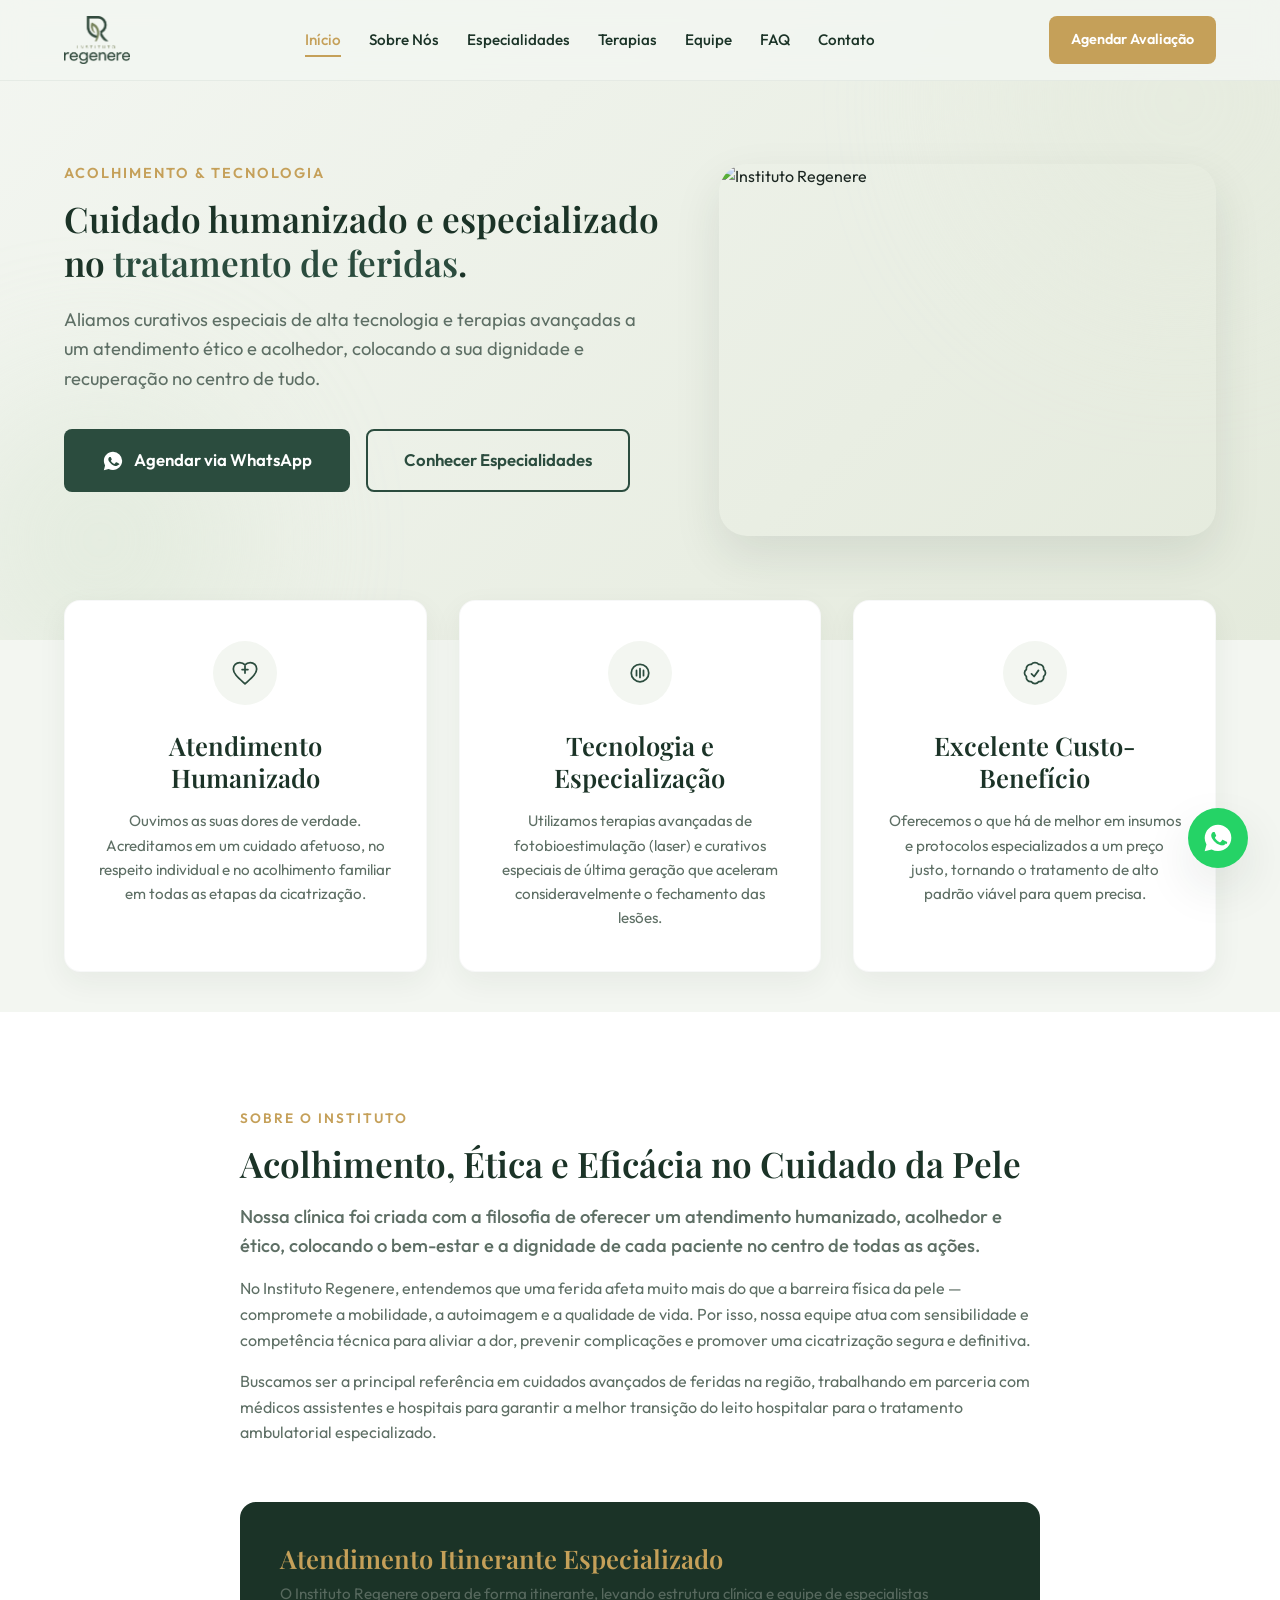
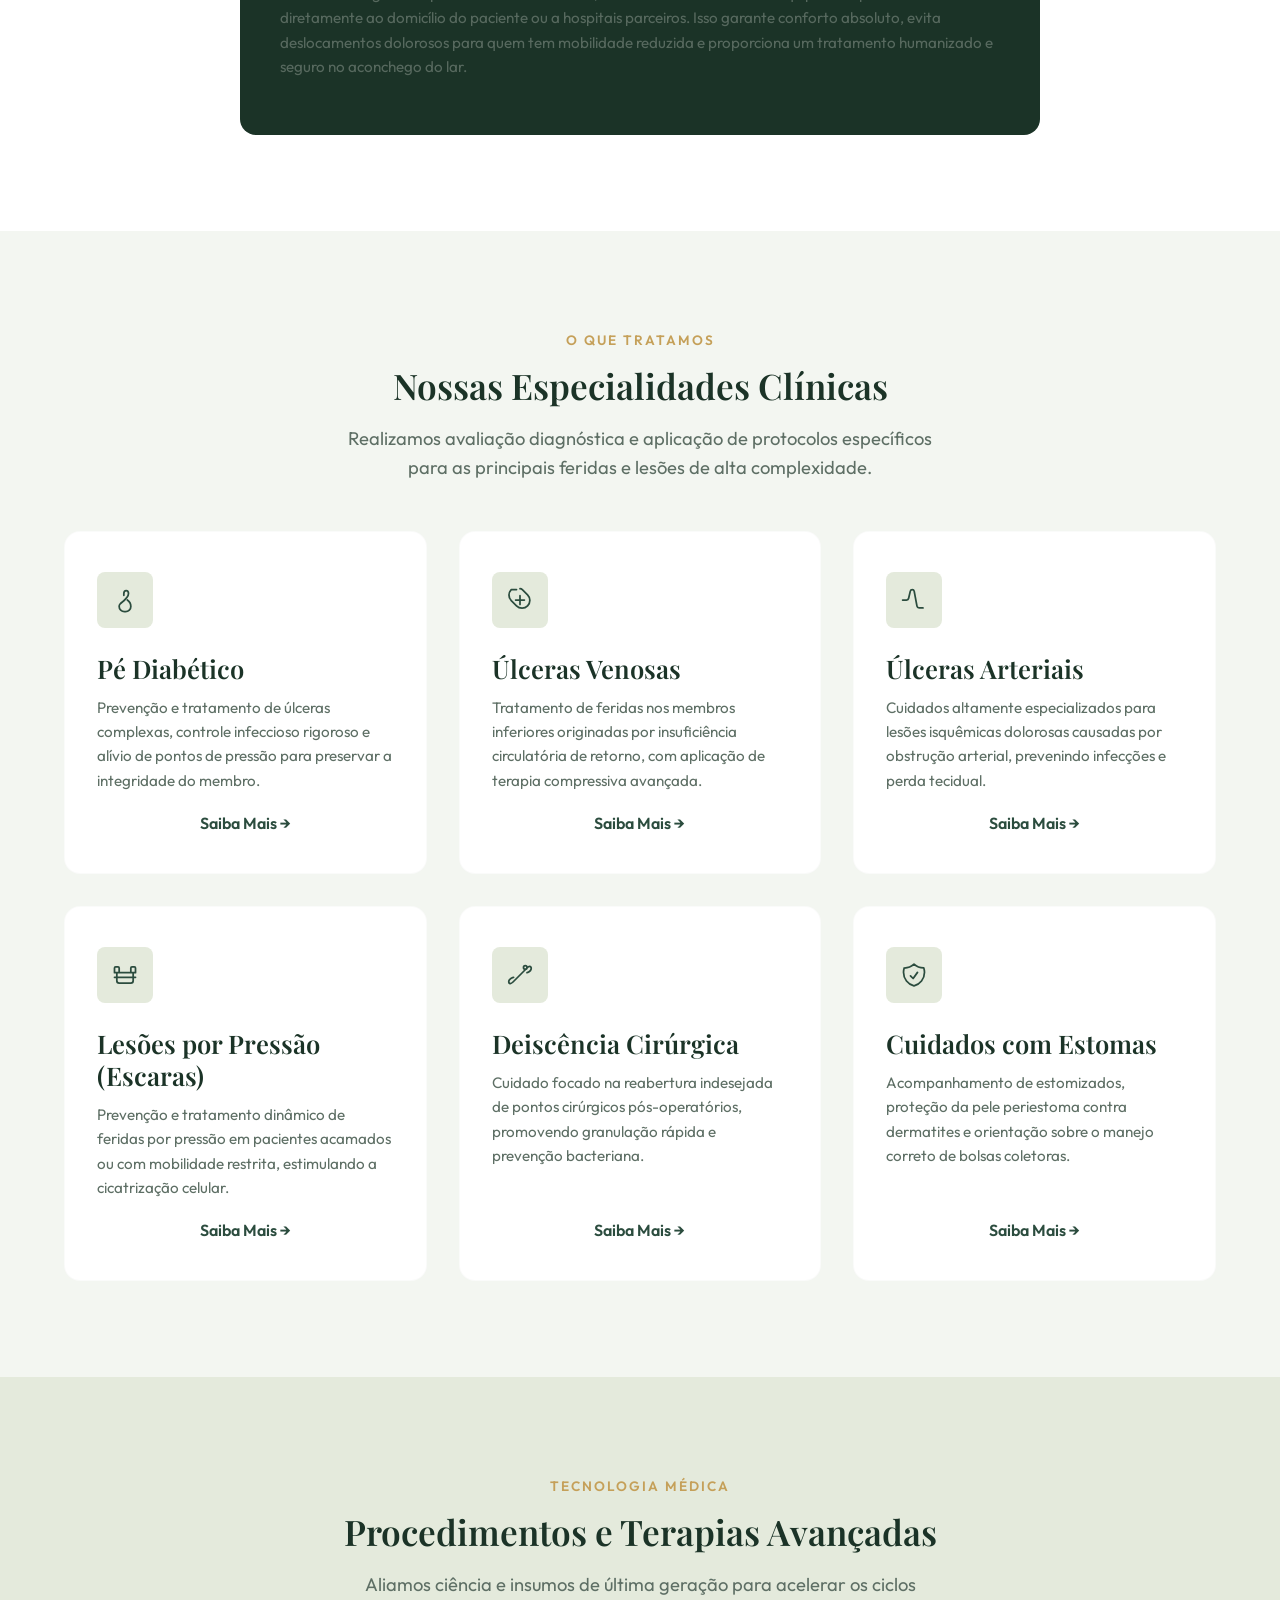
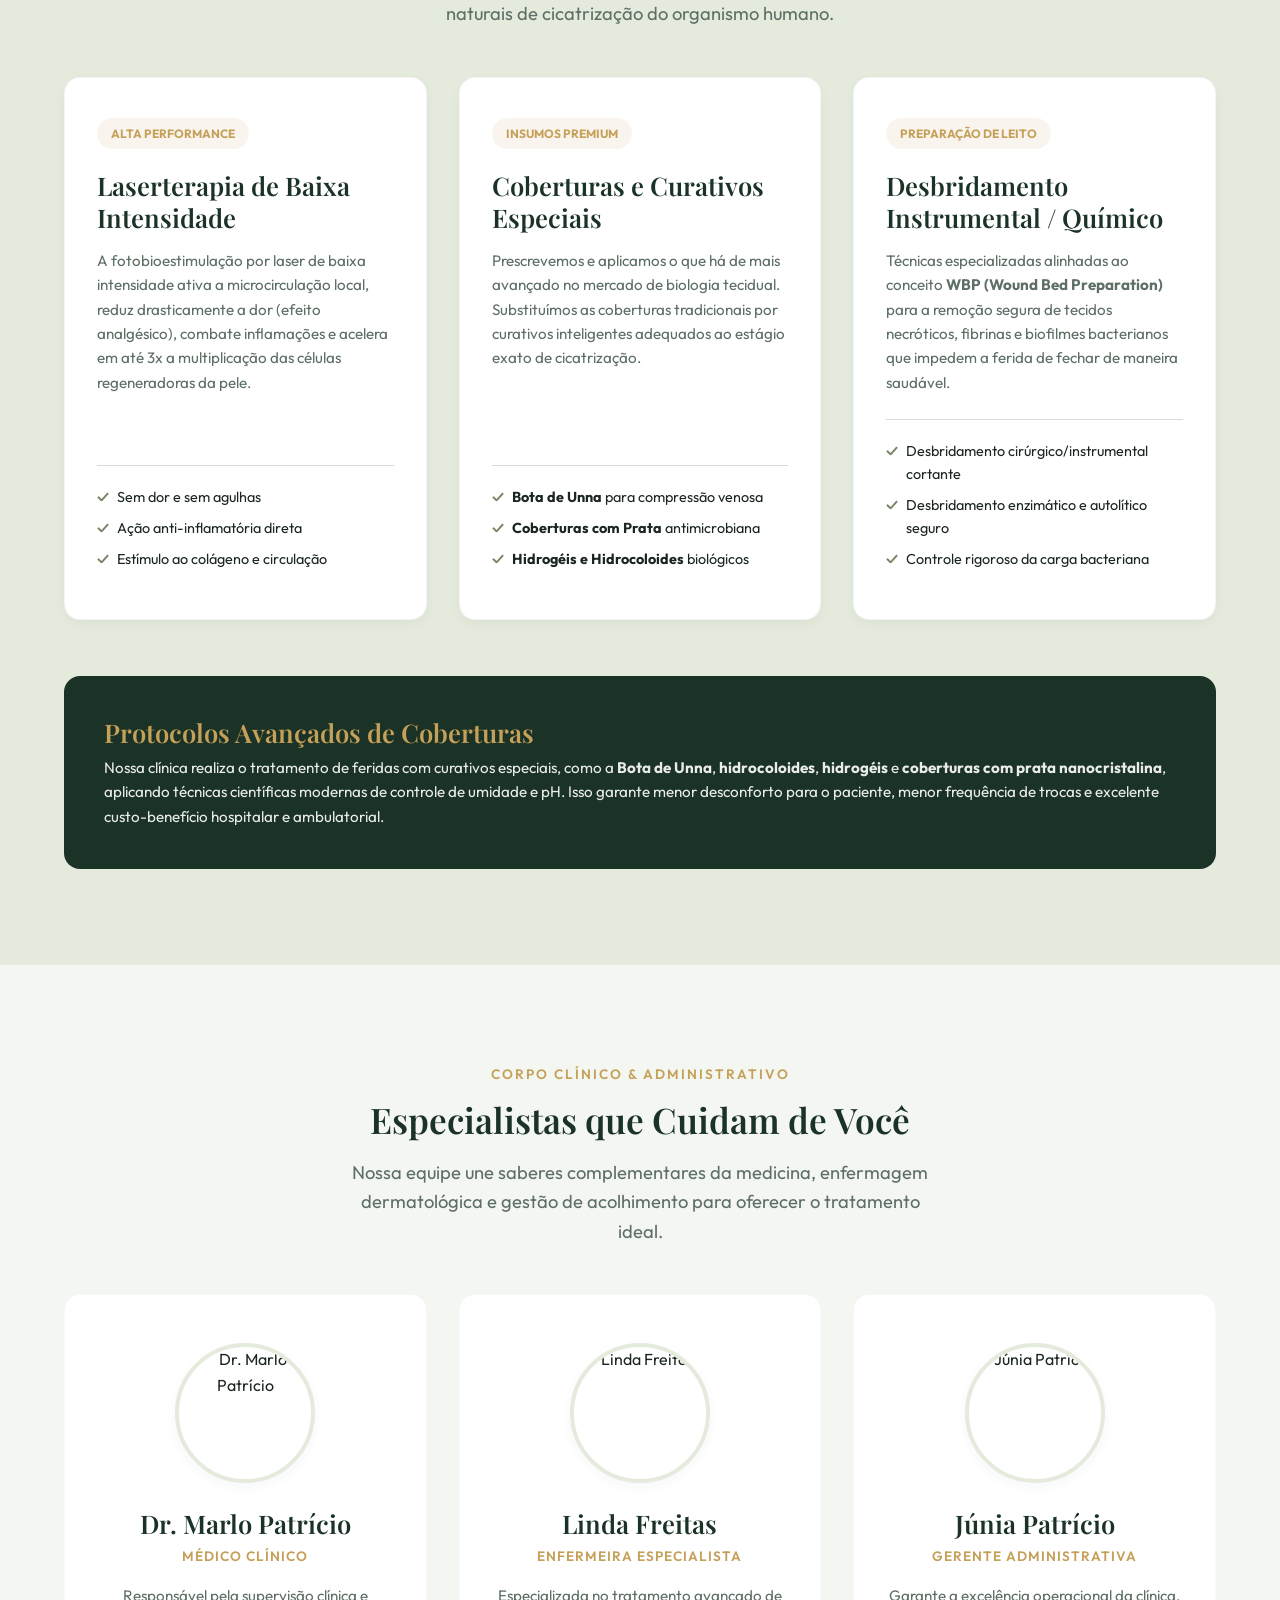
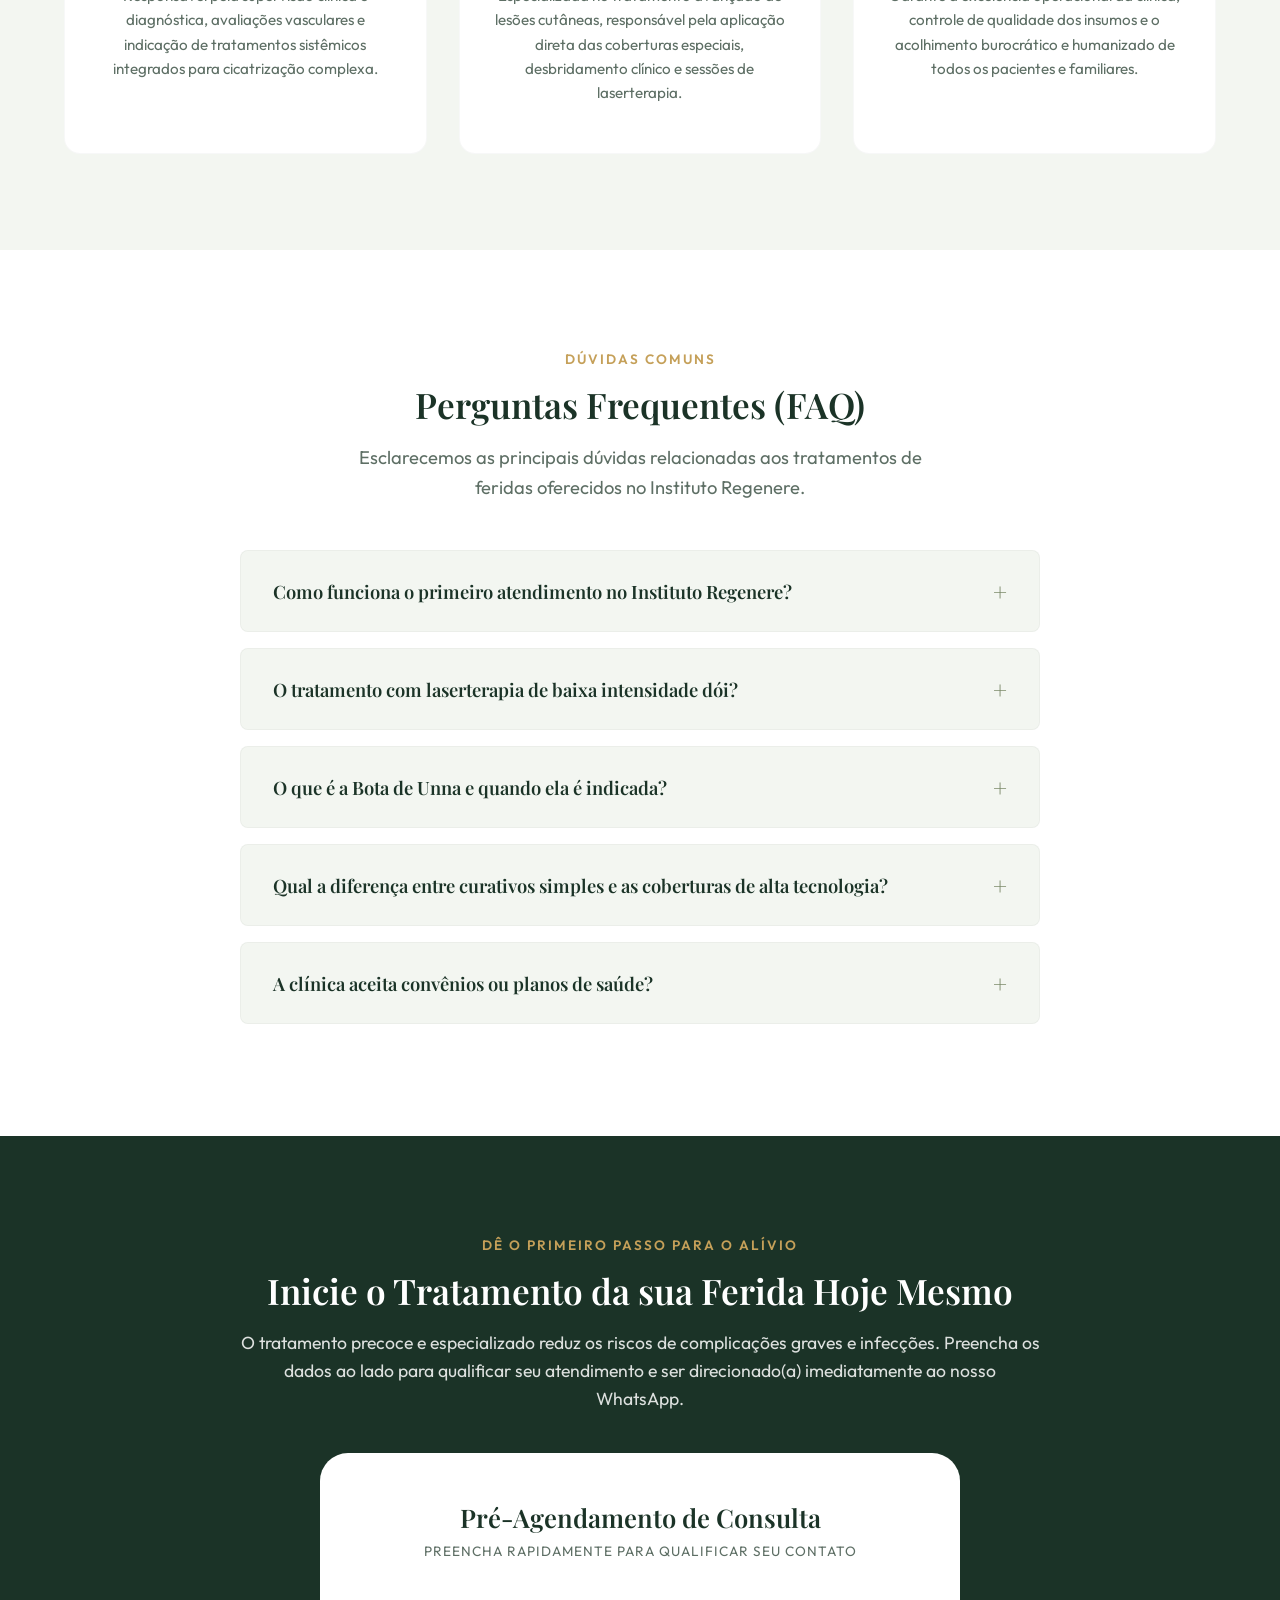
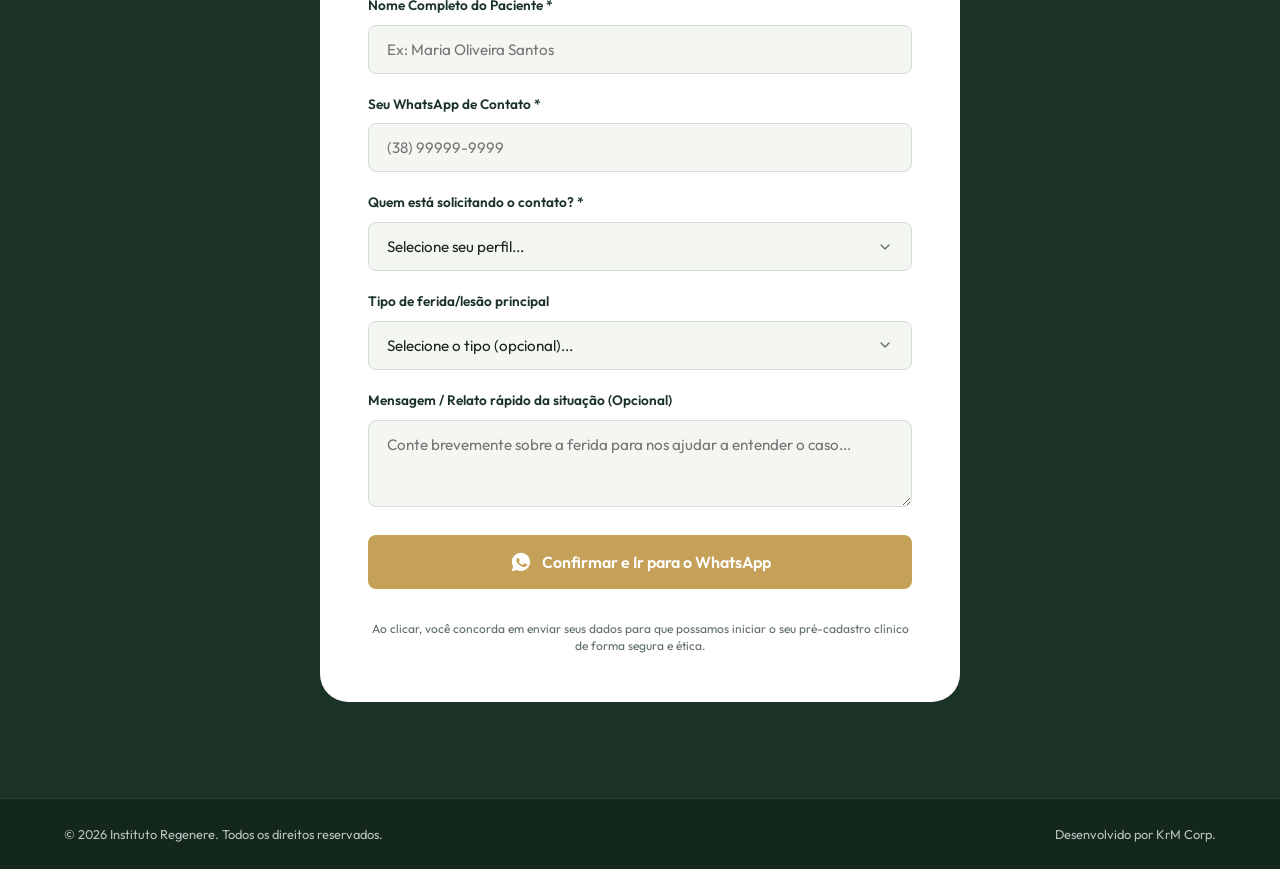
==== index.html @ 1073057b "style: update about section highlight card to show itinerant care model" ====
<!DOCTYPE html>
<html lang="pt-BR">
<head>
    <meta charset="UTF-8">
    <meta name="viewport" content="width=device-width, initial-scale=1.0">
    <meta name="description" content="Instituto Regenere - Clínica especializada no tratamento humanizado de feridas e curativos especiais. Laserterapia, Pé Diabético, Úlceras e Escaras. Atendimento ético e de alto padrão.">
    <meta name="author" content="Instituto Regenere">
    <meta name="robots" content="index, follow">
    <link rel="icon" type="image/png" href="assets/images/logo.png">
    
    <title>Instituto Regenere | Tratamento Especializado de Feridas e Terapias Avançadas</title>
    
    <!-- Google Fonts -->
    <link rel="preconnect" href="https://fonts.googleapis.com">
    <link rel="preconnect" href="https://fonts.gstatic.com" crossorigin>
    <link href="https://fonts.googleapis.com/css2?family=Outfit:wght@300;400;500;600;700&family=Playfair+Display:ital,wght@0,400;0,500;0,600;0,700;1,400&display=swap" rel="stylesheet">
    
    <!-- CSS Principal -->
    <link rel="stylesheet" href="style.css">
</head>
<body>

    <!-- Cabeçalho (Header / Navbar) -->
    <header class="main-header" id="header">
        <div class="container header-container">
            <a href="#home" class="logo-area">
                <img src="assets/images/logo.png" alt="Instituto Regenere Logo" class="logo-img">
            </a>
            
            <!-- Menu Desktop -->
            <nav class="nav-menu" id="navMenu">
                <ul class="nav-list">
                    <li><a href="#home" class="nav-link active">Início</a></li>
                    <li><a href="#sobre" class="nav-link">Sobre Nós</a></li>
                    <li><a href="#especialidades" class="nav-link">Especialidades</a></li>
                    <li><a href="#terapias" class="nav-link">Terapias</a></li>
                    <li><a href="#equipe" class="nav-link">Equipe</a></li>
                    <li><a href="#faq" class="nav-link">FAQ</a></li>
                    <li><a href="#contato" class="nav-link">Contato</a></li>
                </ul>
            </nav>
            
            <!-- Botão CTA Cabeçalho -->
            <div class="header-cta">
                <a href="#contato" class="btn btn-gold btn-sm">Agendar Avaliação</a>
            </div>
            
            <!-- Botão Menu Mobile -->
            <button class="mobile-toggle" aria-label="Abrir Menu" id="mobileToggle">
                <span class="hamburger-bar"></span>
                <span class="hamburger-bar"></span>
                <span class="hamburger-bar"></span>
            </button>
        </div>
    </header>

    <!-- Hero Section -->
    <section class="hero-section" id="home">
        <!-- Blobs orgânicos decorativos -->
        <div class="hero-blobs">
            <div class="hero-blob blob-1"></div>
            <div class="hero-blob blob-2"></div>
        </div>
        
        <div class="container hero-container">
            <div class="hero-content">
                <span class="hero-tag">Acolhimento & Tecnologia</span>
                <h1 class="hero-title">Cuidado humanizado e especializado no <span class="highlight">tratamento de feridas</span>.</h1>
                <p class="hero-subtitle">Aliamos curativos especiais de alta tecnologia e terapias avançadas a um atendimento ético e acolhedor, colocando a sua dignidade e recuperação no centro de tudo.</p>
                <div class="hero-buttons">
                    <a href="#contato" class="btn btn-primary btn-lg">
                        <svg class="icon-svg btn-icon" viewBox="0 0 24 24" fill="currentColor">
                            <path d="M12.012 2c-5.506 0-9.989 4.478-9.99 9.984a9.96 9.96 0 0 0 1.335 4.963L2 22l5.233-1.371a9.944 9.944 0 0 0 4.779 1.21h.005c5.506 0 9.989-4.478 9.99-9.985A9.998 9.998 0 0 0 12.012 2zm5.727 14.13c-.25.706-1.464 1.295-2.023 1.374-.485.068-.96.284-3.087-.55-2.723-1.07-4.484-3.838-4.62-4.019-.136-.18-1.109-1.472-1.109-2.809 0-1.337.702-1.996.952-2.268.25-.272.545-.34.726-.34.182 0 .364.002.522.01.168.006.39-.062.613.475.227.55.772 1.884.84 2.02.068.136.113.295.023.476-.09.182-.136.295-.272.453-.136.16-.285.358-.408.483-.136.136-.28.284-.12.56.16.277.71 1.171 1.523 1.893.813.722 1.5 1.077 1.84 1.247.34.17.545.136.75-.102.204-.238.885-1.032 1.123-1.383.238-.35.476-.295.794-.176.318.12 2.019.952 2.36 1.122.34.17.568.25.648.385.08.137.08.794-.17 1.502z"/>
                        </svg>
                        Agendar via WhatsApp
                    </a>
                    <a href="#especialidades" class="btn btn-outline btn-lg">Conhecer Especialidades</a>
                </div>
                

            </div>
            
            <div class="hero-media">
                <div class="image-wrapper shadow-lg">
                    <img src="assets/images/FotoHero.jpg" alt="Instituto Regenere" class="hero-img">
                </div>
            </div>
        </div>
    </section>

    <!-- Seção Diferenciais Rápidos -->
    <section class="highlights-section">
        <div class="container">
            <div class="grid grid-3">
                <div class="highlight-card text-center shadow-sm">
                    <div class="highlight-icon">
                        <svg viewBox="0 0 24 24" fill="none" stroke="currentColor" stroke-width="1.5">
                            <!-- Coração com cruz médica para humanização clínica -->
                            <path stroke-linecap="round" stroke-linejoin="round" d="M12 21.35l-1.45-1.32C5.4 15.36 2 12.28 2 8.5 2 5.42 4.42 3 7.5 3c1.74 0 3.41.81 4.5 2.09C13.09 3.81 14.76 3 16.5 3 19.58 3 22 5.42 22 8.5c0 3.78-3.4 6.86-8.55 11.54L12 21.35zM12 6v6M9.5 9h5" />
                        </svg>
                    </div>
                    <h3>Atendimento Humanizado</h3>
                    <p>Ouvimos as suas dores de verdade. Acreditamos em um cuidado afetuoso, no respeito individual e no acolhimento familiar em todas as etapas da cicatrização.</p>
                </div>
                
                <div class="highlight-card text-center shadow-sm">
                    <div class="highlight-icon">
                        <svg viewBox="0 0 24 24" fill="none" stroke="currentColor" stroke-width="1.5">
                            <!-- Hélice de DNA / Biologia e Especialidade -->
                            <path stroke-linecap="round" stroke-linejoin="round" d="M4.5 12a7.5 7.5 0 0015 0m-15 0a7.5 7.5 0 1115 0M9 9.75v4.5m6-4.5v4.5M12 8.25v7.5" />
                        </svg>
                    </div>
                    <h3>Tecnologia e Especialização</h3>
                    <p>Utilizamos terapias avançadas de fotobioestimulação (laser) e curativos especiais de última geração que aceleram consideravelmente o fechamento das lesões.</p>
                </div>
                
                <div class="highlight-card text-center shadow-sm">
                    <div class="highlight-icon">
                        <svg viewBox="0 0 24 24" fill="none" stroke="currentColor" stroke-width="1.5">
                            <!-- Escudo de proteção / Custo-Benefício Seguro -->
                            <path stroke-linecap="round" stroke-linejoin="round" d="M9 12.75L11.25 15 15 9.75M21 12c0 1.268-.63 2.39-1.593 3.068a3.745 3.745 0 01-1.043 3.296 3.745 3.745 0 01-3.296 1.043A3.745 3.745 0 0112 21c-1.268 0-2.39-.63-3.068-1.593a3.746 3.746 0 01-3.296-1.043 3.745 3.745 0 01-1.043-3.296A3.745 3.745 0 013 12c0-1.268.63-2.39 1.593-3.068a3.745 3.745 0 011.043-3.296 3.746 3.746 0 013.296-1.043A3.746 3.746 0 0112 3c1.268 0 2.39.63 3.068 1.593a3.746 3.746 0 013.296 1.043 3.746 3.746 0 011.043 3.296A3.745 3.745 0 0121 12z" />
                        </svg>
                    </div>
                    <h3>Excelente Custo-Benefício</h3>
                    <p>Oferecemos o que há de melhor em insumos e protocolos especializados a um preço justo, tornando o tratamento de alto padrão viável para quem precisa.</p>
                </div>
            </div>
        </div>
    </section>

    <!-- Seção Sobre Nós -->
    <section class="about-section section-padding" id="sobre">
        <div class="container">
            <div class="about-info">
                <span class="section-tag">Sobre o Instituto</span>
                <h2 class="section-title">Acolhimento, Ética e Eficácia no Cuidado da Pele</h2>
                <p class="about-text-lead">Nossa clínica foi criada com a filosofia de oferecer um atendimento humanizado, acolhedor e ético, colocando o bem-estar e a dignidade de cada paciente no centro de todas as ações.</p>
                <p>No Instituto Regenere, entendemos que uma ferida afeta muito mais do que a barreira física da pele — compromete a mobilidade, a autoimagem e a qualidade de vida. Por isso, nossa equipe atua com sensibilidade e competência técnica para aliviar a dor, prevenir complicações e promover uma cicatrização segura e definitiva.</p>
                <p>Buscamos ser a principal referência em cuidados avançados de feridas na região, trabalhando em parceria com médicos assistentes e hospitais para garantir a melhor transição do leito hospitalar para o tratamento ambulatorial especializado.</p>
                
                <div class="technical-highlight-box shadow-md" style="margin-top: 40px;">
                    <div class="tech-highlight-content">
                        <h4>Atendimento Itinerante Especializado</h4>
                        <p>O Instituto Regenere opera de forma itinerante, levando estrutura clínica e equipe de especialistas diretamente ao domicílio do paciente ou a hospitais parceiros. Isso garante conforto absoluto, evita deslocamentos dolorosos para quem tem mobilidade reduzida e proporciona um tratamento humanizado e seguro no aconchego do lar.</p>
                    </div>
                </div>
            </div>
        </div>
    </section>

    <!-- Seção Especialidades (Tipos de Feridas Tratadas) -->
    <section class="specialties-section section-padding" id="especialidades">
        <div class="container">
            <div class="text-center section-header">
                <span class="section-tag">O que Tratamos</span>
                <h2 class="section-title">Nossas Especialidades Clínicas</h2>
                <p class="section-subtitle">Realizamos avaliação diagnóstica e aplicação de protocolos específicos para as principais feridas e lesões de alta complexidade.</p>
            </div>
            
            <div class="grid grid-3 specialty-grid">
                <!-- Pé Diabético -->
                <div class="specialty-card shadow-sm" data-wound="diabetico">
                    <div class="specialty-icon-area">
                        <svg viewBox="0 0 24 24" fill="none" stroke="currentColor" stroke-width="1.5">
                            <!-- Pé com ponto focal de tratamento -->
                            <path stroke-linecap="round" stroke-linejoin="round" d="M7 17.5c0-1.8 1.5-3 3-4s2-2 3.5-3.5 1.5-2.5 1.5-3.5c0-1.5-.8-2.5-2-2.5s-2 1-2 2.5v1.5M7 17.5A4.5 4.5 0 0011.5 22h1c2.5 0 4.5-2 4.5-4.5s-1.5-4.5-3-5.5" />
                        </svg>
                    </div>
                    <h3>Pé Diabético</h3>
                    <p>Prevenção e tratamento de úlceras complexas, controle infeccioso rigoroso e alívio de pontos de pressão para preservar a integridade do membro.</p>
                    <button class="btn-text btn-learn-more">Saiba Mais &rarr;</button>
                </div>
                
                <!-- Úlceras Venosas -->
                <div class="specialty-card shadow-sm" data-wound="venosas">
                    <div class="specialty-icon-area">
                        <svg viewBox="0 0 24 24" fill="none" stroke="currentColor" stroke-width="1.5">
                            <!-- Gota de sangue / fluxos circulatatórios e cruz de saúde -->
                            <path stroke-linecap="round" stroke-linejoin="round" d="M12 2.25c.8 0 1.5.3 2 .8l4.5 4.5a6.75 6.75 0 010 9.5c-2.6 2.6-6.9 2.6-9.5 0l-4.5-4.5a6.75 6.75 0 010-9.5L9 3.05" />
                            <path stroke-linecap="round" stroke-linejoin="round" d="M12 8.25v7.5M8.25 12h7.5" />
                        </svg>
                    </div>
                    <h3>Úlceras Venosas</h3>
                    <p>Tratamento de feridas nos membros inferiores originadas por insuficiência circulatória de retorno, com aplicação de terapia compressiva avançada.</p>
                    <button class="btn-text btn-learn-more">Saiba Mais &rarr;</button>
                </div>
                
                <!-- Úlceras Arteriais -->
                <div class="specialty-card shadow-sm" data-wound="arteriais">
                    <div class="specialty-icon-area">
                        <svg viewBox="0 0 24 24" fill="none" stroke="currentColor" stroke-width="1.5">
                            <!-- Pulso arterial / Frequência cardíaca -->
                            <path stroke-linecap="round" stroke-linejoin="round" d="M2.25 12h3.375c.9 0 1.62-.648 1.777-1.516L8.85 4.38a1.69 1.69 0 013.3 0l2.398 12.904c.157.868.877 1.516 1.777 1.516h3.375" />
                        </svg>
                    </div>
                    <h3>Úlceras Arteriais</h3>
                    <p>Cuidados altamente especializados para lesões isquêmicas dolorosas causadas por obstrução arterial, prevenindo infecções e perda tecidual.</p>
                    <button class="btn-text btn-learn-more">Saiba Mais &rarr;</button>
                </div>
                
                <!-- Lesões por Pressão (Escaras) -->
                <div class="specialty-card shadow-sm" data-wound="escaras">
                    <div class="specialty-icon-area">
                        <svg viewBox="0 0 24 24" fill="none" stroke="currentColor" stroke-width="1.5">
                            <!-- Cama hospitalar / Paciente acamado para prevenção de escaras -->
                            <path stroke-linecap="round" stroke-linejoin="round" d="M3 10V6a1 1 0 0 1 1-1h2a1 1 0 0 1 1 1v4m10 0v-4a1 1 0 0 1 1-1h2a1 1 0 0 1 1 1v4M3 10h18M3 14h18M5 10v7a2 2 0 0 0 2 2h10a2 2 0 0 0 2-2v-7" />
                        </svg>
                    </div>
                    <h3>Lesões por Pressão (Escaras)</h3>
                    <p>Prevenção e tratamento dinâmico de feridas por pressão em pacientes acamados ou com mobilidade restrita, estimulando a cicatrização celular.</p>
                    <button class="btn-text btn-learn-more">Saiba Mais &rarr;</button>
                </div>
                
                <!-- Deiscência Cirúrgica -->
                <div class="specialty-card shadow-sm" data-wound="cirurgica">
                    <div class="specialty-icon-area">
                        <svg viewBox="0 0 24 24" fill="none" stroke="currentColor" stroke-width="1.5">
                            <!-- Agulha cirúrgica e fio de sutura -->
                            <path stroke-linecap="round" stroke-linejoin="round" d="M18 6L6 18M18 6c2.5-2.5 4-1 3.5 1S18.5 10 18 10M6 18c-2.5 2.5-4 1-3.5-1s3.5-3 4-3m11.5-8.5a1.5 1.5 0 11-3 0 1.5 1.5 0 013 0z" />
                        </svg>
                    </div>
                    <h3>Deiscência Cirúrgica</h3>
                    <p>Cuidado focado na reabertura indesejada de pontos cirúrgicos pós-operatórios, promovendo granulação rápida e prevenção bacteriana.</p>
                    <button class="btn-text btn-learn-more">Saiba Mais &rarr;</button>
                </div>
                
                <!-- Cuidados com Estomas -->
                <div class="specialty-card shadow-sm" data-wound="estomas">
                    <div class="specialty-icon-area">
                        <svg viewBox="0 0 24 24" fill="none" stroke="currentColor" stroke-width="1.5">
                            <!-- Escudo protetor contra vazamentos / dermatites em estomados -->
                            <path stroke-linecap="round" stroke-linejoin="round" d="M9 12.75L11.25 15 15 9.75m-3-7.036A11.959 11.959 0 013.598 6 11.99 11.99 0 003 9.749c0 5.592 3.824 10.29 9 11.622 5.176-1.332 9-6.03 9-11.622 0-1.31-.21-2.57-.598-3.751h-.152c-3.196 0-6.1-1.248-8.25-3.285z" />
                        </svg>
                    </div>
                    <h3>Cuidados com Estomas</h3>
                    <p>Acompanhamento de estomizados, proteção da pele periestoma contra dermatites e orientação sobre o manejo correto de bolsas coletoras.</p>
                    <button class="btn-text btn-learn-more">Saiba Mais &rarr;</button>
                </div>
            </div>
        </div>
    </section>

    <!-- Seção Procedimentos e Terapias Avançadas -->
    <section class="therapies-section section-padding bg-sage-light" id="terapias">
        <div class="container">
            <div class="text-center section-header">
                <span class="section-tag">Tecnologia Médica</span>
                <h2 class="section-title">Procedimentos e Terapias Avançadas</h2>
                <p class="section-subtitle">Aliamos ciência e insumos de última geração para acelerar os ciclos naturais de cicatrização do organismo humano.</p>
            </div>
            
            <div class="grid grid-3 therapy-grid">
                <!-- Laserterapia -->
                <div class="therapy-card shadow-sm">
                    <div class="therapy-badge">Alta Performance</div>
                    <h3>Laserterapia de Baixa Intensidade</h3>
                    <p>A fotobioestimulação por laser de baixa intensidade ativa a microcirculação local, reduz drasticamente a dor (efeito analgésico), combate inflamações e acelera em até 3x a multiplicação das células regeneradoras da pele.</p>
                    <ul class="therapy-bullets">
                        <li>Sem dor e sem agulhas</li>
                        <li>Ação anti-inflamatória direta</li>
                        <li>Estímulo ao colágeno e circulação</li>
                    </ul>
                </div>
                
                <!-- Curativos Avançados -->
                <div class="therapy-card shadow-sm">
                    <div class="therapy-badge">Insumos Premium</div>
                    <h3>Coberturas e Curativos Especiais</h3>
                    <p>Prescrevemos e aplicamos o que há de mais avançado no mercado de biologia tecidual. Substituímos as coberturas tradicionais por curativos inteligentes adequados ao estágio exato de cicatrização.</p>
                    <ul class="therapy-bullets">
                        <li><strong>Bota de Unna</strong> para compressão venosa</li>
                        <li><strong>Coberturas com Prata</strong> antimicrobiana</li>
                        <li><strong>Hidrogéis e Hidrocoloides</strong> biológicos</li>
                    </ul>
                </div>
                
                <!-- Desbridamento -->
                <div class="therapy-card shadow-sm">
                    <div class="therapy-badge">Preparação de Leito</div>
                    <h3>Desbridamento Instrumental / Químico</h3>
                    <p>Técnicas especializadas alinhadas ao conceito <strong>WBP (Wound Bed Preparation)</strong> para a remoção segura de tecidos necróticos, fibrinas e biofilmes bacterianos que impedem a ferida de fechar de maneira saudável.</p>
                    <ul class="therapy-bullets">
                        <li>Desbridamento cirúrgico/instrumental cortante</li>
                        <li>Desbridamento enzimático e autolítico seguro</li>
                        <li>Controle rigoroso da carga bacteriana</li>
                    </ul>
                </div>
            </div>
            
            <!-- Caixa informativa de destaque técnico -->
            <div class="technical-highlight-box shadow-md">
                <div class="tech-highlight-content">
                    <h4>Protocolos Avançados de Coberturas</h4>
                    <p>Nossa clínica realiza o tratamento de feridas com curativos especiais, como a <strong>Bota de Unna</strong>, <strong>hidrocoloides</strong>, <strong>hidrogéis</strong> e <strong>coberturas com prata nanocristalina</strong>, aplicando técnicas científicas modernas de controle de umidade e pH. Isso garante menor desconforto para o paciente, menor frequência de trocas e excelente custo-benefício hospitalar e ambulatorial.</p>
                </div>
            </div>
        </div>
    </section>



    <!-- Seção Corpo Clínico (Equipe) -->
    <section class="team-section section-padding bg-sage-ultra-light" id="equipe">
        <div class="container">
            <div class="text-center section-header">
                <span class="section-tag">Corpo Clínico & Administrativo</span>
                <h2 class="section-title">Especialistas que Cuidam de Você</h2>
                <p class="section-subtitle">Nossa equipe une saberes complementares da medicina, enfermagem dermatológica e gestão de acolhimento para oferecer o tratamento ideal.</p>
            </div>
            
            <div class="grid grid-3 team-grid">
                <!-- Dr. Marlo Patrício -->
                <div class="team-card text-center shadow-sm">
                    <div class="team-avatar-wrapper">
                        <img src="assets/images/Dr.MarloPatricio.jpg" alt="Dr. Marlo Patrício" class="team-avatar">
                    </div>
                    <div class="team-info">
                        <h3>Dr. Marlo Patrício</h3>
                        <span class="team-role">Médico Clínico</span>
                        <p class="team-desc">Responsável pela supervisão clínica e diagnóstica, avaliações vasculares e indicação de tratamentos sistêmicos integrados para cicatrização complexa.</p>
                    </div>
                </div>
                
                <!-- Linda Freitas -->
                <div class="team-card text-center shadow-sm">
                    <div class="team-avatar-wrapper">
                        <img src="assets/images/LindaFreitas.jpg" alt="Linda Freitas" class="team-avatar">
                    </div>
                    <div class="team-info">
                        <h3>Linda Freitas</h3>
                        <span class="team-role">Enfermeira Especialista</span>
                        <p class="team-desc">Especializada no tratamento avançado de lesões cutâneas, responsável pela aplicação direta das coberturas especiais, desbridamento clínico e sessões de laserterapia.</p>
                    </div>
                </div>
                
                <!-- Júnia Patrício -->
                <div class="team-card text-center shadow-sm">
                    <div class="team-avatar-wrapper">
                        <img src="assets/images/JuniaPatricio.jpg" alt="Júnia Patrício" class="team-avatar">
                    </div>
                    <div class="team-info">
                        <h3>Júnia Patrício</h3>
                        <span class="team-role">Gerente Administrativa</span>
                        <p class="team-desc">Garante a excelência operacional da clínica, controle de qualidade dos insumos e o acolhimento burocrático e humanizado de todos os pacientes e familiares.</p>
                    </div>
                </div>
            </div>
        </div>
    </section>

    <!-- Seção Perguntas Frequentes (FAQ) -->
    <section class="faq-section section-padding" id="faq">
        <div class="container">
            <div class="text-center section-header">
                <span class="section-tag">Dúvidas Comuns</span>
                <h2 class="section-title">Perguntas Frequentes (FAQ)</h2>
                <p class="section-subtitle">Esclarecemos as principais dúvidas relacionadas aos tratamentos de feridas oferecidos no Instituto Regenere.</p>
            </div>
            
            <div class="faq-accordion-container">
                <!-- FAQ 1 -->
                <div class="faq-item shadow-sm">
                    <button class="faq-question">
                        <span>Como funciona o primeiro atendimento no Instituto Regenere?</span>
                        <span class="faq-icon">+</span>
                    </button>
                    <div class="faq-answer">
                        <p>No primeiro atendimento, realizamos uma consulta minuciosa de avaliação da ferida e da saúde do paciente. Analisamos o fluxo sanguíneo local, a presença de tecido desvitalizado, o nível de dor e os hábitos de vida do paciente. Com base nisso, traçamos um Plano de Cuidado Individualizado, definindo as coberturas e terapias (como laserterapia) indicadas e a estimativa de retorno.</p>
                    </div>
                </div>
                
                <!-- FAQ 2 -->
                <div class="faq-item shadow-sm">
                    <button class="faq-question">
                        <span>O tratamento com laserterapia de baixa intensidade dói?</span>
                        <span class="faq-icon">+</span>
                    </button>
                    <div class="faq-answer">
                        <p>Não. A laserterapia de baixa intensidade é um procedimento totalmente indolor, não invasivo e seguro. A maioria dos pacientes não sente nada durante a aplicação ou relata apenas uma leve e agradável sensação de aquecimento local. Pelo contrário, um dos principais efeitos imediatos do laser é o alívio analgésico da dor da ferida.</p>
                    </div>
                </div>
                
                <!-- FAQ 3 -->
                <div class="faq-item shadow-sm">
                    <button class="faq-question">
                        <span>O que é a Bota de Unna e quando ela é indicada?</span>
                        <span class="faq-icon">+</span>
                    </button>
                    <div class="faq-answer">
                        <p>A Bota de Unna é um curativo compressivo impregnado com uma pasta de óxido de zinco, goma acácia, glicerina e água. Ela é indicada principalmente para o tratamento de Úlceras Venosas nas pernas. Ela funciona fornecendo uma compressão firme que auxilia a musculatura da panturrilha a bombear o sangue venoso de volta ao coração, combatendo o inchaço e criando o ambiente úmido ideal para a cicatrização rápida da úlcera.</p>
                    </div>
                </div>
                
                <!-- FAQ 4 -->
                <div class="faq-item shadow-sm">
                    <button class="faq-question">
                        <span>Qual a diferença entre curativos simples e as coberturas de alta tecnologia?</span>
                        <span class="faq-icon">+</span>
                    </button>
                    <div class="faq-answer">
                        <p>Os curativos simples (como a gaze comum) servem apenas para cobrir a ferida, mas muitas vezes secam o leito, grudam no tecido de cicatrização (causando dor e sangramento ao retirar) e não combatem infecções de forma ativa. Já as coberturas de alta tecnologia (hidrogel, hidrocoloide, prata) mantêm a umidade fisiológica perfeita no leito, estimulam o próprio corpo a remover tecidos mortos e combatem infecções sem agredir a pele saudável, reduzindo o tempo total de cicatrização.</p>
                    </div>
                </div>
                
                <!-- FAQ 5 -->
                <div class="faq-item shadow-sm">
                    <button class="faq-question">
                        <span>A clínica aceita convênios ou planos de saúde?</span>
                        <span class="faq-icon">+</span>
                    </button>
                    <div class="faq-answer">
                        <p>Atendemos de forma particular com foco em oferecer o melhor custo-benefício e liberdade de escolha nos melhores materiais para cada caso. No entanto, fornecemos laudo detalhado e recibo detalhado dos procedimentos para que o paciente possa solicitar reembolso junto ao seu plano de saúde/convênio, caso ele possua essa modalidade.</p>
                    </div>
                </div>
            </div>
        </div>
    </section>

    <!-- Seção Formulário de Pré-Agendamento de WhatsApp (Funil Qualificado) -->
    <section class="contact-section section-padding bg-primary-dark" id="contato">
        <div class="container contact-grid-custom">
            <div class="contact-info-text text-white">
                <span class="section-tag text-gold">Dê o primeiro passo para o alívio</span>
                <h2 class="section-title text-white">Inicie o Tratamento da sua Ferida Hoje Mesmo</h2>
                <p class="contact-desc">O tratamento precoce e especializado reduz os riscos de complicações graves e infecções. Preencha os dados ao lado para qualificar seu atendimento e ser direcionado(a) imediatamente ao nosso WhatsApp.</p>
            </div>
            
            <div class="contact-form-wrapper shadow-lg">
                <h3 class="form-title text-center">Pré-Agendamento de Consulta</h3>
                <p class="form-subtitle text-center">Preencha rapidamente para qualificar seu contato</p>
                
                <form id="whatsappForm" class="whatsapp-form">
                    <!-- Nome -->
                    <div class="form-group">
                        <label for="leadName">Nome Completo do Paciente *</label>
                        <input type="text" id="leadName" name="leadName" placeholder="Ex: Maria Oliveira Santos" required>
                        <span class="error-msg" id="nameError">O nome é obrigatório.</span>
                    </div>
                    
                    <!-- WhatsApp -->
                    <div class="form-group">
                        <label for="leadPhone">Seu WhatsApp de Contato *</label>
                        <input type="tel" id="leadPhone" name="leadPhone" placeholder="(38) 99999-9999" required>
                        <span class="error-msg" id="phoneError">O WhatsApp é obrigatório e deve ser válido.</span>
                    </div>
                    
                    <!-- Perfil do Lead (Solicitado no briefing) -->
                    <div class="form-group">
                        <label for="leadProfile">Quem está solicitando o contato? *</label>
                        <select id="leadProfile" name="leadProfile" required>
                            <option value="" disabled selected>Selecione seu perfil...</option>
                            <option value="O próprio paciente">Sou o próprio paciente</option>
                            <option value="Familiar de paciente">Sou familiar do paciente</option>
                            <option value="Profissional de saúde">Sou médico / profissional de saúde</option>
                            <option value="Outro">Outro</option>
                        </select>
                        <span class="error-msg" id="profileError">Selecione uma opção válida.</span>
                    </div>
                    
                    <!-- Especialidade de Interesse -->
                    <div class="form-group">
                        <label for="leadInterest">Tipo de ferida/lesão principal</label>
                        <select id="leadInterest" name="leadInterest">
                            <option value="Não especificada">Selecione o tipo (opcional)...</option>
                            <option value="Pé Diabético">Pé Diabético</option>
                            <option value="Úlcera Venosa">Úlcera Venosa</option>
                            <option value="Úlcera Arterial">Úlcera Arterial</option>
                            <option value="Lesão por Pressão (Escara)">Lesão por Pressão (Escara)</option>
                            <option value="Deiscência Cirúrgica">Deiscência Cirúrgica</option>
                            <option value="Cuidados com Estomas">Cuidados com Estomas</option>
                            <option value="Outro tipo de ferida">Outro tipo de ferida / lesão</option>
                        </select>
                    </div>
                    
                    <!-- Observações -->
                    <div class="form-group">
                        <label for="leadMessage">Mensagem / Relato rápido da situação (Opcional)</label>
                        <textarea id="leadMessage" name="leadMessage" rows="3" placeholder="Conte brevemente sobre a ferida para nos ajudar a entender o caso..."></textarea>
                    </div>
                    
                    <!-- Botão Enviar -->
                    <button type="submit" class="btn btn-gold btn-block btn-submit">
                        <svg class="icon-svg btn-icon" viewBox="0 0 24 24" fill="currentColor">
                            <path d="M12.012 2c-5.506 0-9.989 4.478-9.99 9.984a9.96 9.96 0 0 0 1.335 4.963L2 22l5.233-1.371a9.944 9.944 0 0 0 4.779 1.21h.005c5.506 0 9.989-4.478 9.99-9.985A9.998 9.998 0 0 0 12.012 2zm5.727 14.13c-.25.706-1.464 1.295-2.023 1.374-.485.068-.96.284-3.087-.55-2.723-1.07-4.484-3.838-4.62-4.019-.136-.18-1.109-1.472-1.109-2.809 0-1.337.702-1.996.952-2.268.25-.272.545-.34.726-.34.182 0 .364.002.522.01.168.006.39-.062.613.475.227.55.772 1.884.84 2.02.068.136.113.295.023.476-.09.182-.136.295-.272.453-.136.16-.285.358-.408.483-.136.136-.28.284-.12.56.16.277.71 1.171 1.523 1.893.813.722 1.5 1.077 1.84 1.247.34.17.545.136.75-.102.204-.238.885-1.032 1.123-1.383.238-.35.476-.295.794-.176.318.12 2.019.952 2.36 1.122.34.17.568.25.648.385.08.137.08.794-.17 1.502z"/>
                        </svg>
                        Confirmar e Ir para o WhatsApp
                    </button>
                    
                    <p class="form-disclaimer text-center">Ao clicar, você concorda em enviar seus dados para que possamos iniciar o seu pré-cadastro clínico de forma segura e ética.</p>
                </form>
            </div>

            </div>
        </div>
    </section>

    <!-- Modal Elegante de Especialidades -->
    <div class="modal-overlay" id="woundModal" role="dialog" aria-modal="true" aria-labelledby="modalTitle">
        <div class="modal-container shadow-lg">
            <button class="modal-close" aria-label="Fechar Janela" id="modalClose">&times;</button>
            <div class="modal-header-visual">
                <span class="modal-icon" id="modalIcon"></span>
                <div>
                    <span class="modal-category">Especialidade Clínica</span>
                    <h3 class="modal-title" id="modalTitle">Pé Diabético</h3>
                </div>
            </div>
            <div class="modal-body">
                <div class="modal-section">
                    <h4>O que é?</h4>
                    <p id="modalDescription">Descrição detalhada da patologia...</p>
                </div>
                <div class="modal-section">
                    <h4>Abordagem de Tratamento no Instituto</h4>
                    <p id="modalTreatment">Como o Instituto Regenere aborda esta ferida utilizando seus protocolos exclusivos de coberturas especiais, desbridamento e laserterapia.</p>
                </div>
            </div>
            <div class="modal-footer">
                <button class="btn btn-outline" id="modalBtnClose">Voltar</button>
                <button class="btn btn-primary" id="modalBtnCTA">
                    <svg class="icon-svg btn-icon" viewBox="0 0 24 24" fill="currentColor">
                        <path d="M12.012 2c-5.506 0-9.989 4.478-9.99 9.984a9.96 9.96 0 0 0 1.335 4.963L2 22l5.233-1.371a9.944 9.944 0 0 0 4.779 1.21h.005c5.506 0 9.989-4.478 9.99-9.985A9.998 9.998 0 0 0 12.012 2zm5.727 14.13c-.25.706-1.464 1.295-2.023 1.374-.485.068-.96.284-3.087-.55-2.723-1.07-4.484-3.838-4.62-4.019-.136-.18-1.109-1.472-1.109-2.809 0-1.337.702-1.996.952-2.268.25-.272.545-.34.726-.34.182 0 .364.002.522.01.168.006.39-.062.613.475.227.55.772 1.884.84 2.02.068.136.113.295.023.476-.09.182-.136.295-.272.453-.136.16-.285.358-.408.483-.136.136-.28.284-.12.56.16.277.71 1.171 1.523 1.893.813.722 1.5 1.077 1.84 1.247.34.17.545.136.75-.102.204-.238.885-1.032 1.123-1.383.238-.35.476-.295.794-.176.318.12 2.019.952 2.36 1.122.34.17.568.25.648.385.08.137.08.794-.17 1.502z"/>
                    </svg>
                    Quero Tratar esta Ferida
                </button>
            </div>
        </div>
    </div>

    <!-- Rodapé (Footer) -->
    <footer class="main-footer bg-primary-dark text-white">
        
        <div class="footer-bottom">
            <div class="container footer-bottom-container">
                <p>&copy; 2026 Instituto Regenere. Todos os direitos reservados.</p>
                <p>Desenvolvido por KrM Corp.</p>
            </div>
        </div>
    </footer>

    <!-- Botão Flutuante do WhatsApp -->
    <a href="#contato" class="whatsapp-floating shadow-lg" aria-label="Fale conosco no WhatsApp" id="whatsappFloating">
        <svg viewBox="0 0 24 24" fill="currentColor">
            <path d="M12.012 2c-5.506 0-9.989 4.478-9.99 9.984a9.96 9.96 0 0 0 1.335 4.963L2 22l5.233-1.371a9.944 9.944 0 0 0 4.779 1.21h.005c5.506 0 9.989-4.478 9.99-9.985A9.998 9.998 0 0 0 12.012 2zm5.727 14.13c-.25.706-1.464 1.295-2.023 1.374-.485.068-.96.284-3.087-.55-2.723-1.07-4.484-3.838-4.62-4.019-.136-.18-1.109-1.472-1.109-2.809 0-1.337.702-1.996.952-2.268.25-.272.545-.34.726-.34.182 0 .364.002.522.01.168.006.39-.062.613.475.227.55.772 1.884.84 2.02.068.136.113.295.023.476-.09.182-.136.295-.272.453-.136.16-.285.358-.408.483-.136.136-.28.284-.12.56.16.277.71 1.171 1.523 1.893.813.722 1.5 1.077 1.84 1.247.34.17.545.136.75-.102.204-.238.885-1.032 1.123-1.383.238-.35.476-.295.794-.176.318.12 2.019.952 2.36 1.122.34.17.568.25.648.385.08.137.08.794-.17 1.502z"/>
        </svg>
    </a>

    <!-- JS Principal -->
    <script src="script.js"></script>
</body>
</html>
---- style.css ----
/* CSS Principal - Instituto Regenere */

/* ==========================================
   1. Design System & Variáveis Globais
   ========================================== */
:root {
    /* Paleta inspirada na logo e no posicionamento premium */
    --color-primary-dark: #1b3327;      /* Verde floresta profundo */
    --color-primary: #2b4c3e;           /* Verde floresta institucional */
    --color-primary-light: #416856;     /* Verde médio para hover */
    --color-sage: #768564;              /* Sage/Oliva da folha do logo */
    --color-sage-light: #e4eadc;        /* Sage suave para fundos secundários */
    --color-sage-ultra-light: #f3f6f1;  /* Fundo sutil */
    --color-gold: #c5a059;              /* Dourado areia/premium para destaques */
    --color-gold-hover: #b48e47;        /* Dourado mais escuro para hover */
    
    /* Cores de Suporte */
    --color-text-dark: #1b2621;         /* Quase preto com toque verde */
    --color-text-muted: #5e6f65;        /* Cinza esverdeado opaco */
    --color-border: #d4ded8;
    --color-white: #ffffff;
    --color-whatsapp: #25d366;          /* Cor oficial do WhatsApp */
    --color-whatsapp-hover: #20ba5a;
    --color-error: #e53935;             /* Vermelho erro sutil */
    
    /* Sombras e Bordas */
    --shadow-sm: 0 4px 12px rgba(27, 51, 39, 0.04);
    --shadow-md: 0 10px 30px rgba(27, 51, 39, 0.06);
    --shadow-lg: 0 20px 48px rgba(27, 51, 39, 0.1);
    --radius-sm: 8px;
    --radius-md: 16px;
    --radius-lg: 28px;
    
    /* Fontes */
    --font-heading: 'Playfair Display', Georgia, serif;
    --font-body: 'Outfit', sans-serif;
    
    /* Transições */
    --transition-fast: 0.2s cubic-bezier(0.4, 0, 0.2, 1);
    --transition-smooth: 0.4s cubic-bezier(0.4, 0, 0.2, 1);
    
    /* Layout */
    --container-width: 1200px;
}

/* ==========================================
   2. Reset & Estilos de Base
   ========================================== */
* {
    margin: 0;
    padding: 0;
    box-sizing: border-box;
    outline: none;
}

html {
    scroll-behavior: smooth;
    font-size: 16px;
}

body {
    font-family: var(--font-body);
    background-color: var(--color-sage-ultra-light);
    color: var(--color-text-dark);
    line-height: 1.6;
    overflow-x: hidden;
}

img {
    max-width: 100%;
    height: auto;
    display: block;
}

ul {
    list-style: none;
}

a {
    text-decoration: none;
    color: inherit;
    transition: var(--transition-fast);
}

.container {
    width: 100%;
    max-width: var(--container-width);
    margin: 0 auto;
    padding: 0 24px;
}

/* ==========================================
   3. Componentes de Tipografia e Botões
   ========================================== */
h1, h2, h3, h4 {
    font-family: var(--font-heading);
    font-weight: 600;
    line-height: 1.25;
}

.section-tag {
    display: inline-block;
    font-size: 0.85rem;
    font-weight: 600;
    text-transform: uppercase;
    letter-spacing: 2px;
    color: var(--color-gold);
    margin-bottom: 12px;
}

.section-title {
    font-size: 2.2rem; /* Alinhado ao padrão do hero */
    color: var(--color-primary-dark);
    margin-bottom: 16px;
}




.section-subtitle {
    font-size: 1.15rem;
    color: var(--color-text-muted);
    max-width: 600px;
    margin: 0 auto 48px;
}

.text-center { text-align: center; }
.text-white { color: var(--color-white); }
.text-gold { color: var(--color-gold); }
.font-bold { font-weight: 700; }

/* Classes de Utilidade de Fundo */
.bg-primary-dark { background-color: var(--color-primary-dark) !important; }
.bg-sage-light { background-color: var(--color-sage-light) !important; }
.bg-sage-ultra-light { background-color: var(--color-sage-ultra-light) !important; }

/* Botões */
.btn {
    display: inline-flex;
    align-items: center;
    justify-content: center;
    padding: 14px 28px;
    font-family: var(--font-body);
    font-size: 1rem;
    font-weight: 600;
    border-radius: var(--radius-sm);
    border: 2px solid transparent;
    cursor: pointer;
    transition: var(--transition-fast);
    gap: 10px;
}

.btn-sm {
    padding: 10px 20px;
    font-size: 0.9rem;
}

.btn-lg {
    padding: 16px 36px;
    font-size: 1.05rem;
}

.btn-primary {
    background-color: var(--color-primary);
    color: var(--color-white);
}

.btn-primary:hover {
    background-color: var(--color-primary-light);
    transform: translateY(-2px);
}

.btn-gold {
    background-color: var(--color-gold);
    color: var(--color-white);
}

.btn-gold:hover {
    background-color: var(--color-gold-hover);
    transform: translateY(-2px);
    box-shadow: 0 6px 20px rgba(197, 160, 89, 0.25);
}

.btn-outline {
    background-color: transparent;
    border-color: var(--color-primary);
    color: var(--color-primary);
}

.btn-outline:hover {
    background-color: var(--color-primary);
    color: var(--color-white);
    transform: translateY(-2px);
}

.btn-block {
    display: flex;
    width: 100%;
}

.btn-text {
    background: none;
    border: none;
    color: var(--color-primary);
    font-family: var(--font-body);
    font-size: 1rem;
    font-weight: 600;
    cursor: pointer;
    padding: 0;
    transition: var(--transition-fast);
}

.btn-text:hover {
    color: var(--color-gold);
    padding-left: 4px;
}

.icon-svg {
    width: 20px;
    height: 20px;
}

/* Grids */
.grid {
    display: grid;
    gap: 32px;
}

.grid-2 { grid-template-columns: repeat(2, 1fr); }
.grid-3 { grid-template-columns: repeat(3, 1fr); }

.section-padding {
    padding: 96px 0;
}

/* ==========================================
   4. Cabeçalho (Header / Navbar)
   ========================================== */
.main-header {
    position: fixed;
    top: 0;
    left: 0;
    width: 100%;
    z-index: 1000;
    background-color: rgba(243, 246, 241, 0.85); /* Vidro translúcido */
    backdrop-filter: blur(12px);
    -webkit-backdrop-filter: blur(12px);
    border-bottom: 1px solid rgba(27, 51, 39, 0.06);
    transition: var(--transition-smooth);
}

.main-header.scrolled {
    padding: 10px 0;
    background-color: var(--color-white);
    box-shadow: var(--shadow-sm);
}

.header-container {
    display: flex;
    align-items: center;
    justify-content: space-between;
    height: 80px;
    transition: var(--transition-smooth);
}

.main-header.scrolled .header-container {
    height: 70px;
}

.logo-area {
    display: flex;
    align-items: center;
    gap: 12px;
}

.logo-img {
    height: 48px;
    width: auto;
    object-fit: contain;
}

.logo-text {
    font-family: var(--font-heading);
    font-size: 1.45rem;
    font-weight: 700;
    color: var(--color-primary-dark);
}

.logo-text .accent-text {
    color: var(--color-sage);
}

.nav-list {
    display: flex;
    gap: 28px;
}

.nav-link {
    font-size: 0.95rem;
    font-weight: 500;
    color: var(--color-primary-dark);
    position: relative;
    padding: 8px 0;
}

.nav-link:hover, .nav-link.active {
    color: var(--color-gold);
}

.nav-link::after {
    content: '';
    position: absolute;
    bottom: 0;
    left: 0;
    width: 0;
    height: 2px;
    background-color: var(--color-gold);
    transition: var(--transition-fast);
}

.nav-link:hover::after, .nav-link.active::after {
    width: 100%;
}

.mobile-toggle {
    display: none;
    background: none;
    border: none;
    cursor: pointer;
    flex-direction: column;
    gap: 6px;
    z-index: 1100;
}

.hamburger-bar {
    width: 25px;
    height: 2px;
    background-color: var(--color-primary-dark);
    transition: var(--transition-fast);
}

/* ==========================================
   5. Hero Section
   ========================================== */
.hero-section {
    position: relative;
    padding: 160px 0 100px;
    background: linear-gradient(135deg, #f3f6f1 0%, #e4eadc 100%);
    overflow: hidden;
}

.hero-blobs {
    position: absolute;
    top: 0;
    left: 0;
    width: 100%;
    height: 100%;
    z-index: 1;
    pointer-events: none;
}

.hero-blob {
    position: absolute;
    border-radius: 50%;
    filter: blur(80px);
    opacity: 0.45;
}

.hero-blob.blob-1 {
    width: 400px;
    height: 400px;
    background-color: var(--color-sage-light);
    top: -100px;
    right: -100px;
}

.hero-blob.blob-2 {
    width: 300px;
    height: 300px;
    background-color: #d8e5d2;
    bottom: -50px;
    left: -50px;
}

.hero-container {
    display: grid;
    grid-template-columns: 1.1fr 0.9fr;
    gap: 48px;
    align-items: center;
    position: relative;
    z-index: 2;
}

.hero-content {
    animation: fadeInUp 1s ease;
}

.hero-tag {
    display: inline-block;
    font-size: 0.9rem;
    font-weight: 600;
    text-transform: uppercase;
    letter-spacing: 2px;
    color: var(--color-gold);
    margin-bottom: 12px;
}

.hero-title {
    font-size: 2.2rem; /* Reduzido para caber em exatamente 2 linhas */
    color: var(--color-primary-dark);
    margin-bottom: 20px;
}

.hero-title .highlight {
    color: var(--color-primary);
    position: relative;
}

.hero-subtitle {
    font-size: 1.15rem;
    color: var(--color-text-muted);
    margin-bottom: 36px;
    max-width: 580px;
}

.hero-buttons {
    display: flex;
    gap: 16px;
    margin-bottom: 48px;
}

.hero-badges {
    display: flex;
    gap: 24px;
    border-top: 1px solid rgba(27, 51, 39, 0.08);
    padding-top: 24px;
    flex-wrap: wrap;
}

.badge-item {
    display: flex;
    align-items: center;
    gap: 8px;
    font-size: 0.85rem;
    font-weight: 600;
    color: var(--color-primary-dark);
}

.badge-icon {
    width: 18px;
    height: 18px;
    color: var(--color-gold);
}

/* Imagens do Hero */
.hero-media {
    position: relative;
    animation: fadeInRight 1s ease;
}

.image-wrapper {
    position: relative;
    border-radius: var(--radius-lg);
    overflow: hidden;
    aspect-ratio: 4/3;
    box-shadow: var(--shadow-lg);
}

.hero-img {
    width: 100%;
    height: 100%;
    object-fit: cover;
}

.overlay-card {
    position: absolute;
    background: rgba(255, 255, 255, 0.8);
    backdrop-filter: blur(10px);
    -webkit-backdrop-filter: blur(10px);
    border: 1px solid rgba(255, 255, 255, 0.4);
    padding: 16px;
    border-radius: var(--radius-md);
    display: flex;
    align-items: center;
    gap: 12px;
    max-width: 220px;
}

.overlay-card h4 {
    font-size: 0.95rem;
    color: var(--color-primary-dark);
}

.overlay-card p {
    font-size: 0.75rem;
    color: var(--color-text-muted);
}

.card-icon-area {
    width: 40px;
    height: 40px;
    border-radius: 50%;
    background-color: var(--color-white);
    display: flex;
    align-items: center;
    justify-content: center;
    font-size: 1.2rem;
    box-shadow: var(--shadow-sm);
}

.card-1 {
    bottom: 24px;
    left: 24px;
    animation: floatAnim 4s infinite ease-in-out;
}

.card-2 {
    top: 24px;
    right: 24px;
    animation: floatAnim 4s infinite ease-in-out 2s;
}

/* ==========================================
   6. Seção Diferenciais Rápidos
   ========================================== */
.highlights-section {
    position: relative;
    margin-top: -40px;
    z-index: 10;
    padding-bottom: 40px;
}

.highlight-card {
    background-color: var(--color-white);
    border-radius: var(--radius-md);
    padding: 40px 32px;
    box-shadow: var(--shadow-md);
    border: 1px solid rgba(27, 51, 39, 0.03);
    transition: var(--transition-smooth);
}

.highlight-card:hover {
    transform: translateY(-8px);
    box-shadow: var(--shadow-lg);
}

.highlight-icon {
    width: 64px;
    height: 64px;
    background-color: var(--color-sage-ultra-light);
    color: var(--color-primary);
    border-radius: 50%;
    display: inline-flex;
    align-items: center;
    justify-content: center;
    margin-bottom: 24px;
}

.highlight-icon svg {
    width: 28px;
    height: 28px;
}

.highlight-card h3 {
    font-size: 1.6rem; /* Ajustado para padrão premium coerente com o hero */
    color: var(--color-primary-dark);
    margin-bottom: 16px;
}

.highlight-card p {
    font-size: 0.95rem;
    color: var(--color-text-muted);
}

/* ==========================================
   7. Seção Sobre Nós
   ========================================== */
.about-section {
    background-color: var(--color-white);
}

.about-info {
    display: flex;
    flex-direction: column;
    justify-content: center;
    max-width: 800px;
    margin: 0 auto;
}

.about-text-lead {
    font-size: 1.15rem; /* Ajustado para padrão do hero */
    color: var(--color-primary);
    font-weight: 500;
    margin-bottom: 24px;
}

.about-info p {
    margin-bottom: 16px;
    color: var(--color-text-muted);
}

.about-metrics {
    display: grid;
    grid-template-columns: repeat(3, 1fr);
    gap: 16px;
    margin-top: 32px;
    border-top: 1px solid var(--color-border);
    padding-top: 32px;
}

.metric-item {
    display: flex;
    flex-direction: column;
}

.metric-num {
    font-family: var(--font-heading);
    font-size: 2.2rem;
    color: var(--color-gold);
    font-weight: 700;
    line-height: 1;
    margin-bottom: 8px;
}

.metric-label {
    font-size: 0.85rem;
    font-weight: 500;
    color: var(--color-text-dark);
}

.about-visual {
    position: relative;
    display: flex;
    align-items: center;
    justify-content: center;
}

.about-img-container {
    border-radius: var(--radius-lg);
    overflow: hidden;
    position: relative;
    width: 90%;
    aspect-ratio: 4/5;
}

.about-img {
    width: 100%;
    height: 100%;
    object-fit: cover;
}

.floating-badge {
    position: absolute;
    bottom: 32px;
    right: -20px;
    background-color: var(--color-primary-dark);
    color: var(--color-white);
    padding: 20px 28px;
    border-radius: var(--radius-md);
    box-shadow: var(--shadow-lg);
    display: flex;
    flex-direction: column;
    max-width: 250px;
}

.floating-badge .badge-title {
    font-family: var(--font-heading);
    font-size: 1.1rem;
    font-weight: 600;
    color: var(--color-gold);
    margin-bottom: 4px;
}

.floating-badge .badge-desc {
    font-size: 0.8rem;
    opacity: 0.85;
}

/* ==========================================
   8. Seção Especialidades (Tipos de Feridas)
   ========================================== */
.specialties-section {
    background-color: var(--color-sage-ultra-light);
}

.specialty-card {
    background-color: var(--color-white);
    border-radius: var(--radius-md);
    padding: 40px 32px;
    border: 1px solid rgba(27, 51, 39, 0.02);
    transition: var(--transition-smooth);
    display: flex;
    flex-direction: column;
    height: 100%;
}

.specialty-card:hover {
    transform: translateY(-6px);
    box-shadow: var(--shadow-md);
    border-color: rgba(197, 160, 89, 0.3);
}

.specialty-icon-area {
    width: 56px;
    height: 56px;
    border-radius: var(--radius-sm);
    background-color: var(--color-sage-light);
    display: flex;
    align-items: center;
    justify-content: center;
    margin-bottom: 24px;
}

.specialty-icon-area svg {
    width: 28px;
    height: 28px;
    color: var(--color-primary);
}

.specialty-card h3 {
    font-size: 1.6rem; /* Ajustado para padrão premium */
    color: var(--color-primary-dark);
    margin-bottom: 12px;
}

.specialty-card p {
    font-size: 0.95rem; /* Ajustado para padrão premium */
    color: var(--color-text-muted);
    flex-grow: 1;
    margin-bottom: 20px;
}

/* ==========================================
   9. Seção Terapias Avançadas
   ========================================== */
.therapies-section {
    background-color: var(--color-sage-light);
    position: relative;
}

.therapy-card {
    background-color: var(--color-white);
    border-radius: var(--radius-md);
    padding: 40px 32px;
    border: 1px solid rgba(27, 51, 39, 0.05);
    display: flex;
    flex-direction: column;
    box-shadow: var(--shadow-sm);
    transition: var(--transition-smooth);
}

.therapy-card:hover {
    box-shadow: var(--shadow-md);
}

.therapy-badge {
    align-self: flex-start;
    font-size: 0.75rem;
    font-weight: 700;
    text-transform: uppercase;
    color: var(--color-gold);
    background-color: rgba(197, 160, 89, 0.1);
    padding: 6px 14px;
    border-radius: 100px;
    margin-bottom: 20px;
}

.therapy-card h3 {
    font-size: 1.6rem; /* Ajustado para padrão premium */
    color: var(--color-primary-dark);
    margin-bottom: 16px;
}

.therapy-card p {
    font-size: 0.95rem;
    color: var(--color-text-muted);
    margin-bottom: 24px;
}

.therapy-bullets {
    margin-top: auto;
    border-top: 1px solid var(--color-border);
    padding-top: 20px;
}

.therapy-bullets li {
    font-size: 0.9rem;
    color: var(--color-text-dark);
    margin-bottom: 8px;
    position: relative;
    padding-left: 20px;
}

.therapy-bullets li::before {
    content: '✓';
    position: absolute;
    left: 0;
    color: var(--color-sage);
    font-weight: 700;
}

/* Technical Box */
.technical-highlight-box {
    margin-top: 56px;
    background-color: var(--color-primary-dark);
    border-radius: var(--radius-md);
    padding: 40px;
    color: var(--color-white);
}

.tech-highlight-content h4 {
    font-size: 1.6rem; /* Ajustado para padrão premium */
    color: var(--color-gold);
    margin-bottom: 8px;
}

.tech-highlight-content p {
    font-size: 0.95rem; /* Ajustado para padrão premium */
    opacity: 0.9;
    line-height: 1.6;
}

/* ==========================================
   10. Seção Estrutura (Espaço Físico)
   ========================================== */
.gallery-section {
    background-color: var(--color-white);
}

.gallery-item {
    background-color: var(--color-sage-ultra-light);
    border-radius: var(--radius-lg);
    overflow: hidden;
    transition: var(--transition-smooth);
}

.gallery-img-wrapper {
    overflow: hidden;
    aspect-ratio: 16/9;
}

.gallery-img {
    width: 100%;
    height: 100%;
    object-fit: cover;
    transition: var(--transition-smooth);
}

.gallery-item:hover .gallery-img {
    transform: scale(1.05);
}

.gallery-info {
    padding: 32px;
}

.gallery-info h3 {
    font-size: 1.4rem;
    color: var(--color-primary-dark);
    margin-bottom: 12px;
}

.gallery-info p {
    font-size: 0.95rem;
    color: var(--color-text-muted);
}

/* ==========================================
   11. Seção Corpo Clínico (Equipe)
   ========================================== */
.team-section {
    background-color: var(--color-sage-ultra-light);
}

.team-card {
    background-color: var(--color-white);
    border-radius: var(--radius-md);
    padding: 48px 32px;
    border: 1px solid rgba(27, 51, 39, 0.03);
    transition: var(--transition-smooth);
}

.team-card:hover {
    transform: translateY(-6px);
    box-shadow: var(--shadow-md);
}

.team-avatar-wrapper {
    width: 140px;
    height: 140px;
    border-radius: 50%;
    margin: 0 auto 24px;
    overflow: hidden;
    border: 4px solid var(--color-sage-light);
    box-shadow: var(--shadow-sm);
}

.team-avatar {
    width: 100%;
    height: 100%;
    object-fit: cover;
}

.team-info h3 {
    font-size: 1.6rem; /* Ajustado para padrão premium */
    color: var(--color-primary-dark);
    margin-bottom: 4px;
}

.team-role {
    display: inline-block;
    font-size: 0.85rem;
    font-weight: 600;
    color: var(--color-gold);
    text-transform: uppercase;
    letter-spacing: 1px;
    margin-bottom: 16px;
}

.team-desc {
    font-size: 0.95rem; /* Ajustado para padrão premium */
    color: var(--color-text-muted);
    line-height: 1.6;
}

/* ==========================================
   12. Seção Perguntas Frequentes (FAQ)
   ========================================== */
.faq-section {
    background-color: var(--color-white);
}

.faq-accordion-container {
    max-width: 800px;
    margin: 0 auto;
}

.faq-item {
    background-color: var(--color-sage-ultra-light);
    border-radius: var(--radius-sm);
    margin-bottom: 16px;
    overflow: hidden;
    border: 1px solid rgba(27, 51, 39, 0.04);
}

.faq-question {
    width: 100%;
    padding: 24px 32px;
    background: none;
    border: none;
    display: flex;
    justify-content: space-between;
    align-items: center;
    font-family: var(--font-heading);
    font-size: 1.15rem;
    font-weight: 600;
    color: var(--color-primary-dark);
    text-align: left;
    cursor: pointer;
    transition: var(--transition-fast);
}

.faq-question:hover {
    color: var(--color-gold);
}

.faq-icon {
    font-size: 1.5rem;
    font-weight: 300;
    color: var(--color-sage);
    transition: var(--transition-fast);
}

.faq-answer {
    max-height: 0;
    overflow: hidden;
    transition: max-height 0.3s cubic-bezier(0, 1, 0, 1);
    padding: 0 32px;
}

.faq-answer p {
    padding-bottom: 24px;
    color: var(--color-text-muted);
    font-size: 0.95rem;
    line-height: 1.65;
}

.faq-item.active .faq-answer {
    max-height: 1000px; /* Grande o suficiente para suportar textos longos */
    transition: max-height 0.4s cubic-bezier(1, 0, 1, 0);
}

.faq-item.active .faq-icon {
    transform: rotate(45deg);
    color: var(--color-gold);
}

/* ==========================================
   13. Seção Formulário (Funil Qualificado)
   ========================================== */
.contact-section {
    position: relative;
    overflow: hidden;
    background-color: var(--color-primary-dark);
}

.contact-grid-custom {
    display: flex;
    flex-direction: column;
    align-items: center;
    gap: 40px;
}

.contact-info-text {
    text-align: center;
    max-width: 800px;
    margin: 0 auto;
}

.contact-desc {
    font-size: 1.1rem;
    opacity: 0.85;
    margin-bottom: 0;
}

/* Card do Formulário */
.contact-form-wrapper {
    background-color: var(--color-white);
    border-radius: var(--radius-lg);
    padding: 48px;
    color: var(--color-text-dark);
    width: 100%;
    max-width: 640px;
}

.form-title {
    font-size: 1.6rem;
    color: var(--color-primary-dark);
    margin-bottom: 8px;
}

.form-subtitle {
    font-size: 0.85rem;
    color: var(--color-text-muted);
    text-transform: uppercase;
    letter-spacing: 1px;
    margin-bottom: 32px;
}

.whatsapp-form {
    display: flex;
    flex-direction: column;
    gap: 20px;
}

.form-group {
    display: flex;
    flex-direction: column;
    gap: 8px;
}

.form-group label {
    font-size: 0.85rem;
    font-weight: 600;
    color: var(--color-primary-dark);
}

.form-group input, .form-group select, .form-group textarea {
    width: 100%;
    padding: 14px 18px;
    border: 1px solid var(--color-border);
    background-color: var(--color-sage-ultra-light);
    border-radius: var(--radius-sm);
    font-family: var(--font-body);
    font-size: 0.95rem;
    color: var(--color-text-dark);
    transition: var(--transition-fast);
}

.form-group input:focus, .form-group select:focus, .form-group textarea:focus {
    border-color: var(--color-gold);
    background-color: var(--color-white);
    box-shadow: 0 0 0 3px rgba(197, 160, 89, 0.15);
}

.form-group select {
    appearance: none;
    -webkit-appearance: none;
    background-image: url("data:image/svg+xml;charset=UTF-8,%3Csvg xmlns='http://www.w3.org/2000/svg' width='24' height='24' viewBox='0 0 24 24' fill='none' stroke='%235e6f65' stroke-width='2' stroke-linecap='round' stroke-linejoin='round'%3E%3Cpolyline points='6 9 12 15 18 9'%3E%3C/polyline%3E%3C/svg%3E");
    background-repeat: no-repeat;
    background-position: right 18px center;
    background-size: 16px;
    padding-right: 48px;
    cursor: pointer;
}

.error-msg {
    display: none;
    font-size: 0.75rem;
    color: var(--color-error);
    margin-top: 4px;
    font-weight: 500;
}

.form-group.invalid input, .form-group.invalid select {
    border-color: var(--color-error);
    background-color: rgba(229, 57, 53, 0.02);
}

.form-group.invalid .error-msg {
    display: block;
}

.form-disclaimer {
    font-size: 0.75rem;
    color: var(--color-text-muted);
    line-height: 1.4;
    margin-top: 12px;
}

.btn-submit {
    margin-top: 8px;
}

.btn-icon {
    width: 22px;
    height: 22px;
}

/* ==========================================
   14. Modal Elegante de Especialidades
   ========================================== */
.modal-overlay {
    position: fixed;
    top: 0;
    left: 0;
    width: 100%;
    height: 100%;
    z-index: 2000;
    background-color: rgba(27, 51, 39, 0.5);
    backdrop-filter: blur(8px);
    display: flex;
    align-items: center;
    justify-content: center;
    opacity: 0;
    pointer-events: none;
    transition: opacity var(--transition-smooth);
}

.modal-overlay.active {
    opacity: 1;
    pointer-events: auto;
}

.modal-container {
    background-color: var(--color-white);
    border-radius: var(--radius-lg);
    width: 90%;
    max-width: 600px;
    overflow: hidden;
    position: relative;
    transform: translateY(40px);
    transition: transform var(--transition-smooth);
}

.modal-overlay.active .modal-container {
    transform: translateY(0);
}

.modal-close {
    position: absolute;
    top: 24px;
    right: 24px;
    background: none;
    border: none;
    font-size: 2rem;
    line-height: 1;
    color: var(--color-text-muted);
    cursor: pointer;
    z-index: 10;
    transition: var(--transition-fast);
}

.modal-close:hover {
    color: var(--color-error);
}

.modal-header-visual {
    background: linear-gradient(135deg, var(--color-primary-dark) 0%, var(--color-primary) 100%);
    padding: 40px 32px 32px;
    color: var(--color-white);
    display: flex;
    align-items: center;
    gap: 20px;
}

.modal-icon {
    width: 64px;
    height: 64px;
    background-color: rgba(255, 255, 255, 0.1);
    border-radius: var(--radius-sm);
    display: flex;
    align-items: center;
    justify-content: center;
}

.modal-icon svg {
    width: 32px;
    height: 32px;
    color: var(--color-gold);
}

.modal-category {
    font-size: 0.75rem;
    font-weight: 600;
    text-transform: uppercase;
    letter-spacing: 1.5px;
    color: var(--color-gold);
}

.modal-title {
    font-size: 1.8rem;
    color: var(--color-white);
}

.modal-body {
    padding: 32px;
    max-height: 50vh;
    overflow-y: auto;
}

.modal-section {
    margin-bottom: 24px;
}

.modal-section:last-child {
    margin-bottom: 0;
}

.modal-section h4 {
    font-size: 1.05rem;
    color: var(--color-primary-dark);
    margin-bottom: 8px;
    font-weight: 700;
}

.modal-section p {
    font-size: 0.95rem;
    color: var(--color-text-muted);
    line-height: 1.65;
}

.modal-footer {
    padding: 24px 32px;
    border-top: 1px solid var(--color-border);
    display: flex;
    justify-content: flex-end;
    gap: 12px;
}

/* ==========================================
   15. Rodapé (Footer)
   ========================================== */
.main-footer {
    background-color: var(--color-primary-dark);
    border-top: 1px solid rgba(255, 255, 255, 0.05);
}

.footer-bottom {
    background-color: #12221a;
    padding: 24px 0;
    font-size: 0.8rem;
    opacity: 0.7;
    border-top: 1px solid rgba(255, 255, 255, 0.03);
}

.footer-bottom-container {
    display: flex;
    justify-content: space-between;
    flex-wrap: wrap;
    gap: 12px;
}

/* ==========================================
   16. Botão Flutuante do WhatsApp
   ========================================== */
.whatsapp-floating {
    position: fixed;
    bottom: 32px;
    right: 32px;
    width: 60px;
    height: 60px;
    border-radius: 50%;
    background-color: var(--color-whatsapp);
    color: var(--color-white);
    display: flex;
    align-items: center;
    justify-content: center;
    z-index: 999;
    box-shadow: var(--shadow-lg);
    transition: var(--transition-fast);
    animation: pulseFloating 2s infinite;
}

.whatsapp-floating:hover {
    background-color: var(--color-whatsapp-hover);
    transform: scale(1.1);
}

.whatsapp-floating svg {
    width: 32px;
    height: 32px;
}

/* ==========================================
   17. Animações Customizadas
   ========================================== */
@keyframes fadeInUp {
    from {
        opacity: 0;
        transform: translateY(30px);
    }
    to {
        opacity: 1;
        transform: translateY(0);
    }
}

@keyframes fadeInRight {
    from {
        opacity: 0;
        transform: translateX(40px);
    }
    to {
        opacity: 1;
        transform: translateX(0);
    }
}

@keyframes floatAnim {
    0%, 100% {
        transform: translateY(0);
    }
    50% {
        transform: translateY(-10px);
    }
}

@keyframes pulseFloating {
    0% {
        box-shadow: 0 0 0 0 rgba(37, 211, 102, 0.5);
    }
    70% {
        box-shadow: 0 0 0 15px rgba(37, 211, 102, 0);
    }
    100% {
        box-shadow: 0 0 0 0 rgba(37, 211, 102, 0);
    }
}

/* ==========================================
   18. Responsividade (Breakpoints)
   ========================================== */

/* Tablet e Telas Médias */
@media (max-width: 992px) {
    .grid-2 { grid-template-columns: 1fr; }
    .grid-3 { grid-template-columns: repeat(2, 1fr); }
    
    .hero-section {
        padding: 100px 0 50px; /* Reduzido o padding para diminuir o espaço no mobile */
    }

    .hero-container {
        grid-template-columns: 1fr;
        gap: 24px; /* Reduzido o espaço entre o texto/botões e a foto */
        padding-top: 15px; /* Reduzido para aproximar o texto da barra superior */
    }
    
    .hero-media {
        max-width: 600px;
        margin: 0 auto;
        width: 100%;
    }
    
    .about-visual {
        order: -1;
        max-width: 500px;
        margin: 0 auto 40px;
    }
    
    .about-img-container {
        width: 100%;
    }
    
    .technical-highlight-box {
        text-align: center;
    }




}

/* Celular (Menu Hambúrguer Ativo) */
@media (max-width: 768px) {
    .grid-3 { grid-template-columns: 1fr; }
    
    .section-title {
        font-size: 1.5rem; /* Alinhado ao padrão do hero no mobile */
    }

    .section-subtitle {
        font-size: 0.9rem; /* Alinhado ao padrão do hero no mobile */
    }

    .section-tag {
        font-size: 0.85rem; /* Alinhado ao padrão do hero no mobile */
    }

    .about-text-lead {
        font-size: 0.9rem; /* Ajustado para padrão do hero */
    }

    .about-info p {
        font-size: 0.85rem; /* Ajustado para manter a hierarquia abaixo do lead */
    }
    
    .specialty-card h3,
    .therapy-card h3,
    .team-info h3,
    .tech-highlight-content h4,
    .form-title {
        font-size: 1.5rem; /* Alinhado ao padrão do hero no mobile */
    }

    .specialty-card p,
    .therapy-card p,
    .team-desc,
    .faq-answer p,
    .tech-highlight-content p,
    .contact-desc {
        font-size: 0.9rem; /* Alinhado ao padrão do hero no mobile */
    }

    .faq-question {
        font-size: 1.05rem; /* Ajustado para padrão responsivo do hero */
    }
    

    
    .hero-title {
        font-size: 1.5rem; /* Reduzido um pouco mais para caber perfeitamente no mobile */
    }
    
    .hero-subtitle {
        font-size: 0.9rem; /* Ajustado para dar melhor contraste com o título */
    }

    .hero-tag {
        font-size: 0.9rem; /* Mesmo tamanho do subtítulo no mobile */
    }
    
    .highlight-card h3 {
        font-size: 1.5rem; /* Ajustado para padrão de título do hero no mobile */
    }
    
    .highlight-card p {
        font-size: 0.9rem; /* Ajustado para padrão de subtítulo do hero no mobile */
    }
    
    .hero-buttons {
        flex-direction: column;
        gap: 12px;
    }
    
    .hero-buttons .btn {
        width: 100%;
    }
    
    .mobile-toggle {
        display: flex;
    }
    
    .nav-menu {
        position: fixed;
        top: 80px;
        left: 0;
        width: 100%;
        height: calc(100vh - 80px);
        background-color: var(--color-white);
        padding: 40px 24px;
        transform: translateX(-100%);
        transition: var(--transition-smooth);
        z-index: 1000;
        overflow-y: auto;
    }
    
    .nav-menu.active {
        transform: translateX(0);
    }
    
    .nav-list {
        flex-direction: column;
        gap: 24px;
        align-items: center;
    }
    
    .nav-link {
        font-size: 1.25rem;
    }
    
    .header-cta {
        display: none;
    }
    
    /* Hamburger Menu Transform */
    .mobile-toggle.active .hamburger-bar:nth-child(1) {
        transform: translateY(8px) rotate(45deg);
    }
    
    .mobile-toggle.active .hamburger-bar:nth-child(2) {
        opacity: 0;
    }
    
    .mobile-toggle.active .hamburger-bar:nth-child(3) {
        transform: translateY(-8px) rotate(-45deg);
    }
    
    .contact-form-wrapper {
        padding: 32px 24px;
    }
    
    .modal-container {
        width: 95%;
    }
    
    .modal-header-visual {
        padding: 32px 20px 24px;
    }
    
    .modal-body {
        padding: 24px 20px;
    }
}

/* Celular Pequeno */
@media (max-width: 576px) {
    .section-title {
        font-size: 1.25rem; /* Ajustado para padrão do hero */
    }

    .section-subtitle,
    .about-text-lead {
        font-size: 0.8rem; /* Ajustado para padrão do hero */
    }

    .section-tag,
    .about-info .section-tag {
        font-size: 0.8rem; /* Ajustado para padrão do hero */
    }

    .hero-title {
        font-size: 1.25rem; /* Reduzido um pouco mais para caber perfeitamente no mobile */
    }

    .hero-subtitle {
        font-size: 0.8rem; /* Ajustado para melhor hierarquia visual e contraste */
    }

    .hero-tag {
        font-size: 0.8rem; /* Mesmo tamanho do subtítulo */
    }

    .highlight-card h3,
    .specialty-card h3,
    .therapy-card h3,
    .team-info h3,
    .tech-highlight-content h4,
    .form-title {
        font-size: 1.25rem; /* Ajustado para padrão de título do hero no mobile */
    }
    
    .highlight-card p,
    .specialty-card p,
    .therapy-card p,
    .team-desc,
    .faq-answer p,
    .tech-highlight-content p,
    .contact-desc,
    .form-subtitle {
        font-size: 0.8rem; /* Ajustado para padrão de subtítulo do hero no mobile */
    }

    .faq-question {
        font-size: 0.95rem; /* Ajustado para padrão responsivo do hero */
    }

    .about-info p {
        font-size: 0.75rem; /* Ajustado para manter a hierarquia abaixo do lead */
    }
    



    
    .footer-bottom-container {
        flex-direction: column;
        text-align: center;
    }
}

/* Celular Muito Pequeno */
@media (max-width: 380px) {
    .section-title {
        font-size: 1.1rem; /* Ajustado para padrão do hero */
        letter-spacing: -0.5px;
    }

    .section-subtitle,
    .about-text-lead {
        font-size: 0.75rem; /* Ajustado para padrão do hero */
    }

    .section-tag,
    .about-info .section-tag {
        font-size: 0.75rem; /* Ajustado para padrão do hero */
    }

    .hero-title {
        font-size: 1.1rem; /* Reduzido um pouco mais para caber perfeitamente no mobile */
    }

    .hero-subtitle {
        font-size: 0.75rem; /* Ajustado para melhor hierarquia visual e contraste */
    }

    .hero-tag {
        font-size: 0.75rem; /* Mesmo tamanho do subtítulo */
    }

    .highlight-card h3,
    .specialty-card h3,
    .therapy-card h3,
    .team-info h3,
    .tech-highlight-content h4,
    .form-title {
        font-size: 1.1rem; /* Ajustado para padrão de título do hero no mobile */
    }
    
    .highlight-card p,
    .specialty-card p,
    .therapy-card p,
    .team-desc,
    .faq-answer p,
    .tech-highlight-content p,
    .contact-desc,
    .form-subtitle {
        font-size: 0.75rem; /* Ajustado para padrão de subtítulo do hero no mobile */
    }

    .faq-question {
        font-size: 0.88rem; /* Ajustado para padrão responsivo do hero */
    }

    .about-info p {
        font-size: 0.7rem; /* Ajustado para manter a hierarquia abaixo do lead */
    }
    

}
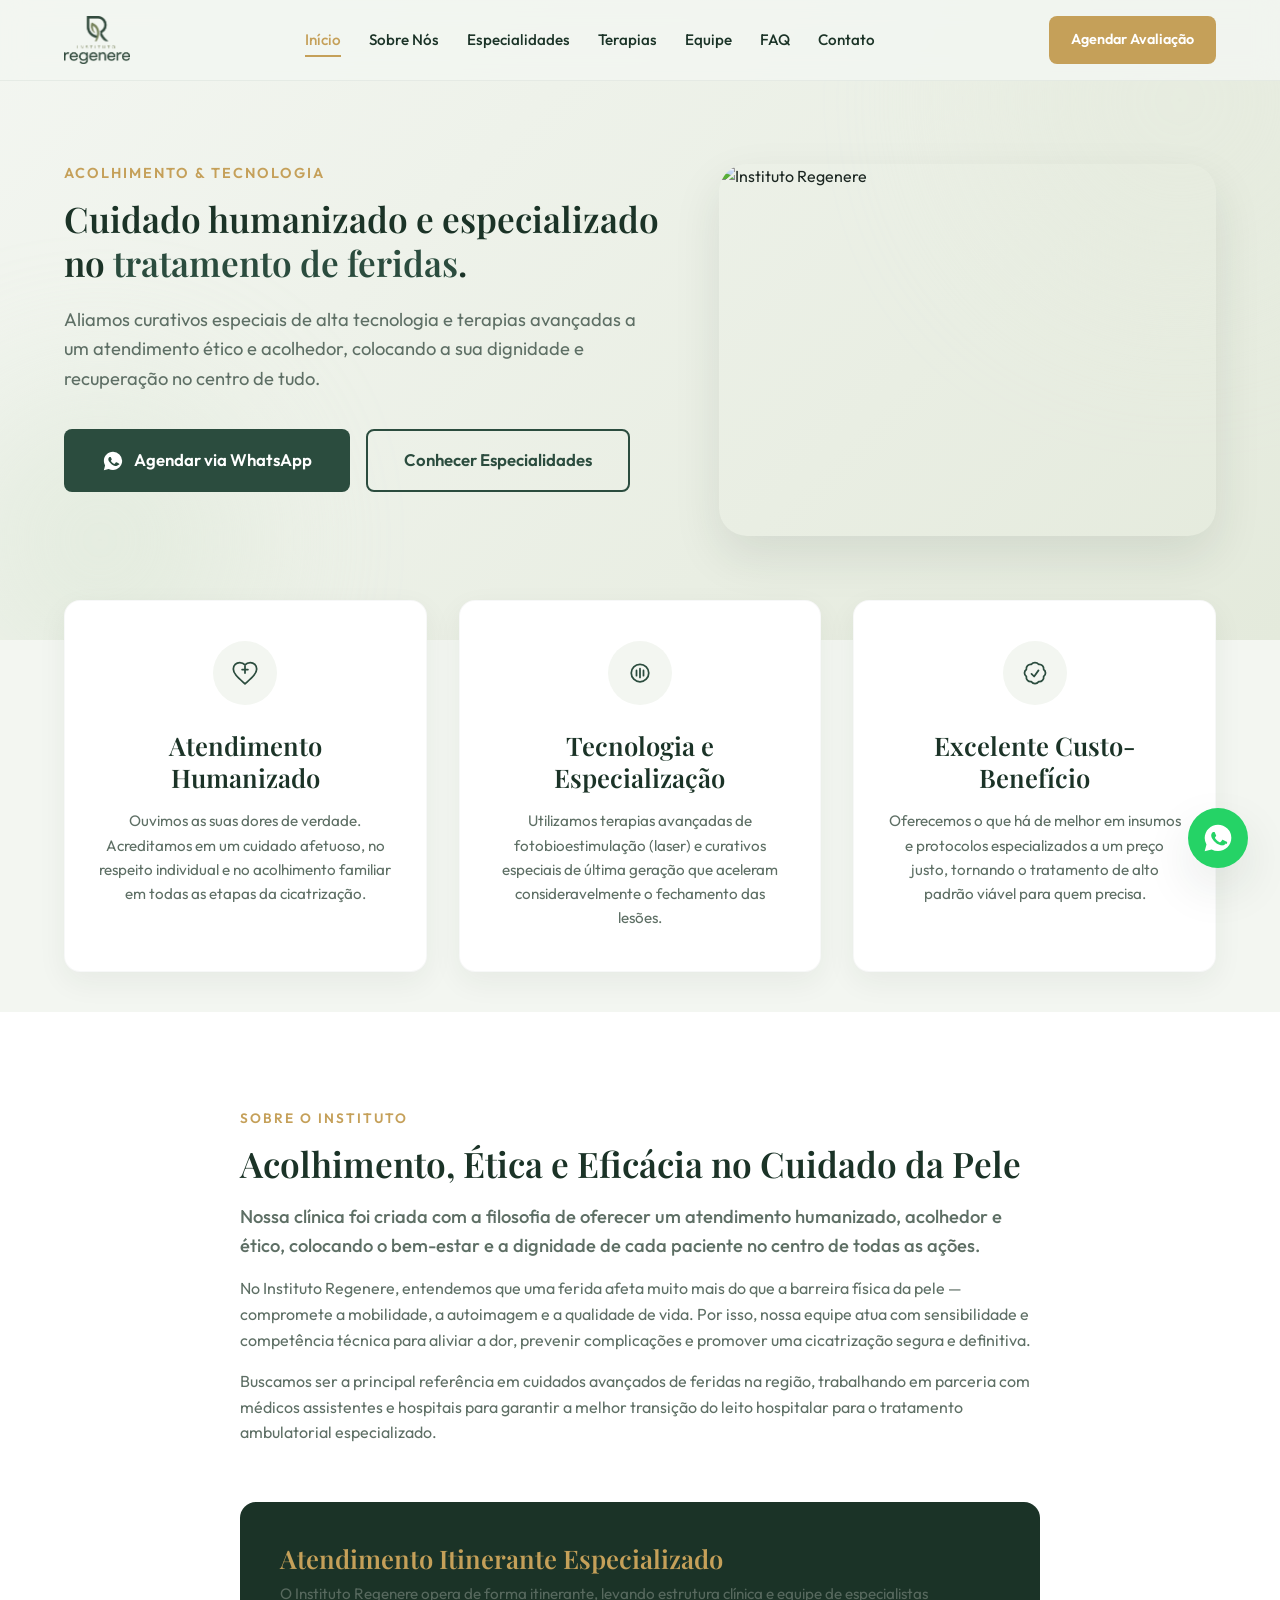
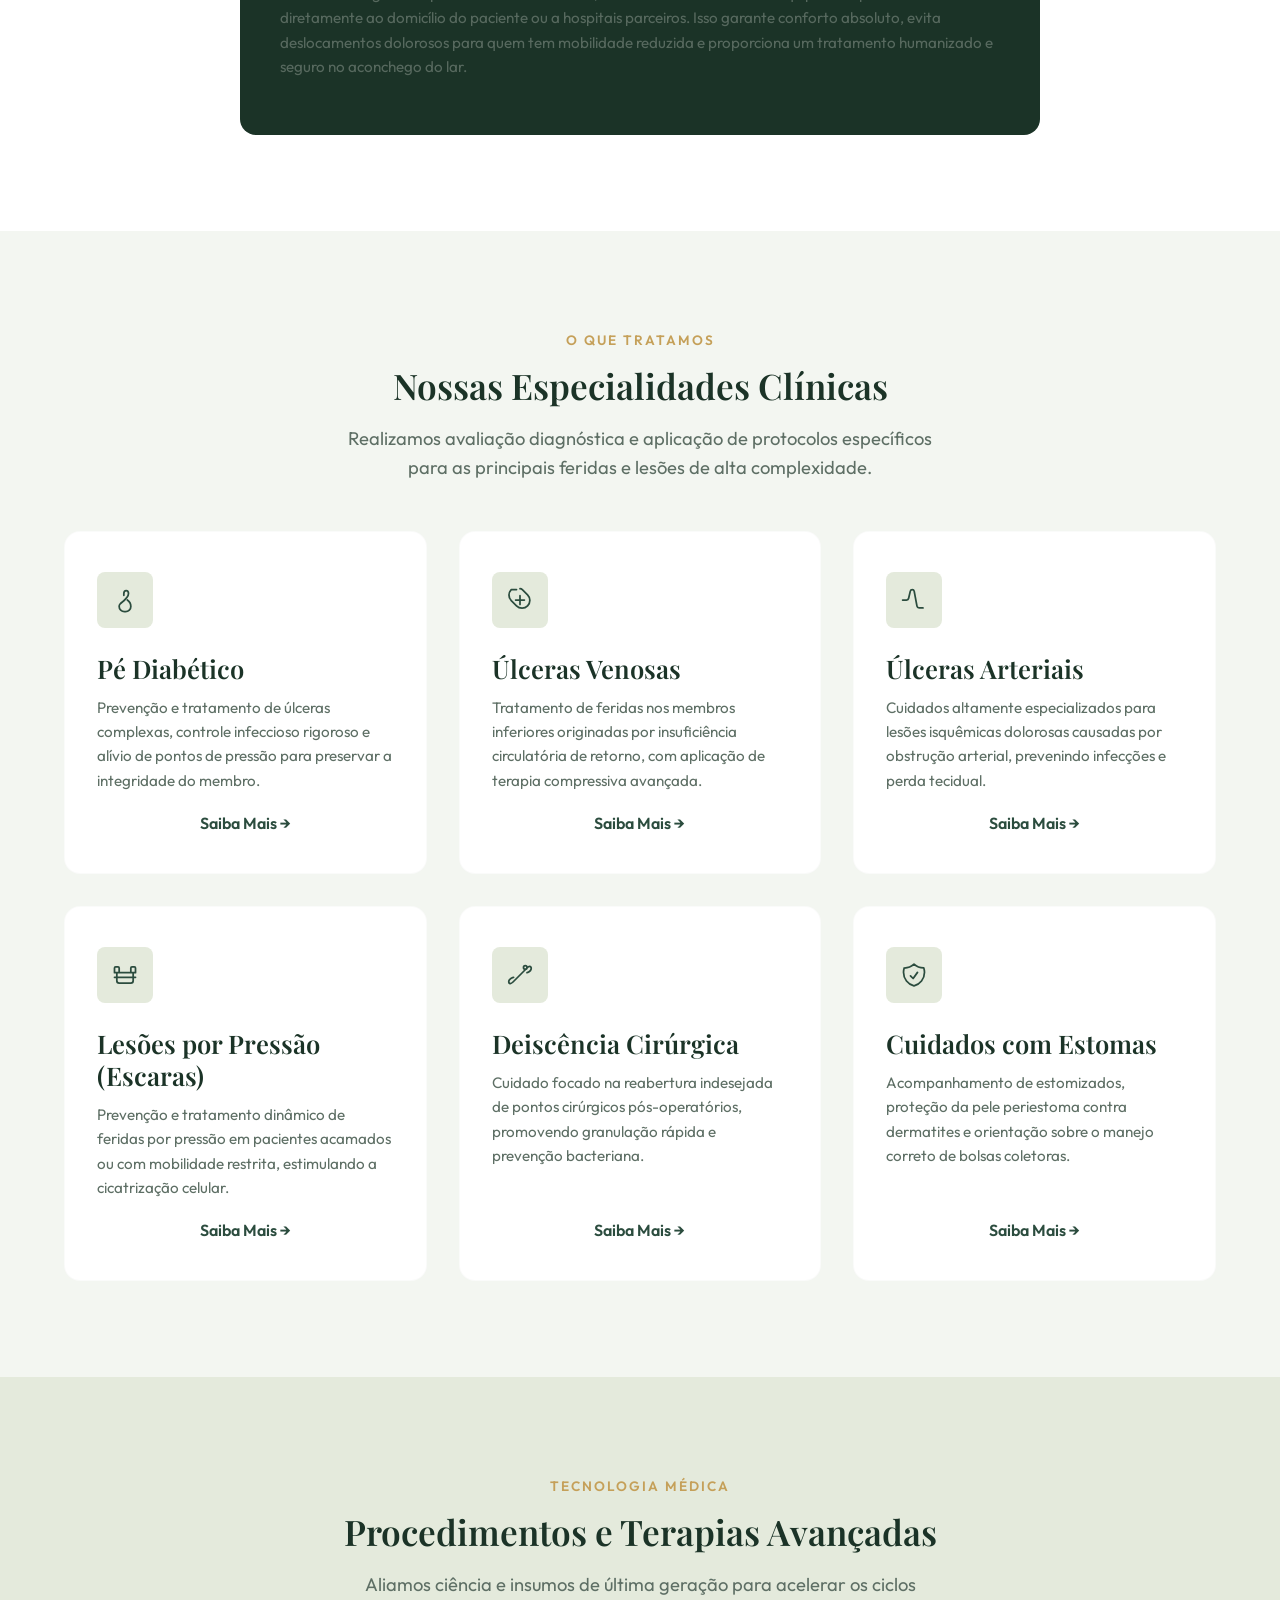
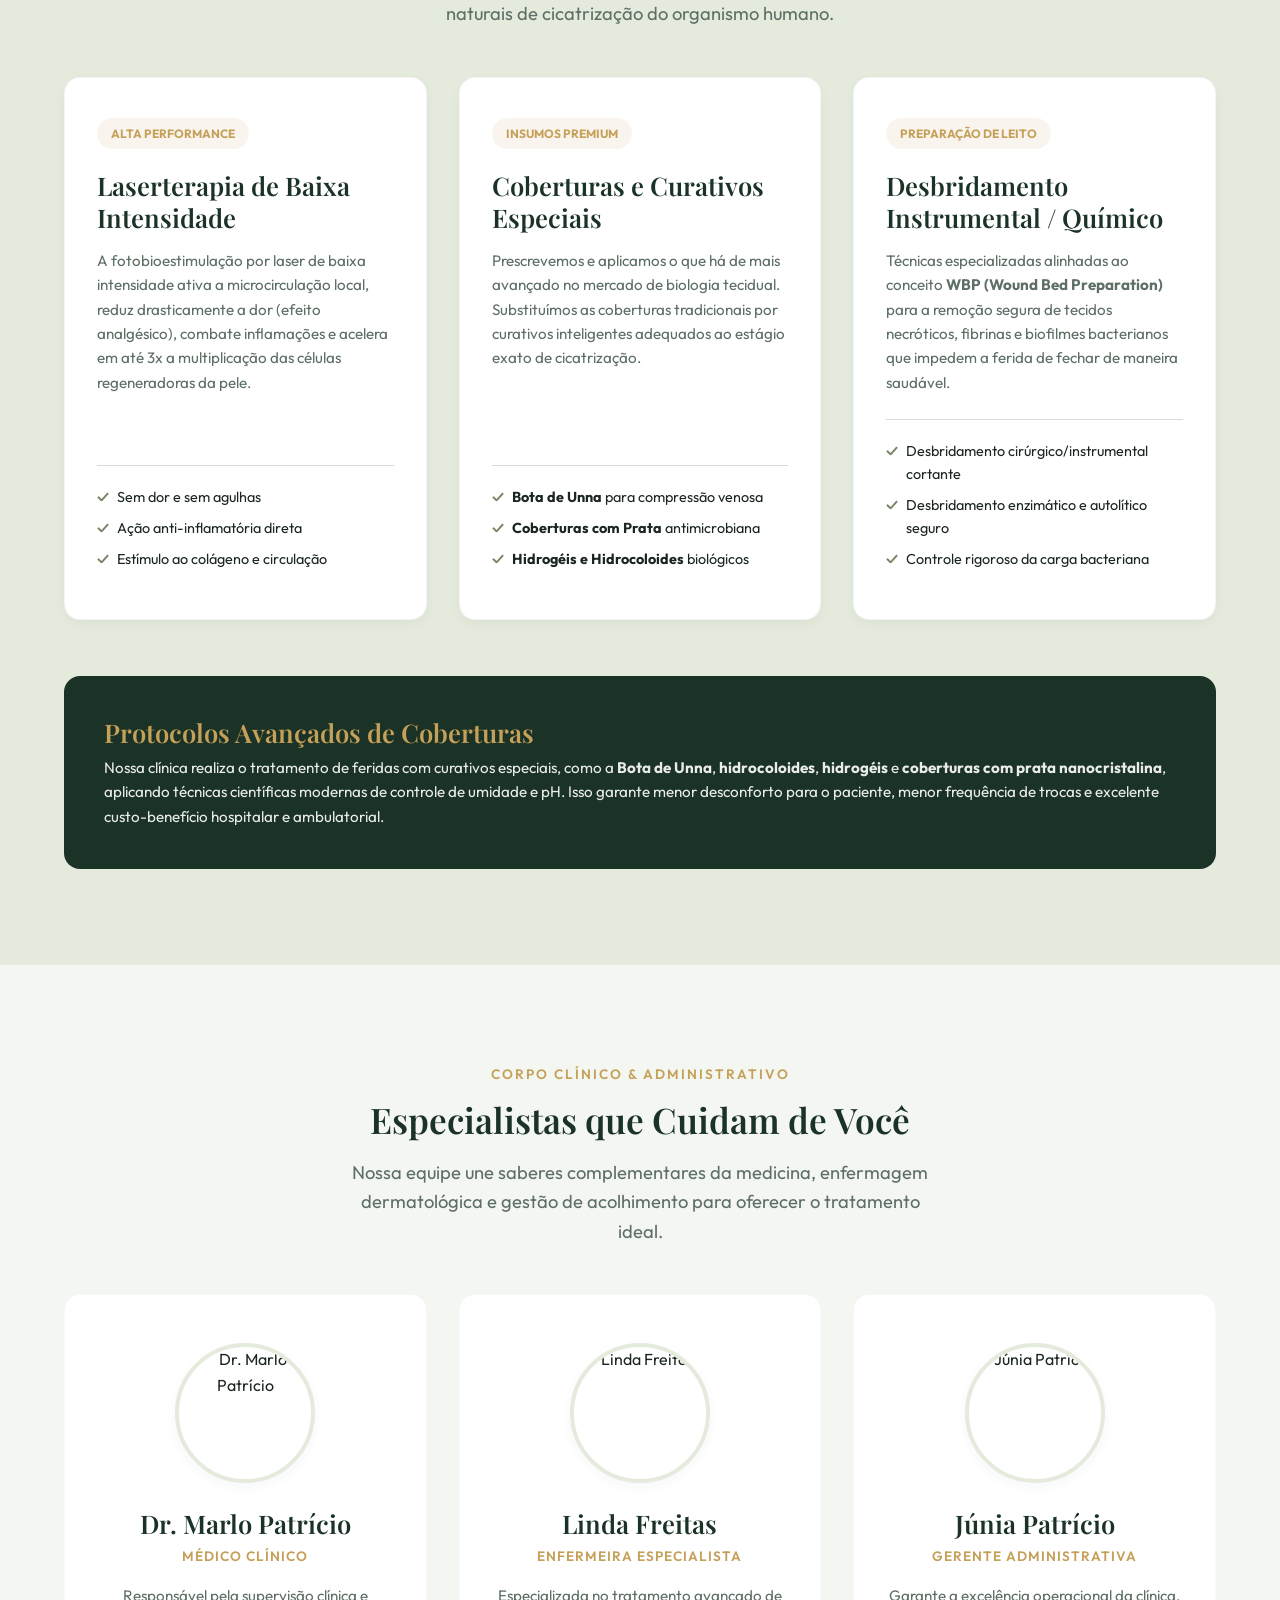
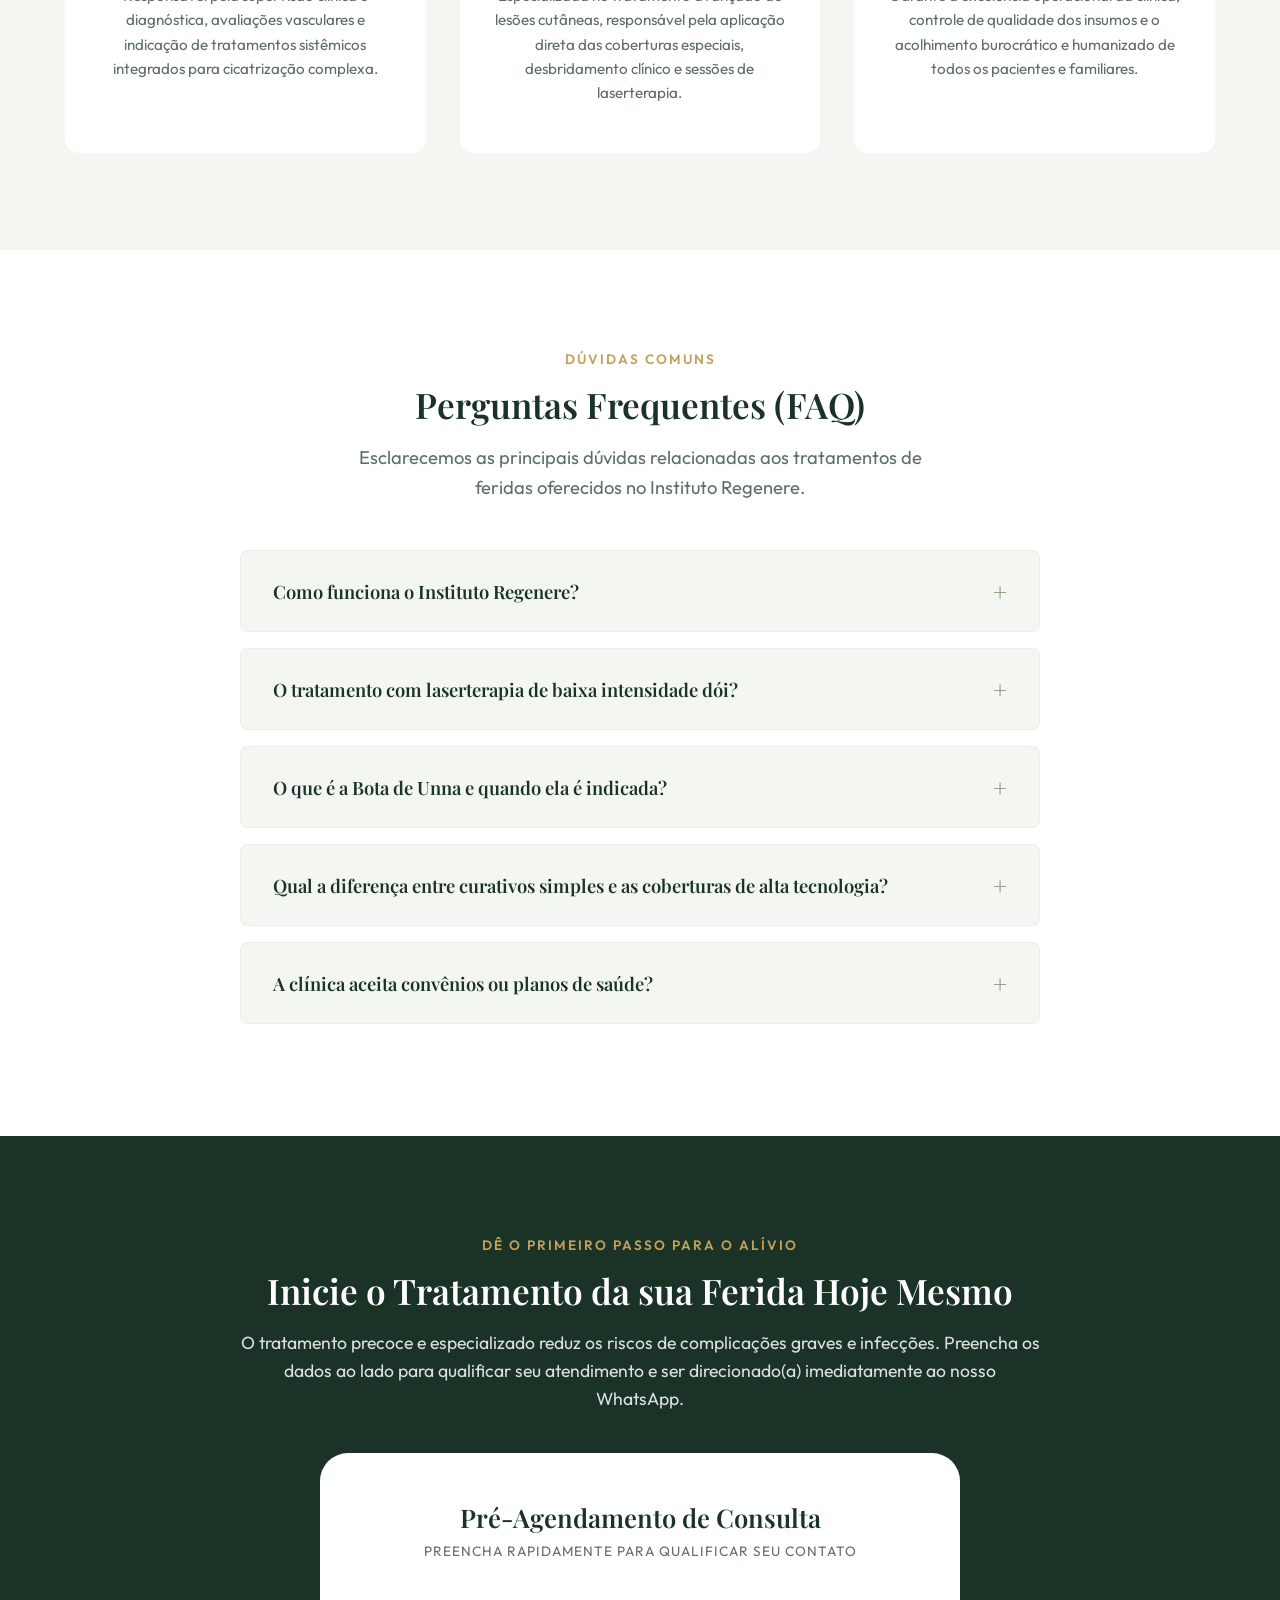
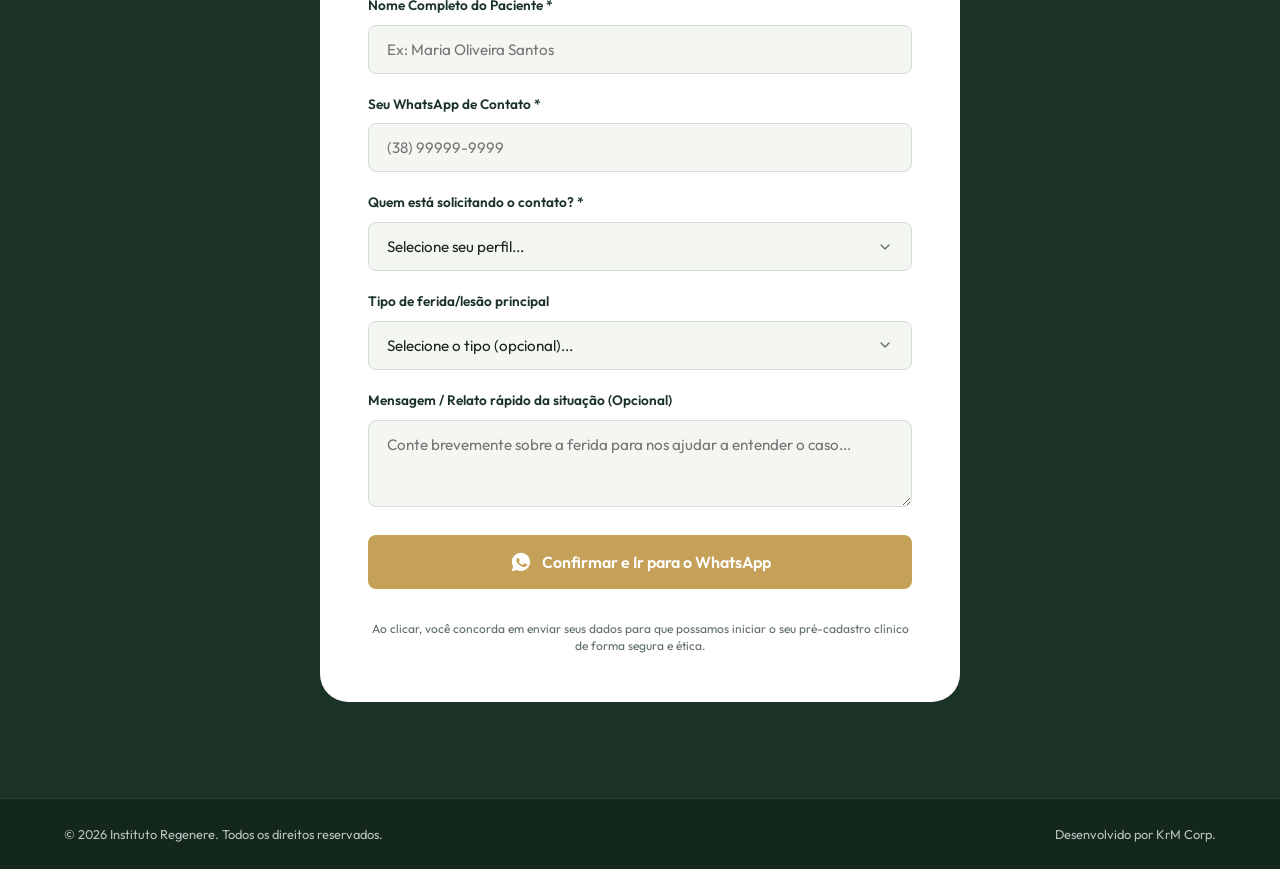
==== commit f9377fc9: "docs(faq): update Regenere FAQ card question and answer" ====
--- a/index.html
+++ b/index.html
@@ -361,11 +361,11 @@
                 <!-- FAQ 1 -->
                 <div class="faq-item shadow-sm">
                     <button class="faq-question">
-                        <span>Como funciona o primeiro atendimento no Instituto Regenere?</span>
+                        <span>Como funciona o Instituto Regenere?</span>
                         <span class="faq-icon">+</span>
                     </button>
                     <div class="faq-answer">
-                        <p>No primeiro atendimento, realizamos uma consulta minuciosa de avaliação da ferida e da saúde do paciente. Analisamos o fluxo sanguíneo local, a presença de tecido desvitalizado, o nível de dor e os hábitos de vida do paciente. Com base nisso, traçamos um Plano de Cuidado Individualizado, definindo as coberturas e terapias (como laserterapia) indicadas e a estimativa de retorno.</p>
+                        <p>O Instituto Regenere atua de forma itinerante e personalizada, levando atendimento clínico especializado diretamente ao domicílio do paciente (Home Care) ou a hospitais parceiros. Após uma avaliação minuciosa da saúde e da lesão do paciente, elaboramos um Plano de Cuidado Individualizado, aplicando curativos de alta tecnologia e terapias avançadas (como laserterapia) para acelerar a cicatrização com total conforto e segurança no ambiente familiar.</p>
                     </div>
                 </div>
                 
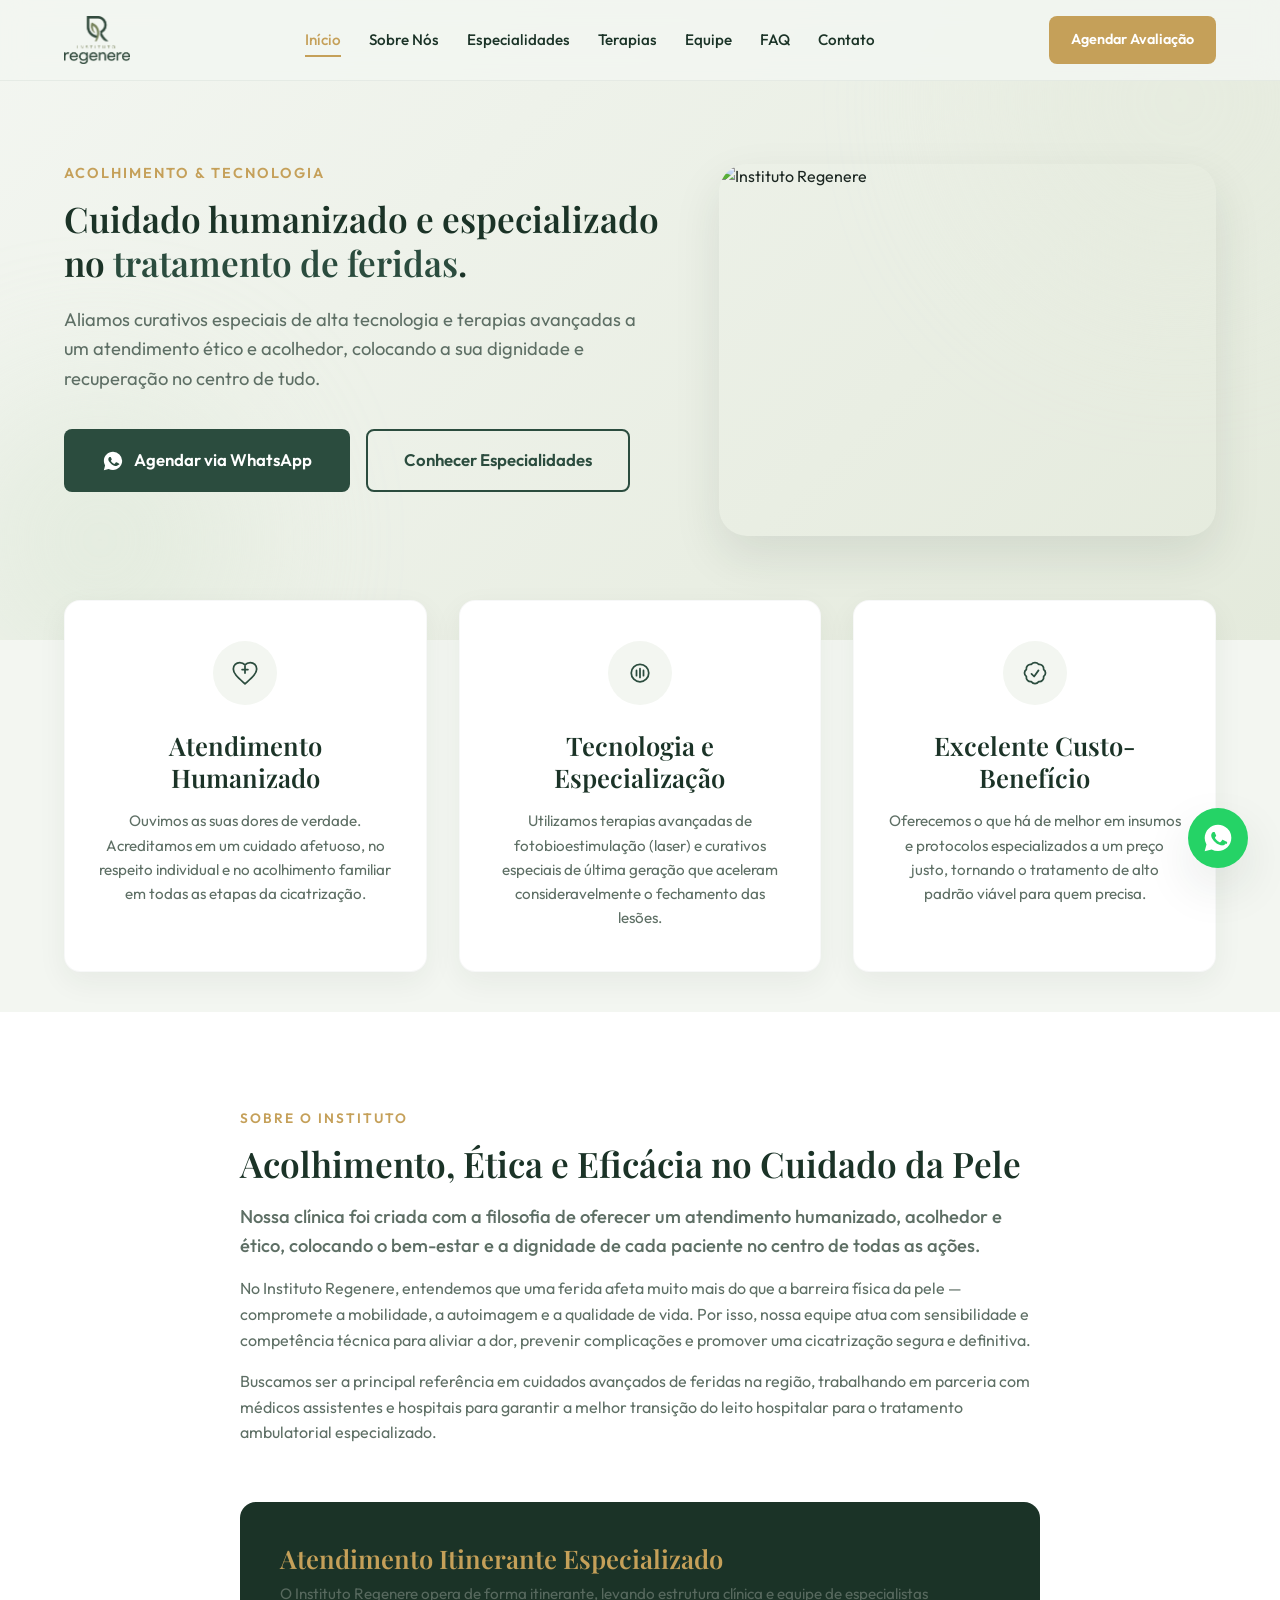
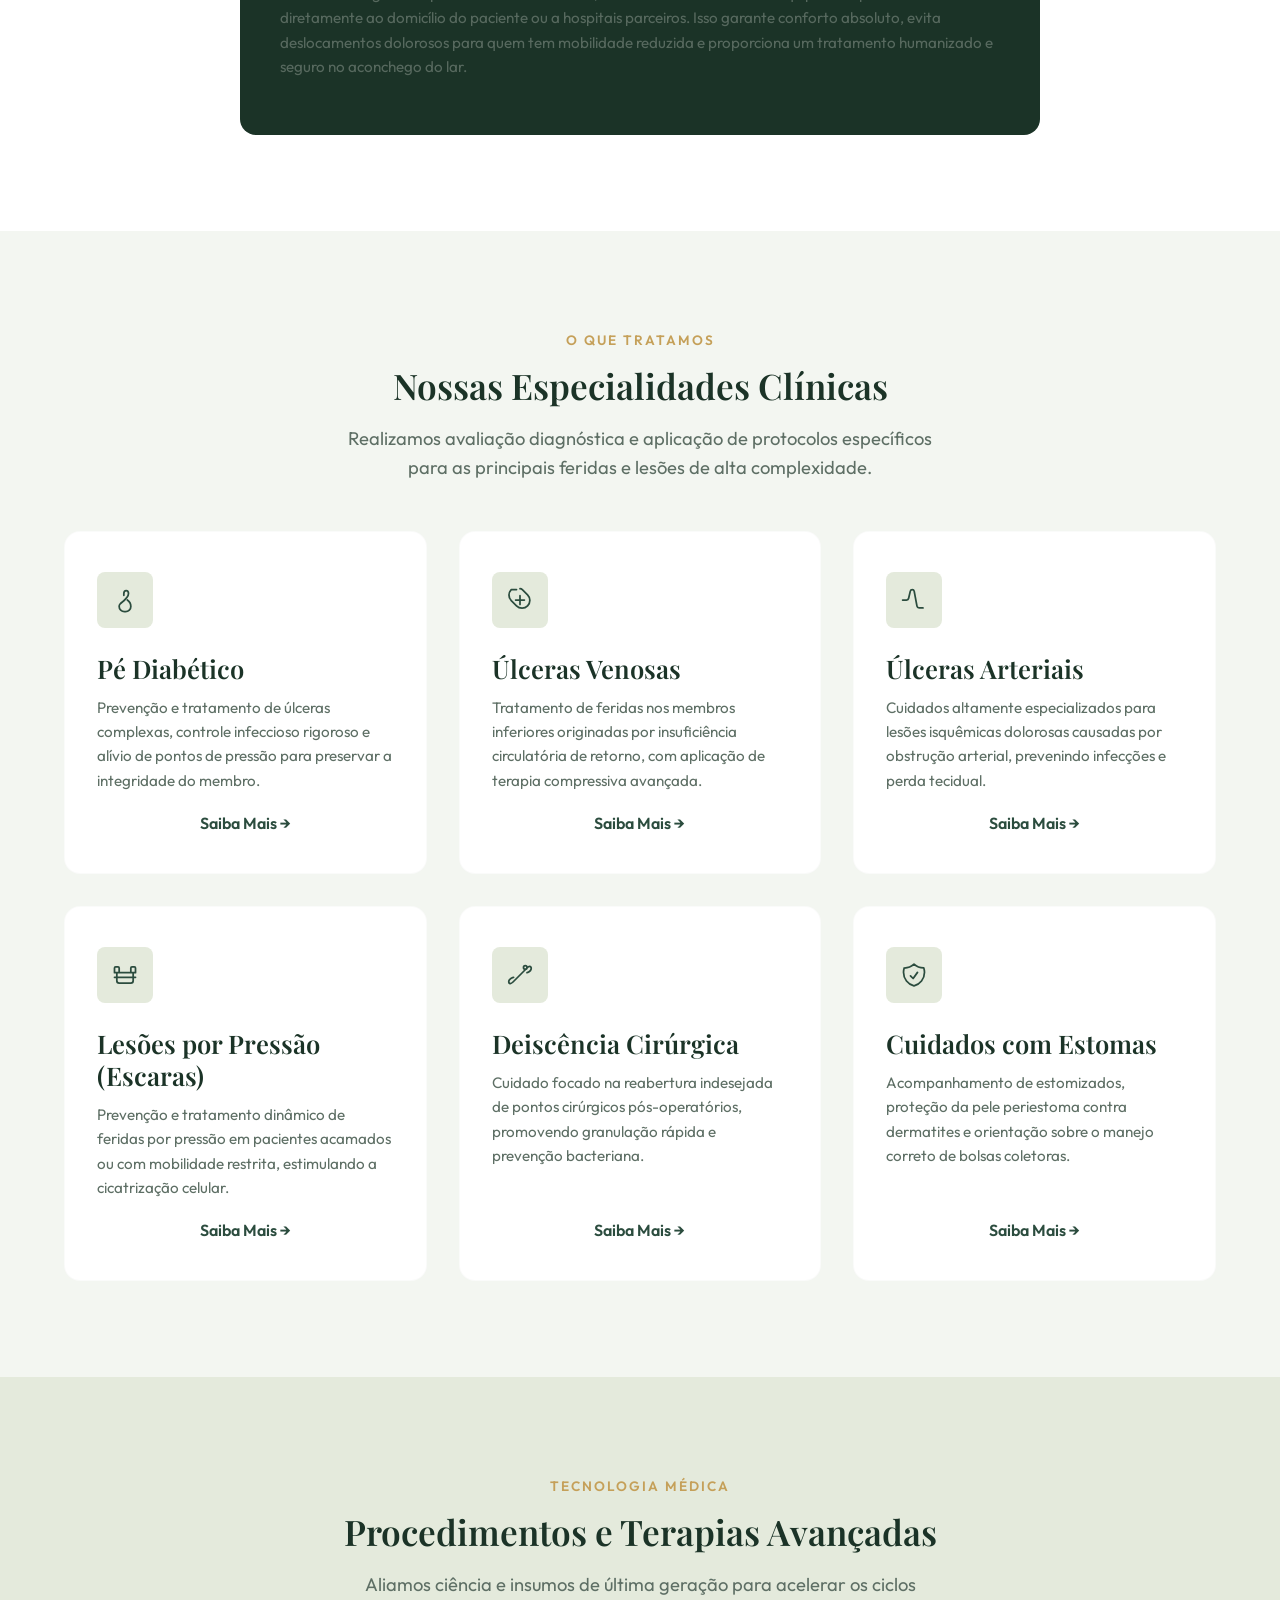
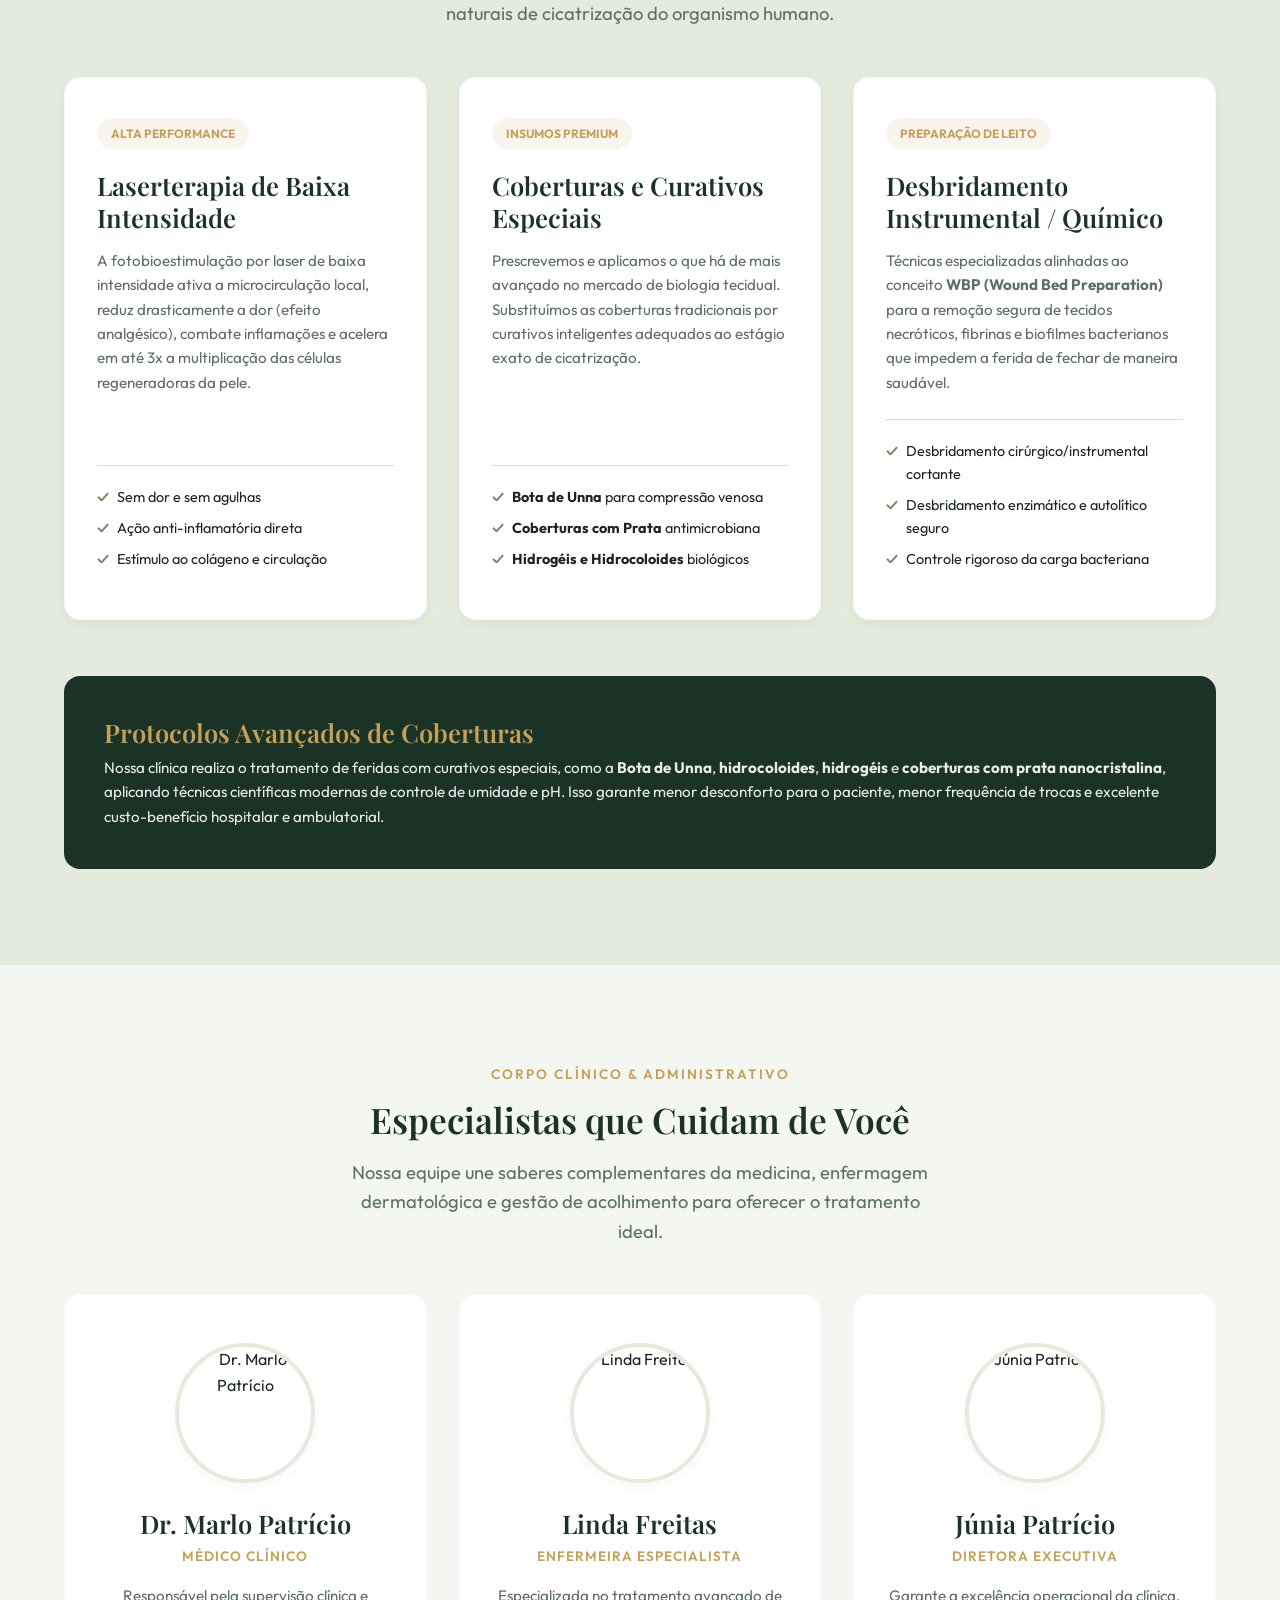
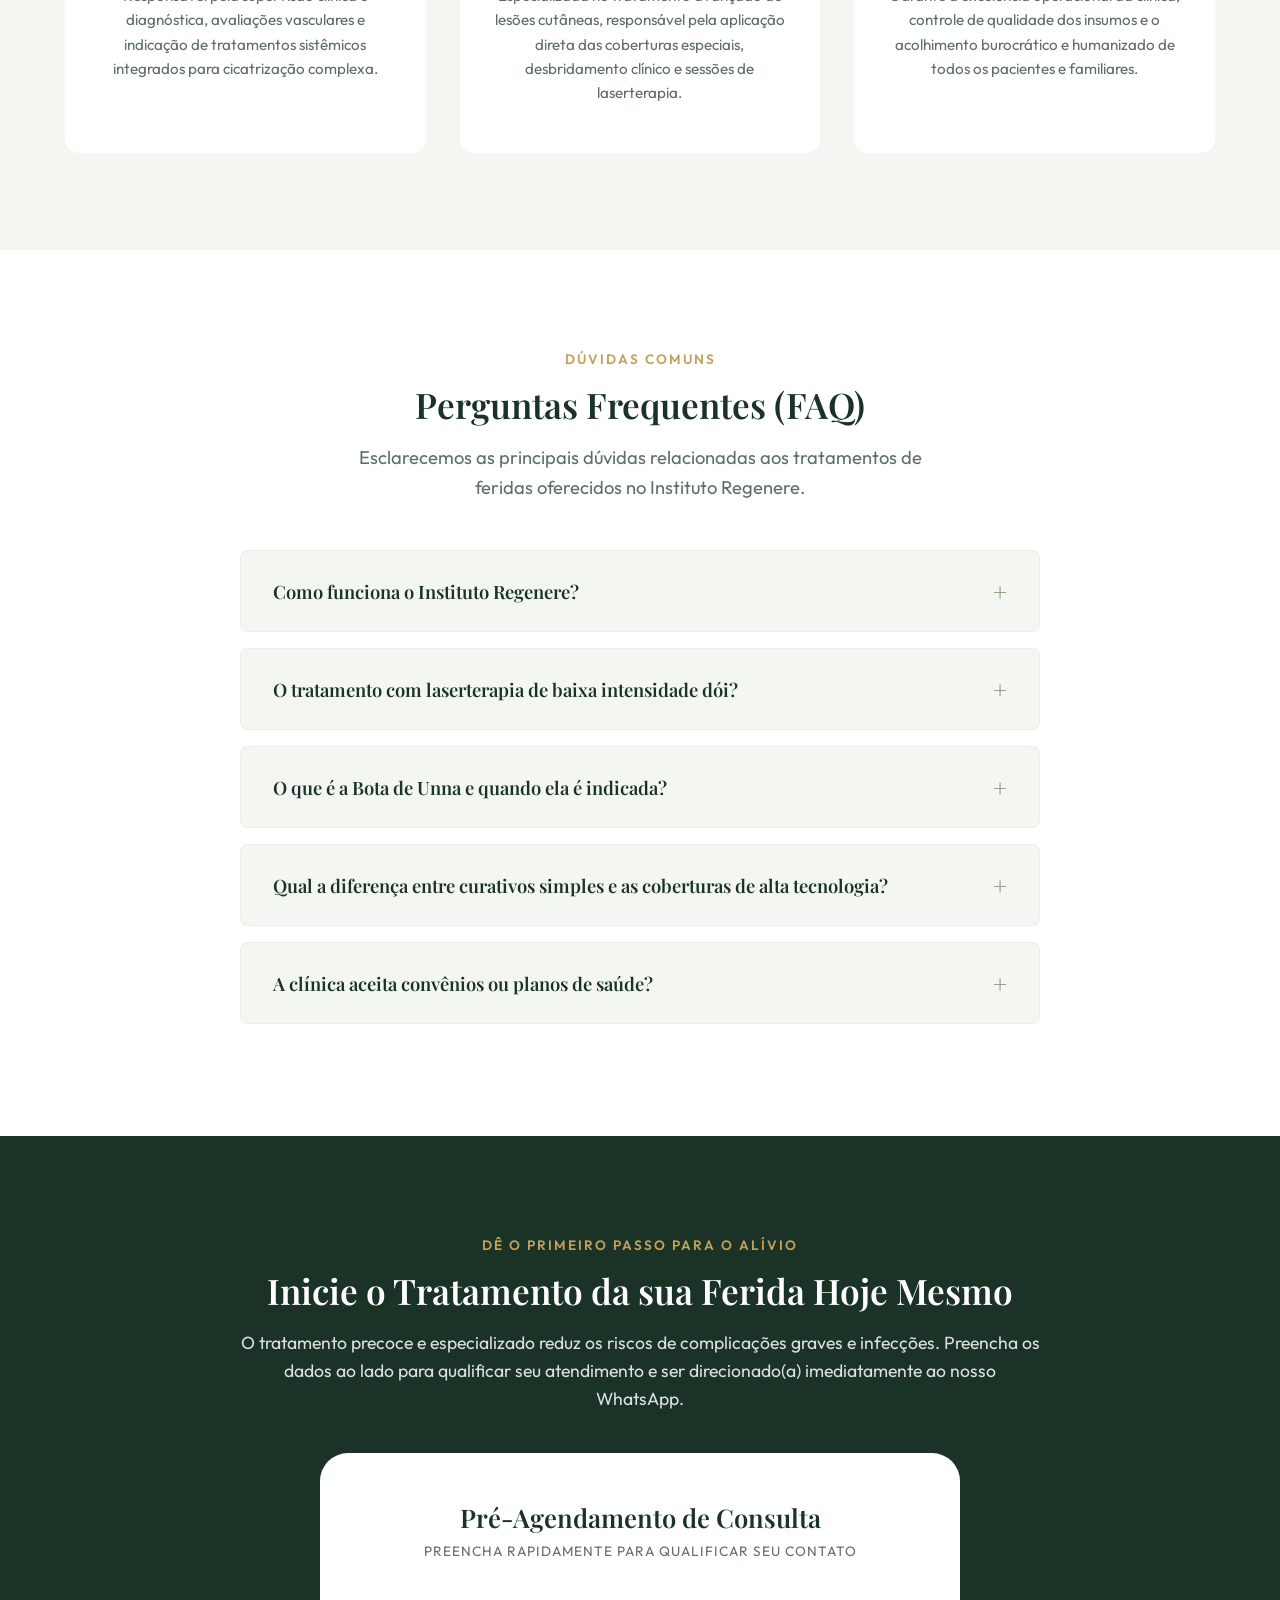
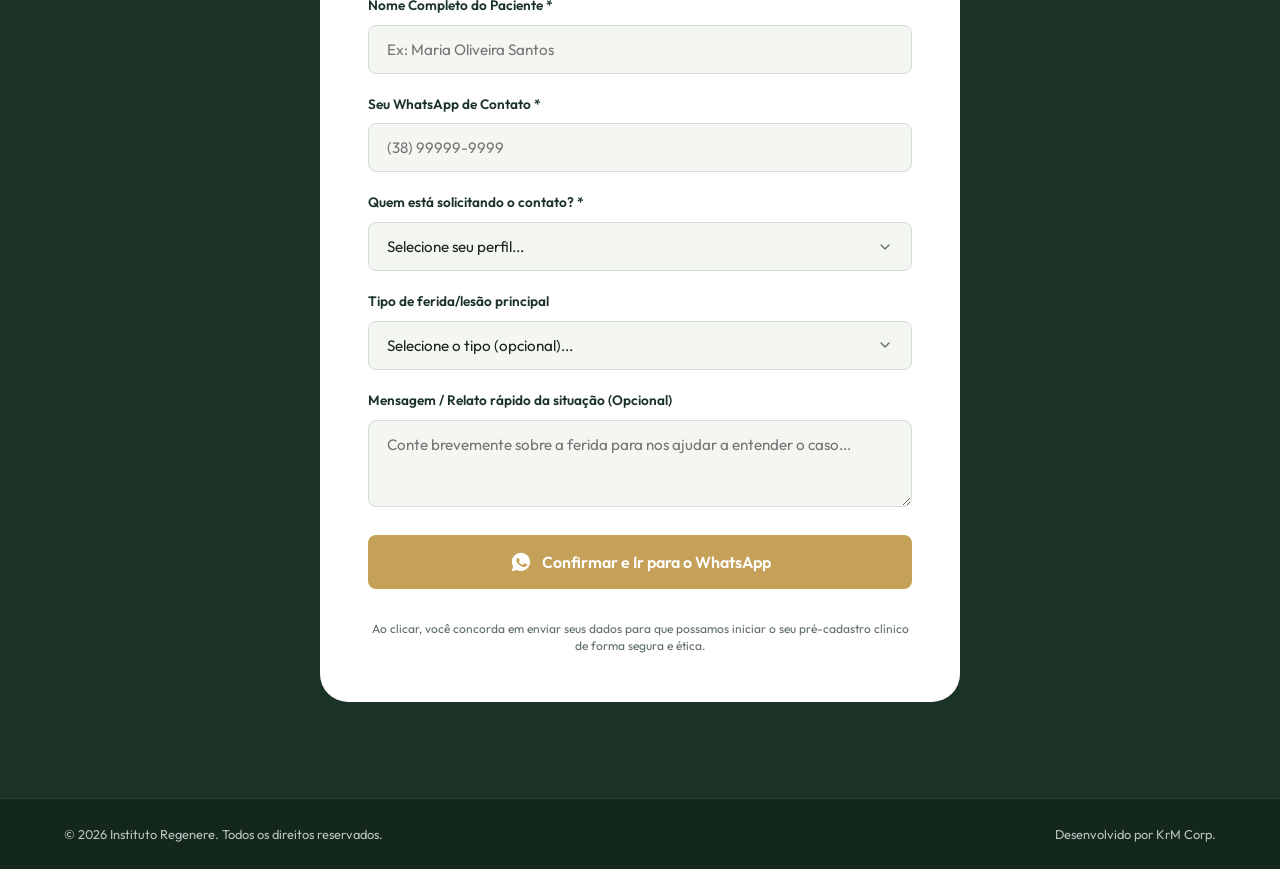
==== commit b7582c0b: "chore(team): update Junia Patricio's role to Diretora Executiva" ====
--- a/index.html
+++ b/index.html
@@ -340,7 +340,7 @@
                     </div>
                     <div class="team-info">
                         <h3>Júnia Patrício</h3>
-                        <span class="team-role">Gerente Administrativa</span>
+                        <span class="team-role">Diretora Executiva</span>
                         <p class="team-desc">Garante a excelência operacional da clínica, controle de qualidade dos insumos e o acolhimento burocrático e humanizado de todos os pacientes e familiares.</p>
                     </div>
                 </div>
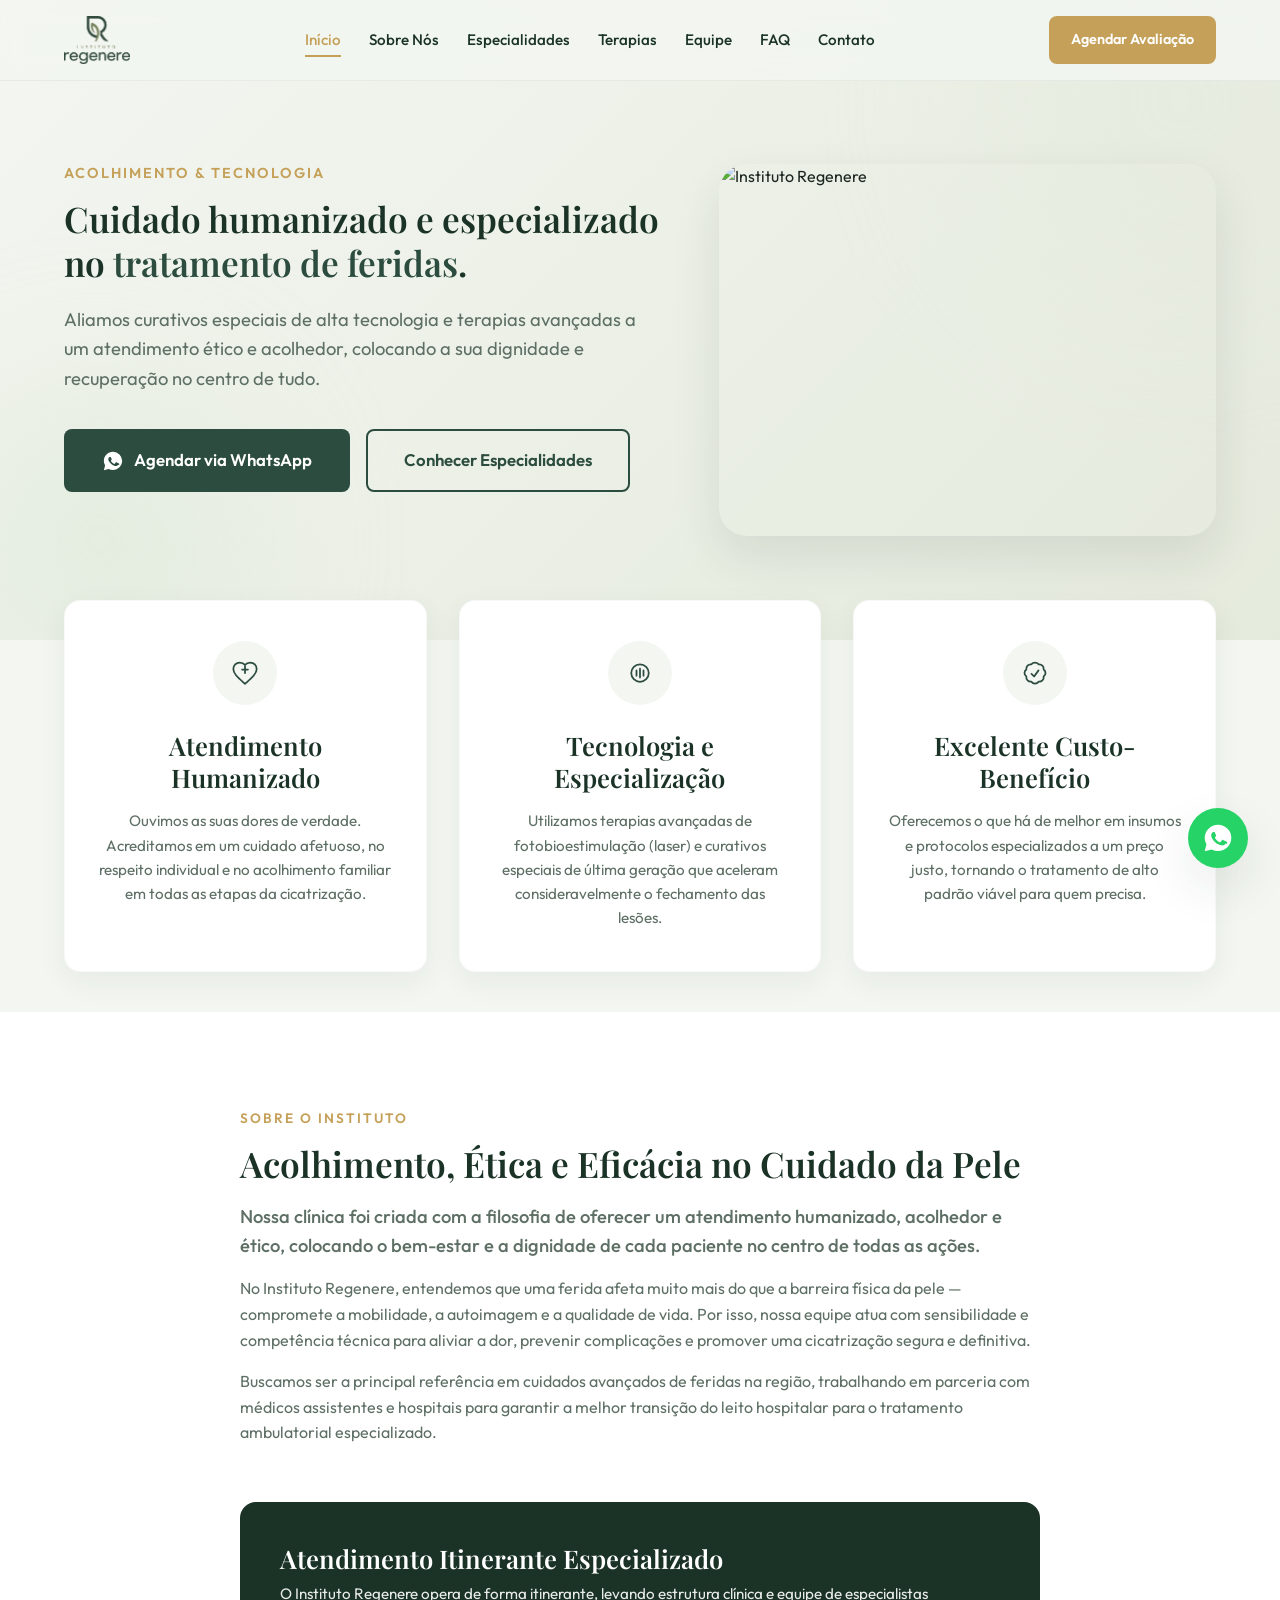
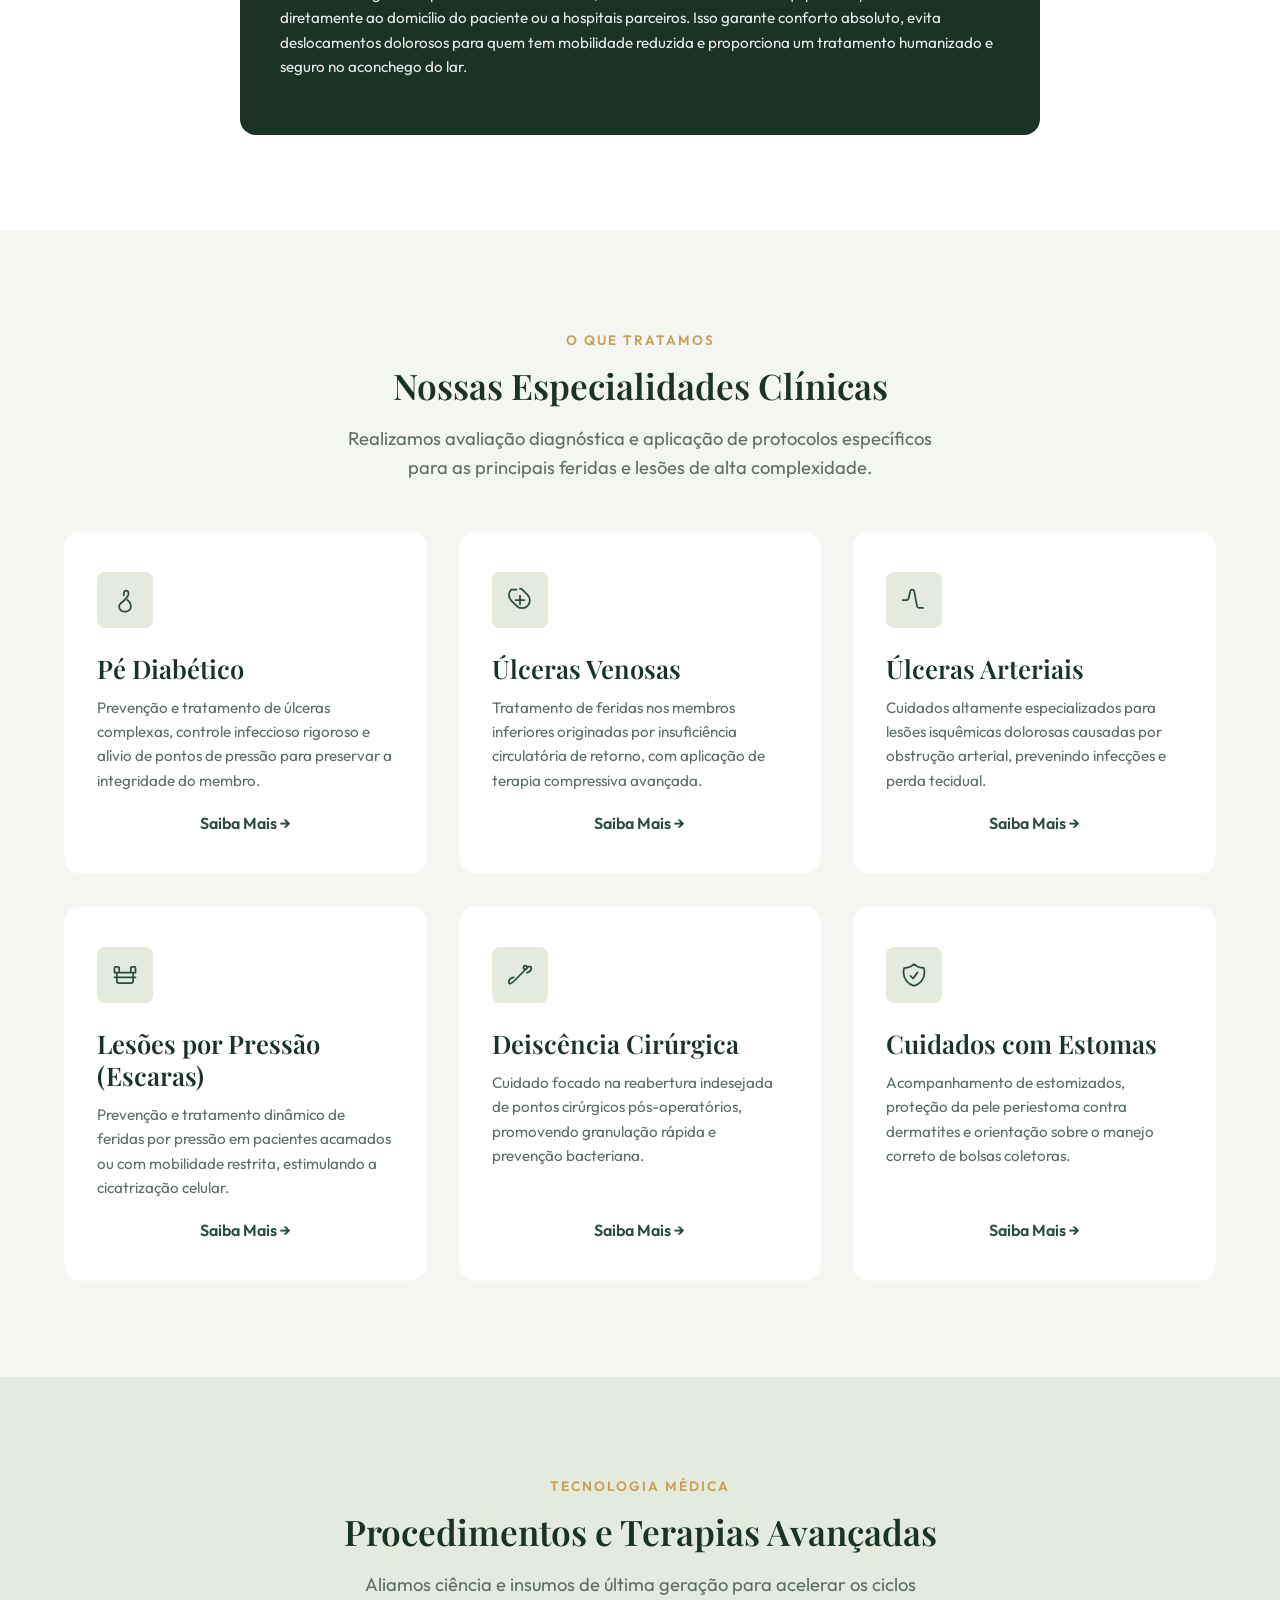
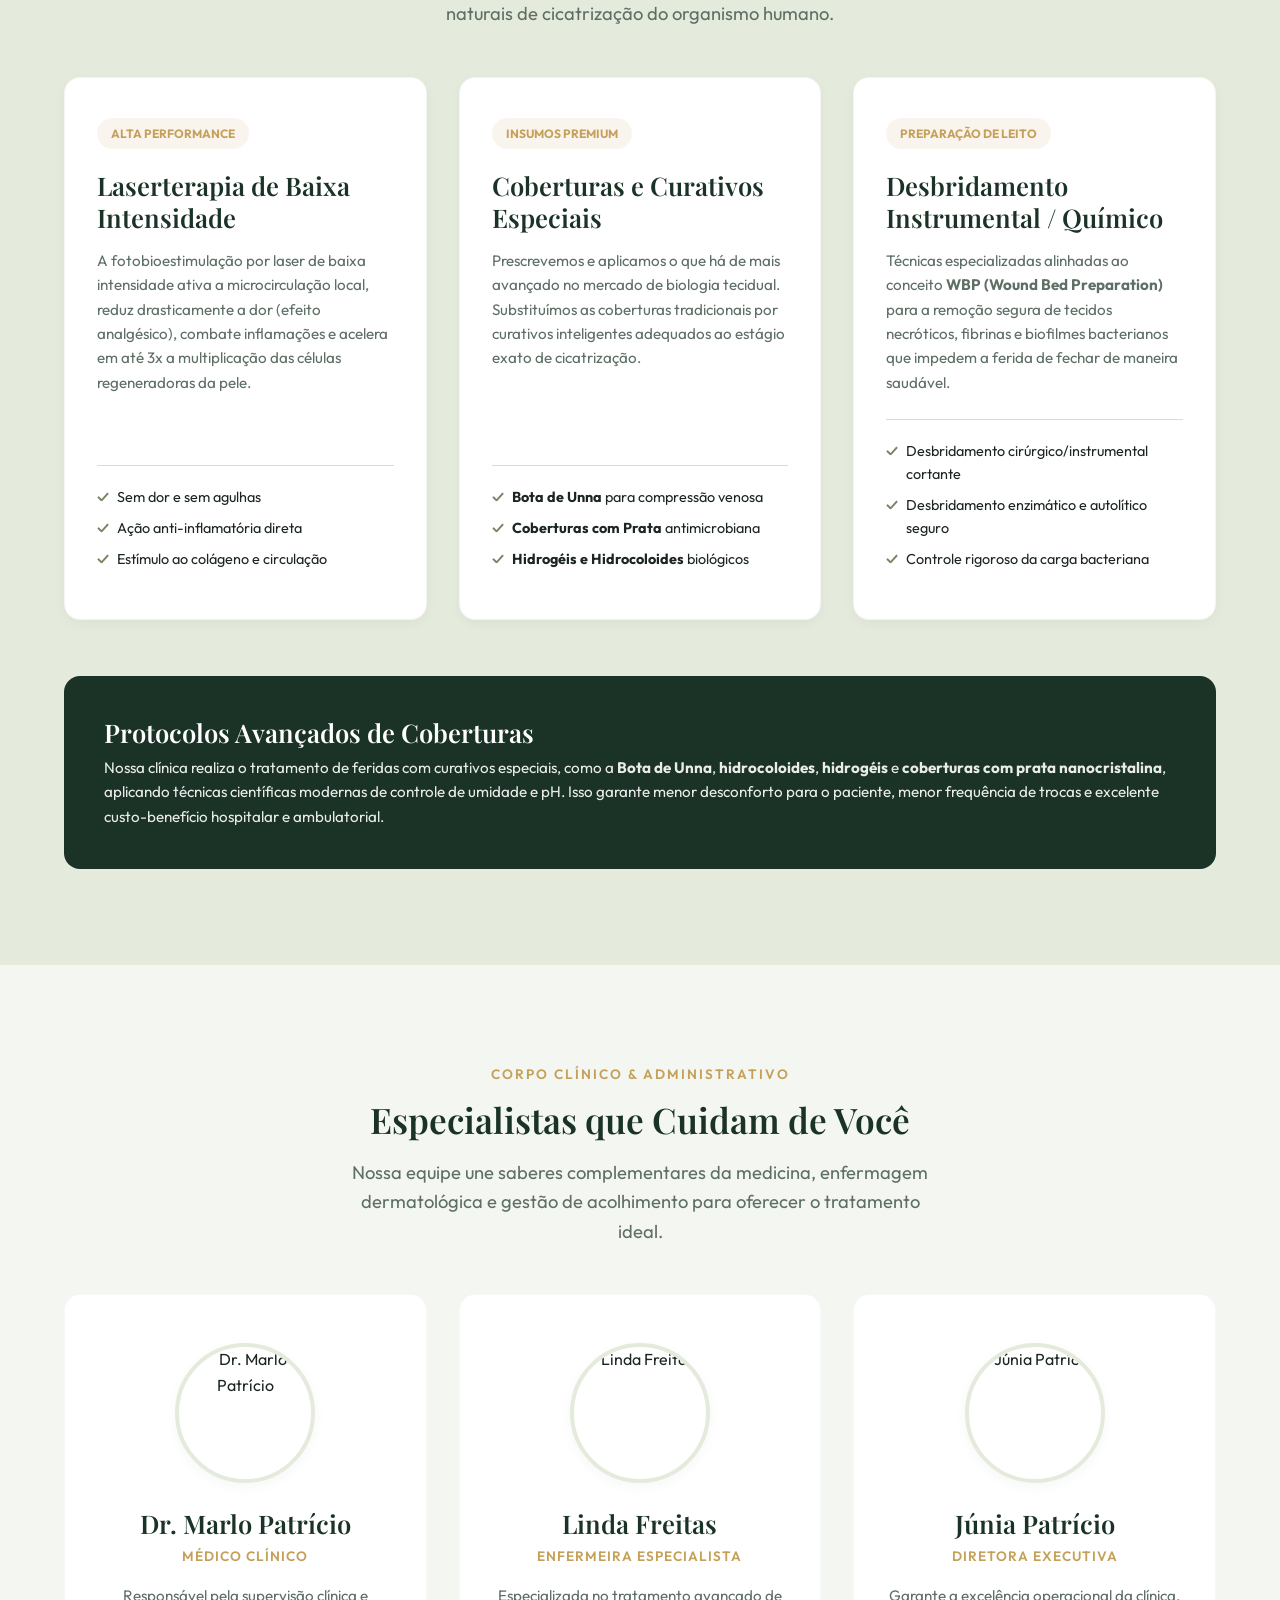
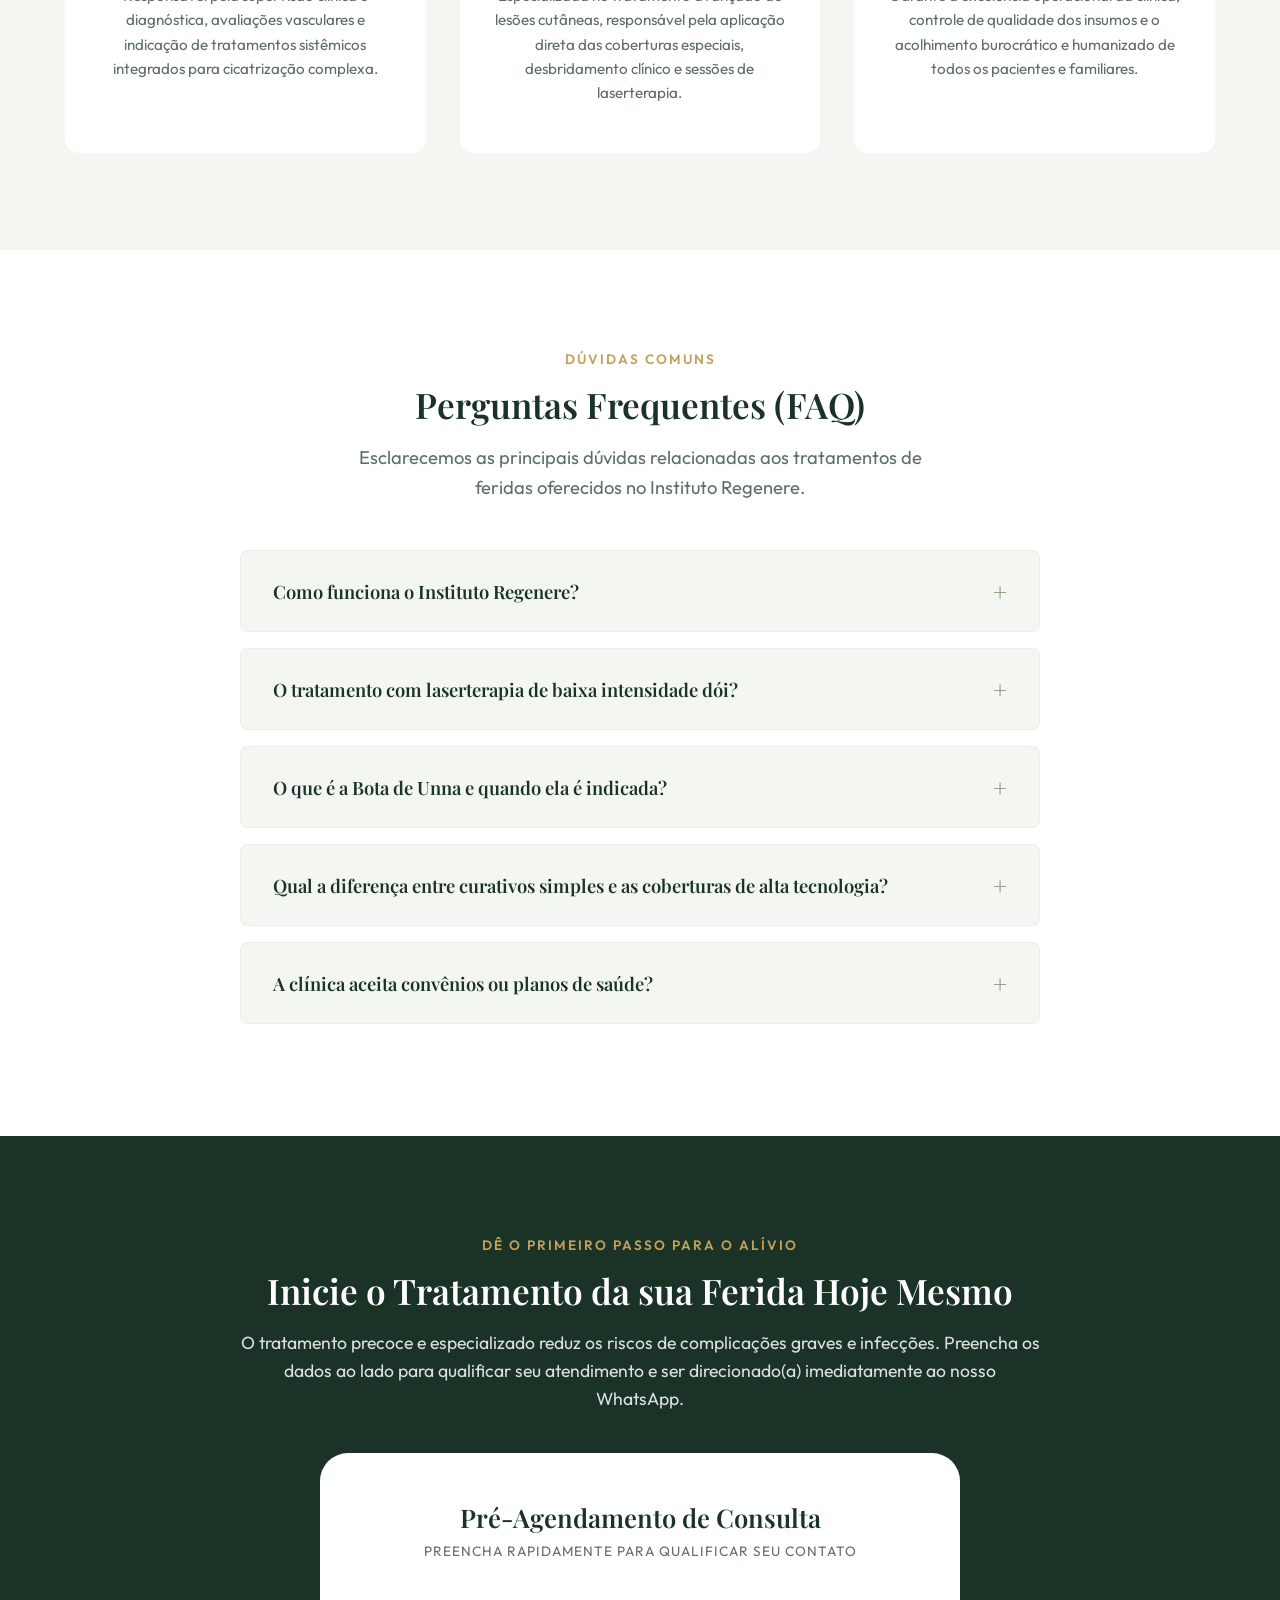
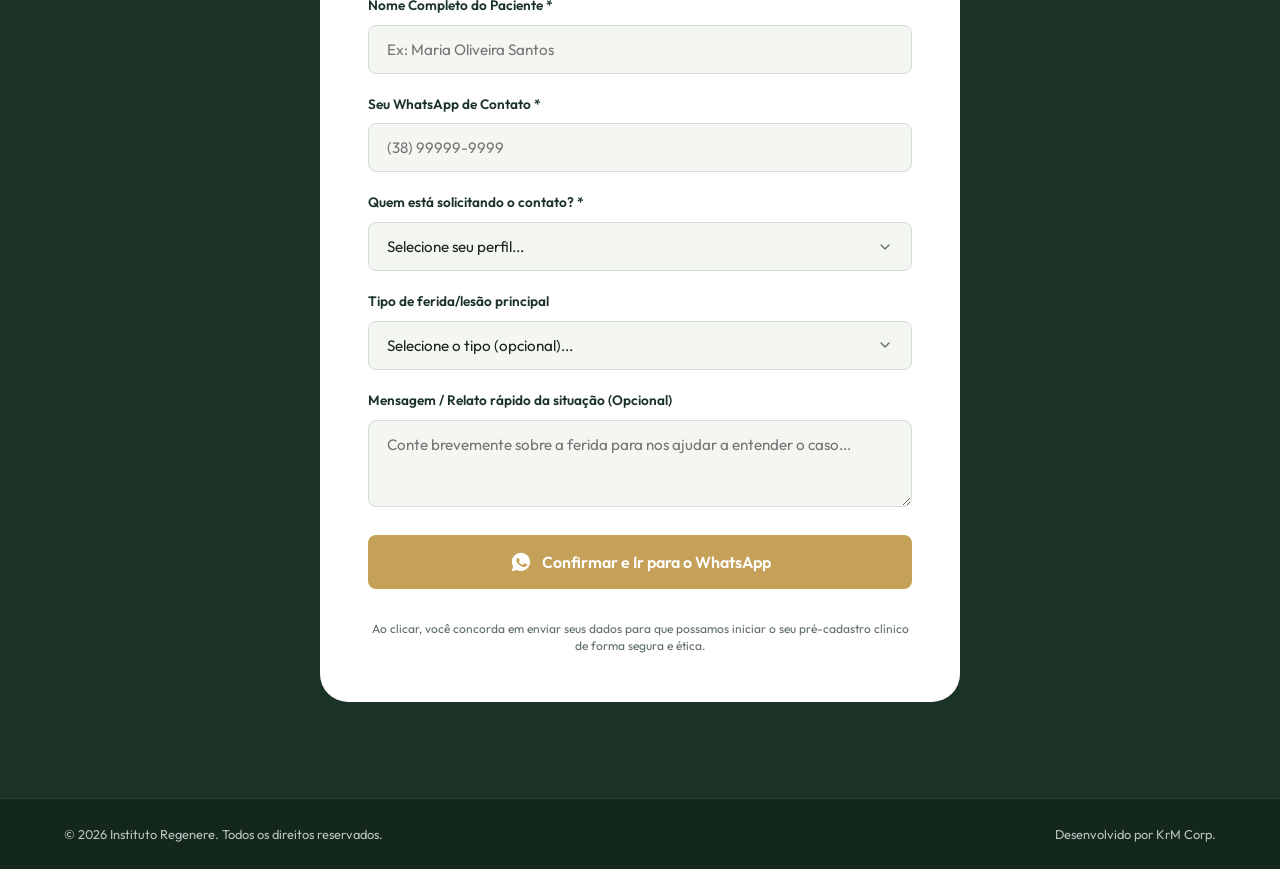
==== commit 5cee9cd0: "style(images): remove color tint, optimize for web, and adjust crops" ====
--- a/index.html
+++ b/index.html
@@ -324,7 +324,7 @@
                 <!-- Linda Freitas -->
                 <div class="team-card text-center shadow-sm">
                     <div class="team-avatar-wrapper">
-                        <img src="assets/images/LindaFreitas.jpg" alt="Linda Freitas" class="team-avatar">
+                        <img src="assets/images/LindaFreitas.jpg" alt="Linda Freitas" class="team-avatar avatar-linda">
                     </div>
                     <div class="team-info">
                         <h3>Linda Freitas</h3>
@@ -336,7 +336,7 @@
                 <!-- Júnia Patrício -->
                 <div class="team-card text-center shadow-sm">
                     <div class="team-avatar-wrapper">
-                        <img src="assets/images/JuniaPatricio.jpg" alt="Júnia Patrício" class="team-avatar">
+                        <img src="assets/images/JuniaPatricio.jpg" alt="Júnia Patrício" class="team-avatar avatar-junia">
                     </div>
                     <div class="team-info">
                         <h3>Júnia Patrício</h3>
--- a/style.css
+++ b/style.css
@@ -810,12 +810,13 @@
 
 .tech-highlight-content h4 {
     font-size: 1.6rem; /* Ajustado para padrão premium */
-    color: var(--color-gold);
+    color: var(--color-white);
     margin-bottom: 8px;
 }
 
 .tech-highlight-content p {
     font-size: 0.95rem; /* Ajustado para padrão premium */
+    color: var(--color-white);
     opacity: 0.9;
     line-height: 1.6;
 }
@@ -900,6 +901,15 @@
     height: 100%;
     object-fit: cover;
 }
+
+.team-avatar.avatar-linda {
+    object-position: center 15%;
+}
+
+.team-avatar.avatar-junia {
+    object-position: center 10%;
+}
+
 
 .team-info h3 {
     font-size: 1.6rem; /* Ajustado para padrão premium */
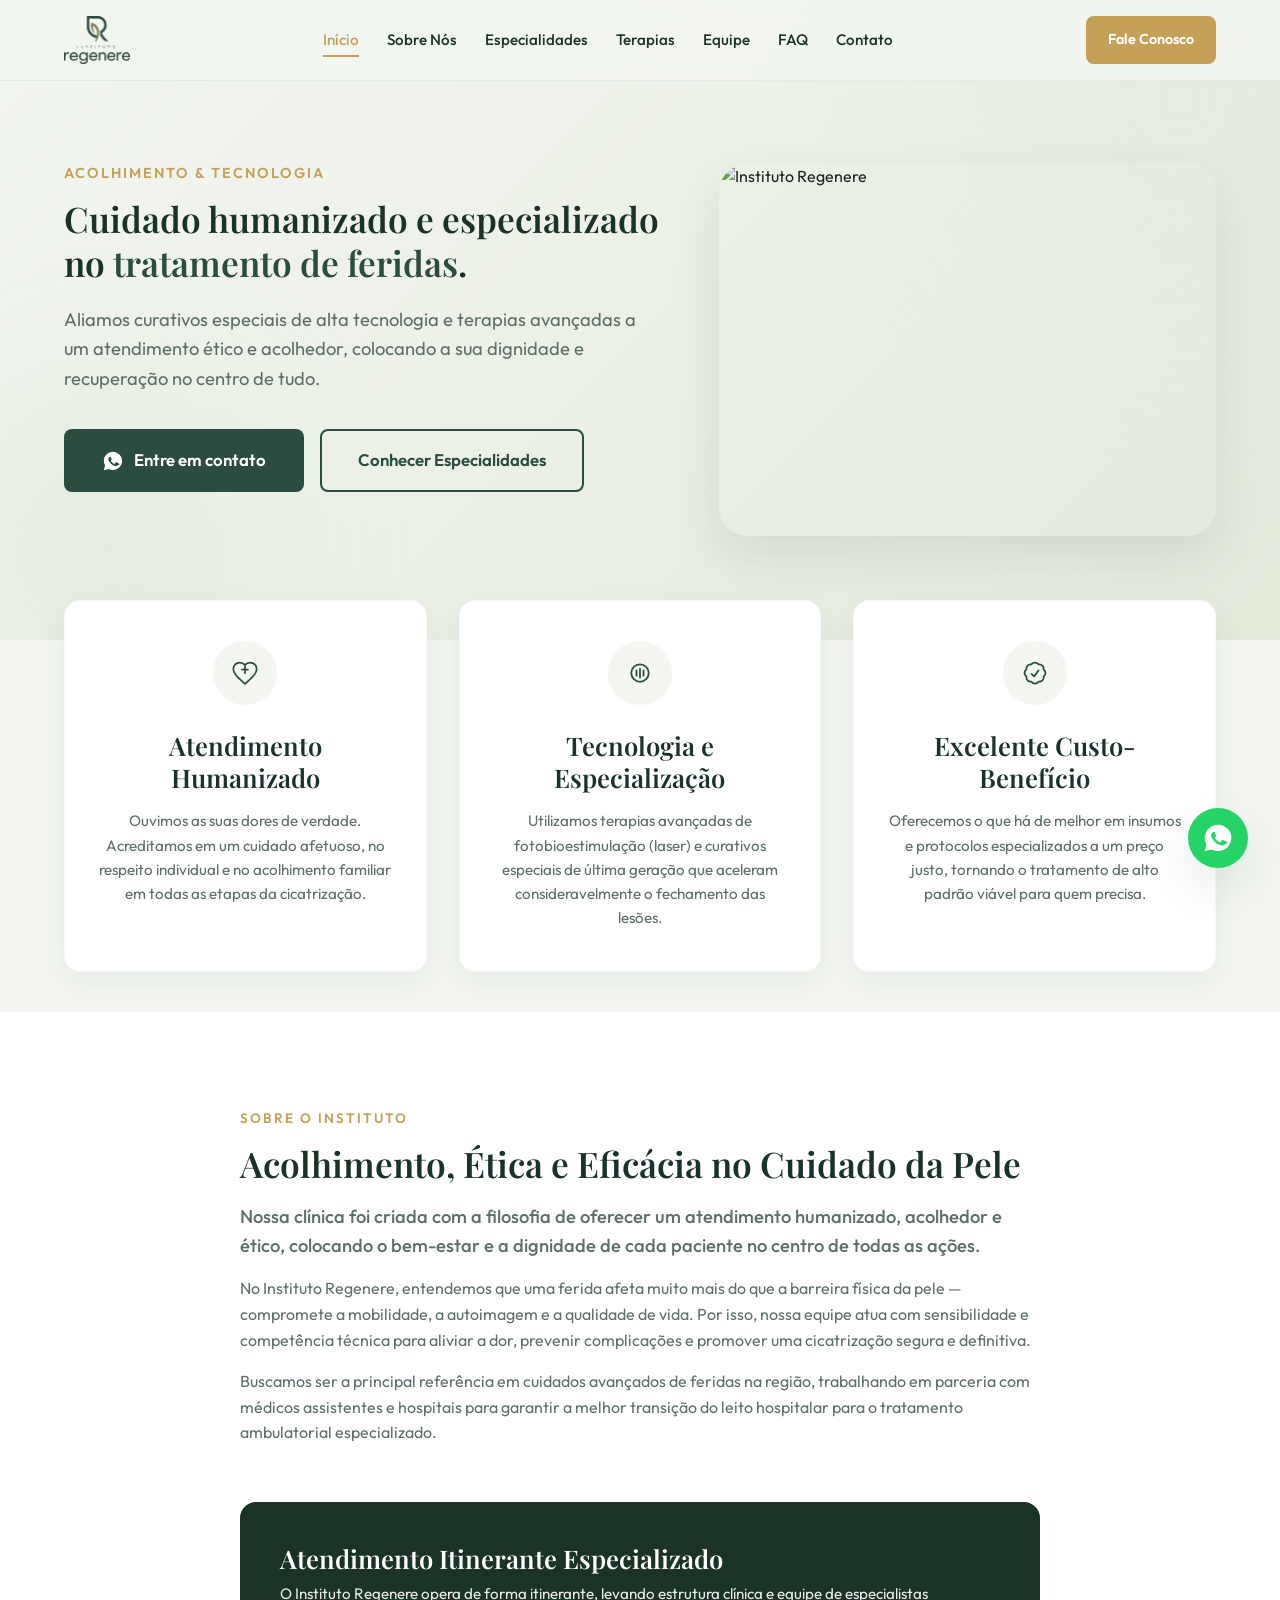
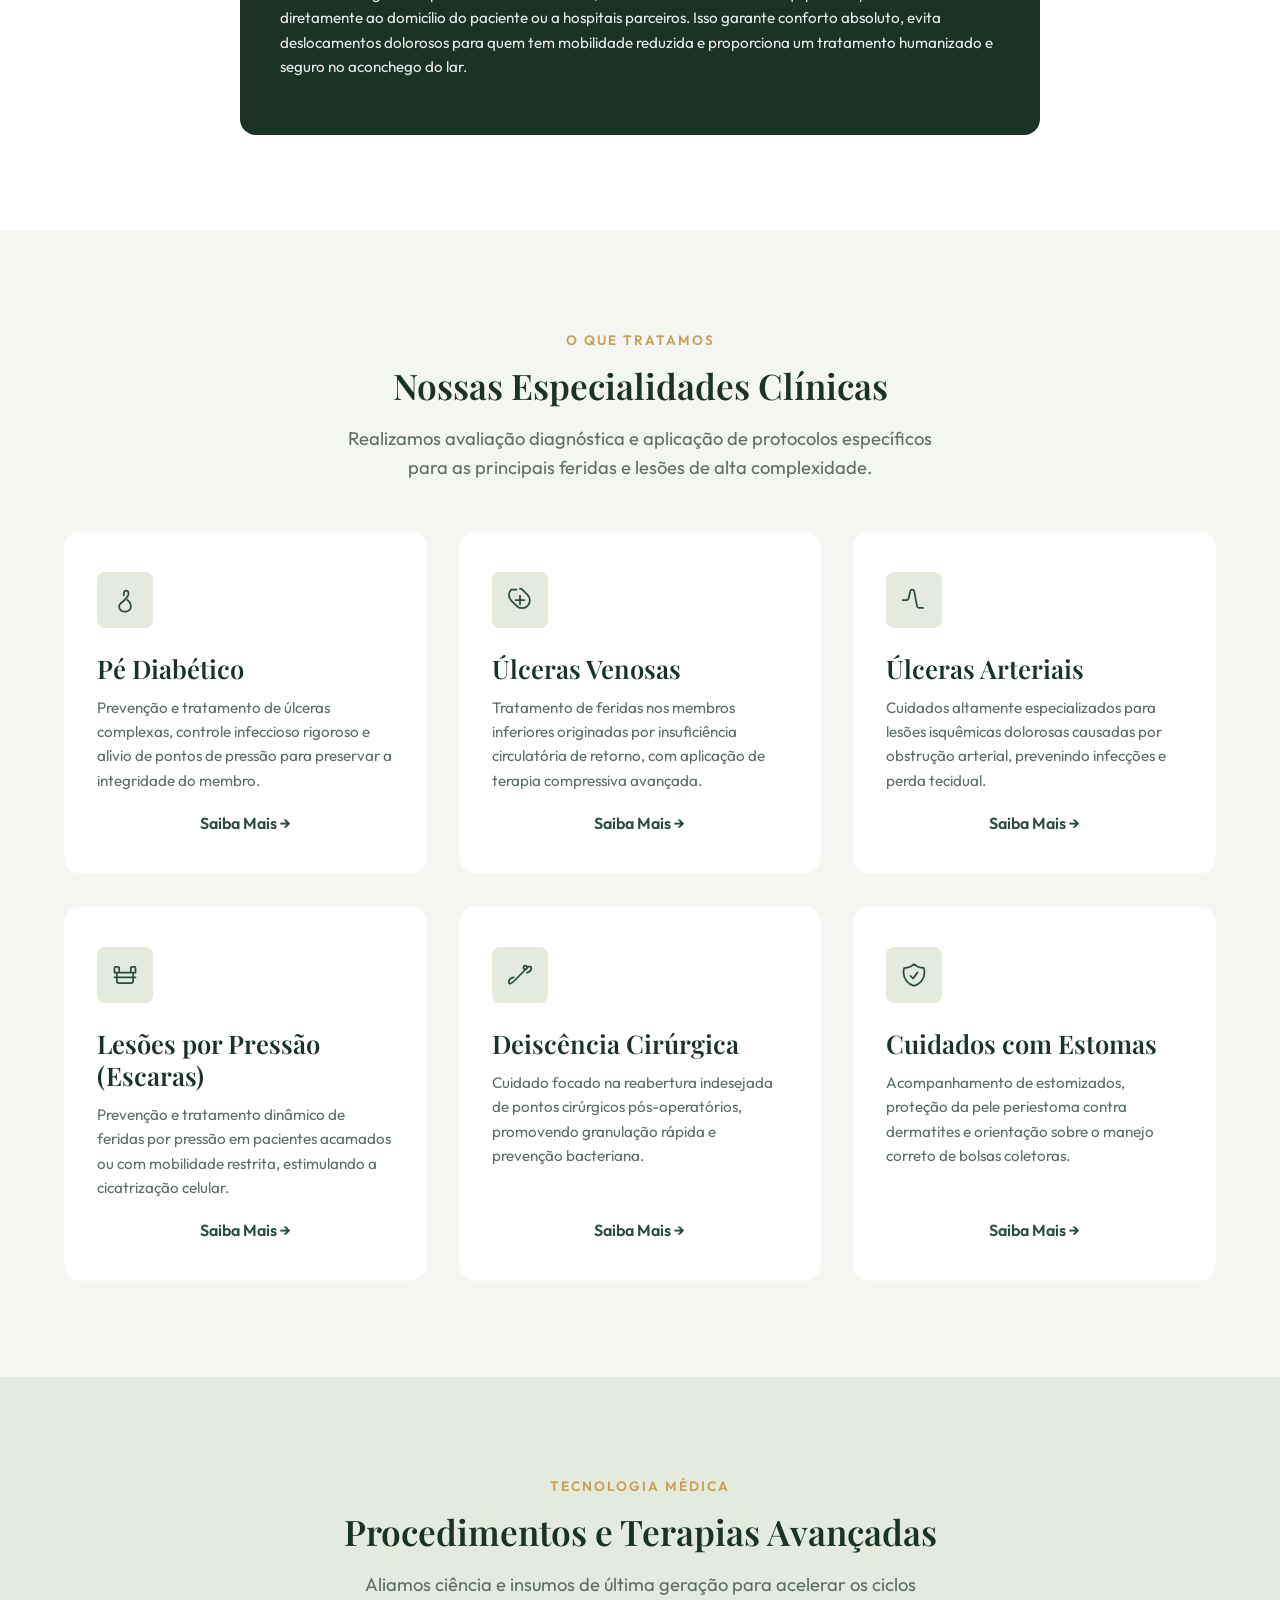
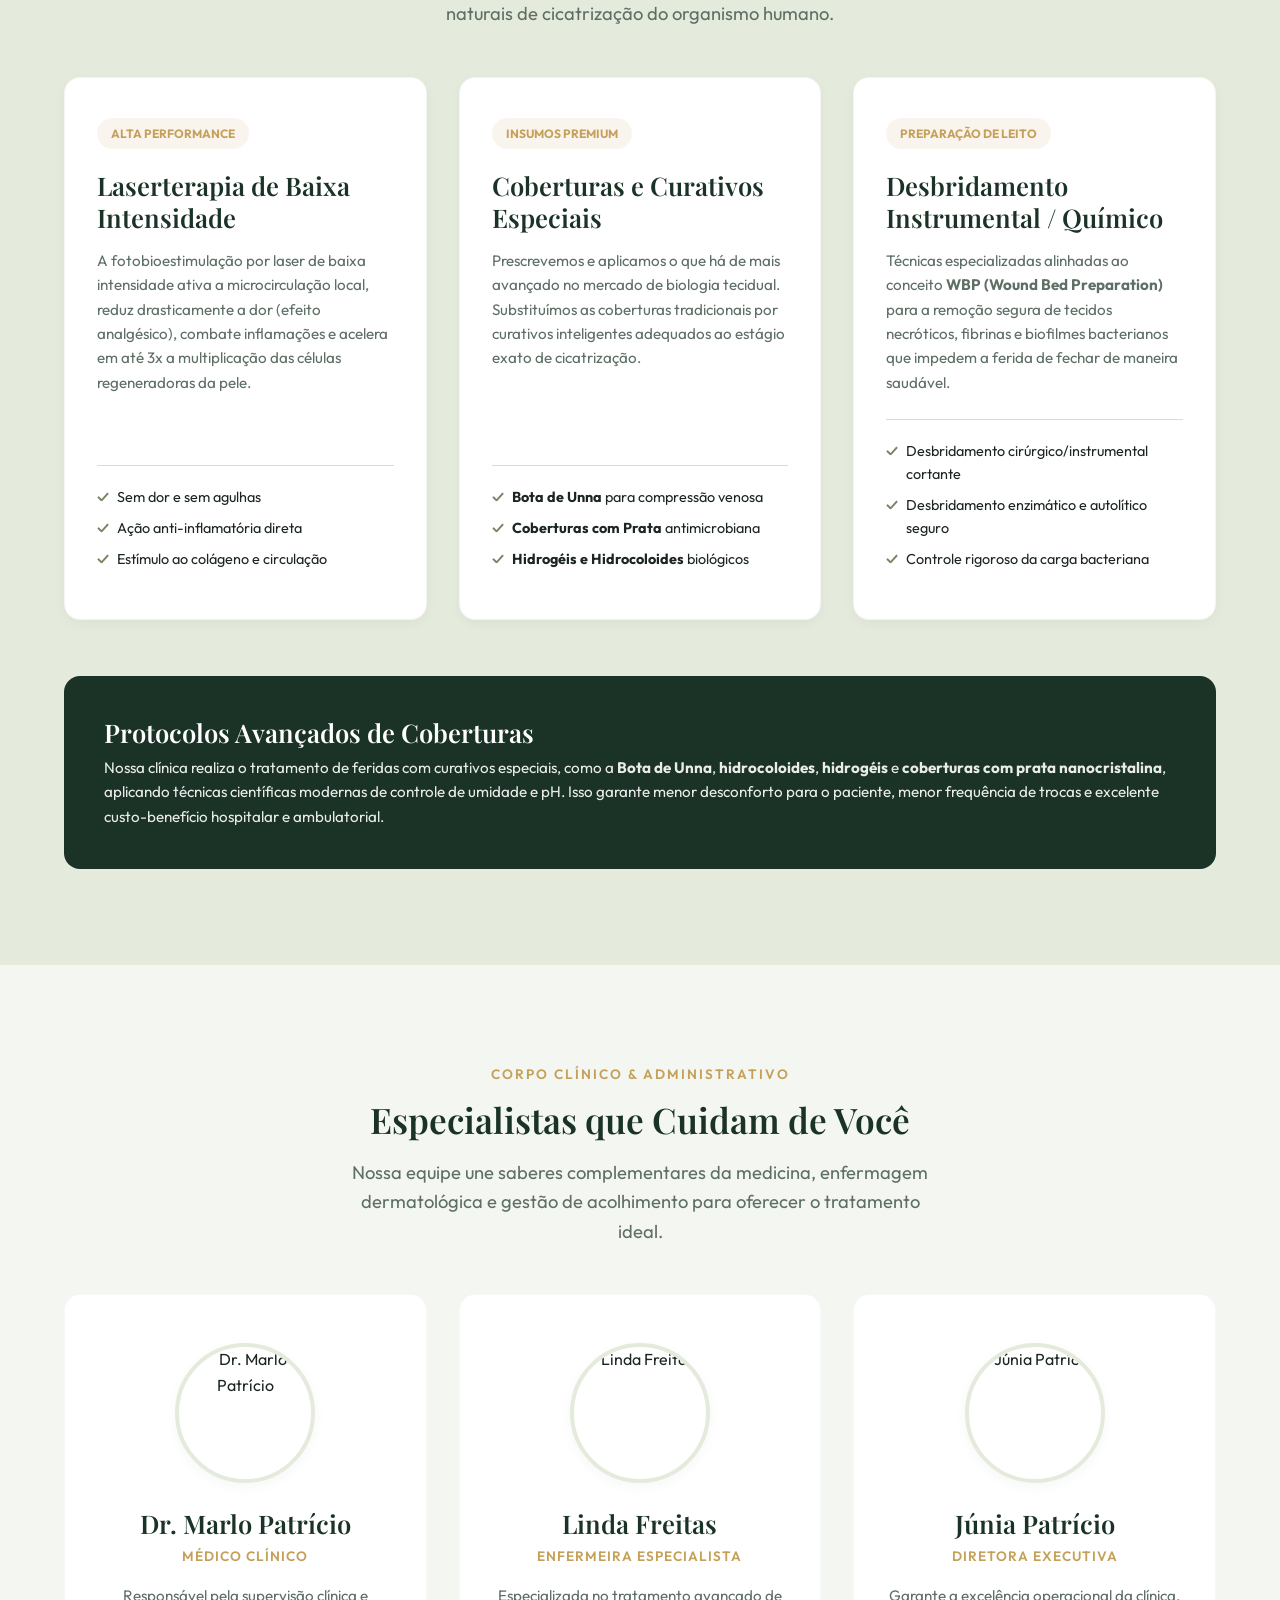
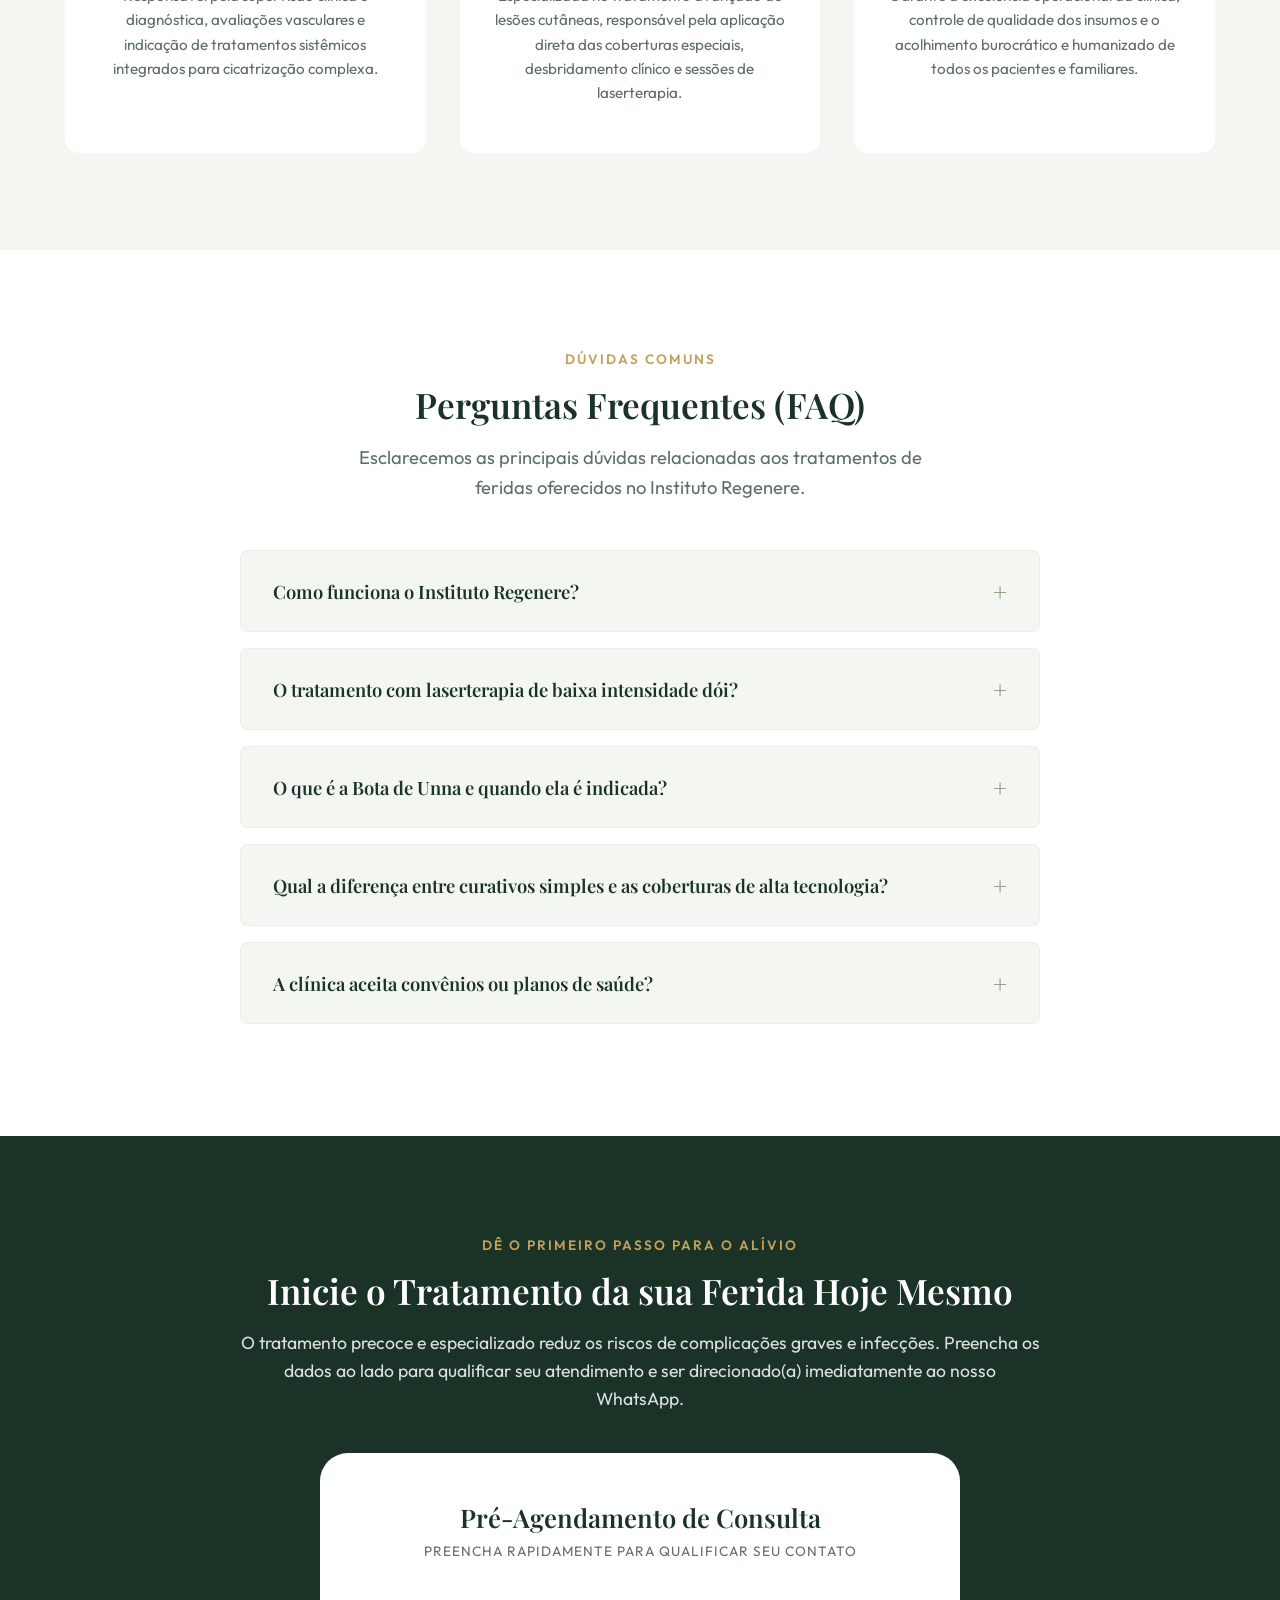
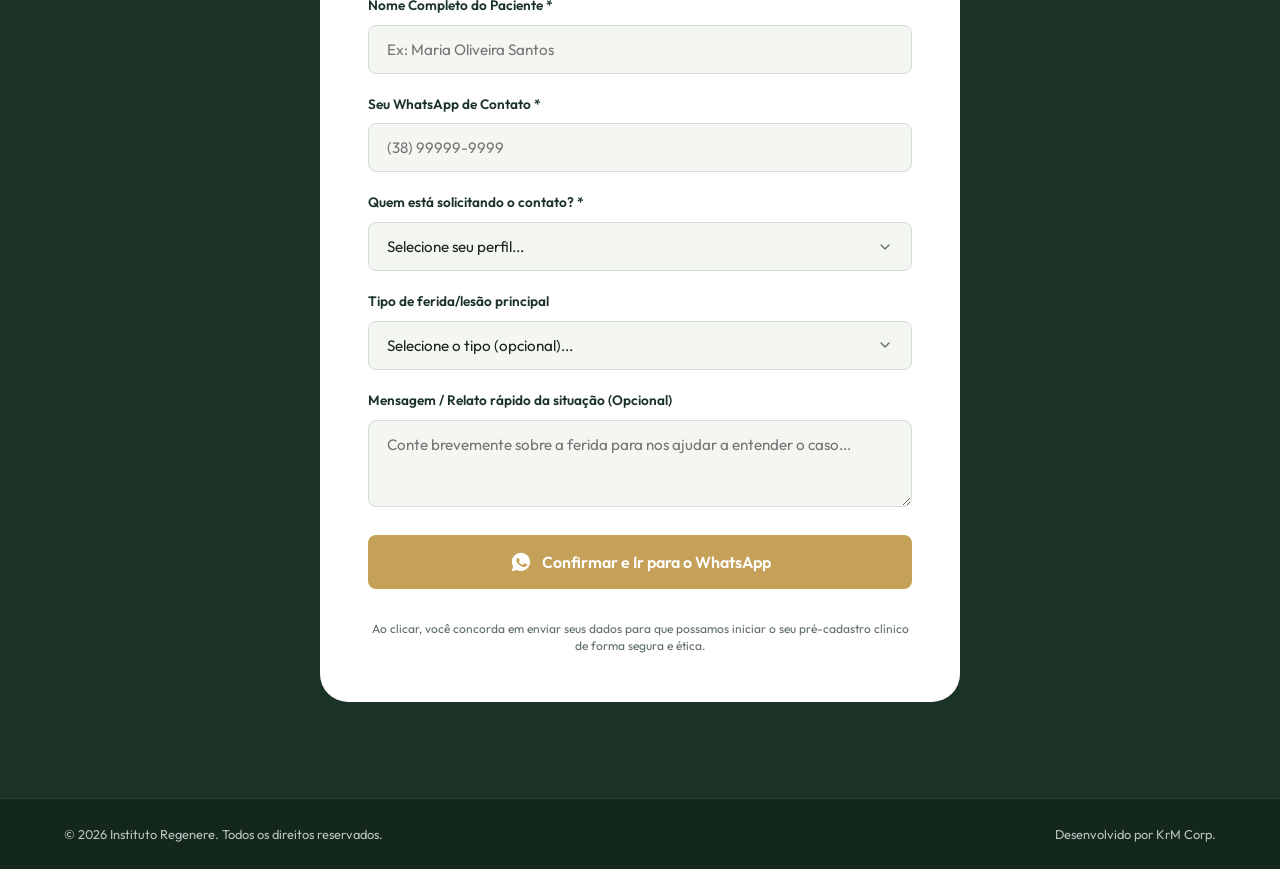
==== commit 6dcf5cbd: "style(cta): update header and hero button text labels" ====
--- a/index.html
+++ b/index.html
@@ -42,7 +42,7 @@
             
             <!-- Botão CTA Cabeçalho -->
             <div class="header-cta">
-                <a href="#contato" class="btn btn-gold btn-sm">Agendar Avaliação</a>
+                <a href="#contato" class="btn btn-gold btn-sm">Fale Conosco</a>
             </div>
             
             <!-- Botão Menu Mobile -->
@@ -72,7 +72,7 @@
                         <svg class="icon-svg btn-icon" viewBox="0 0 24 24" fill="currentColor">
                             <path d="M12.012 2c-5.506 0-9.989 4.478-9.99 9.984a9.96 9.96 0 0 0 1.335 4.963L2 22l5.233-1.371a9.944 9.944 0 0 0 4.779 1.21h.005c5.506 0 9.989-4.478 9.99-9.985A9.998 9.998 0 0 0 12.012 2zm5.727 14.13c-.25.706-1.464 1.295-2.023 1.374-.485.068-.96.284-3.087-.55-2.723-1.07-4.484-3.838-4.62-4.019-.136-.18-1.109-1.472-1.109-2.809 0-1.337.702-1.996.952-2.268.25-.272.545-.34.726-.34.182 0 .364.002.522.01.168.006.39-.062.613.475.227.55.772 1.884.84 2.02.068.136.113.295.023.476-.09.182-.136.295-.272.453-.136.16-.285.358-.408.483-.136.136-.28.284-.12.56.16.277.71 1.171 1.523 1.893.813.722 1.5 1.077 1.84 1.247.34.17.545.136.75-.102.204-.238.885-1.032 1.123-1.383.238-.35.476-.295.794-.176.318.12 2.019.952 2.36 1.122.34.17.568.25.648.385.08.137.08.794-.17 1.502z"/>
                         </svg>
-                        Agendar via WhatsApp
+                        Entre em contato
                     </a>
                     <a href="#especialidades" class="btn btn-outline btn-lg">Conhecer Especialidades</a>
                 </div>
--- a/style.css
+++ b/style.css
@@ -903,11 +903,11 @@
 }
 
 .team-avatar.avatar-linda {
-    object-position: center 15%;
+    object-position: center 35%;
 }
 
 .team-avatar.avatar-junia {
-    object-position: center 10%;
+    object-position: center 40%;
 }
 
 
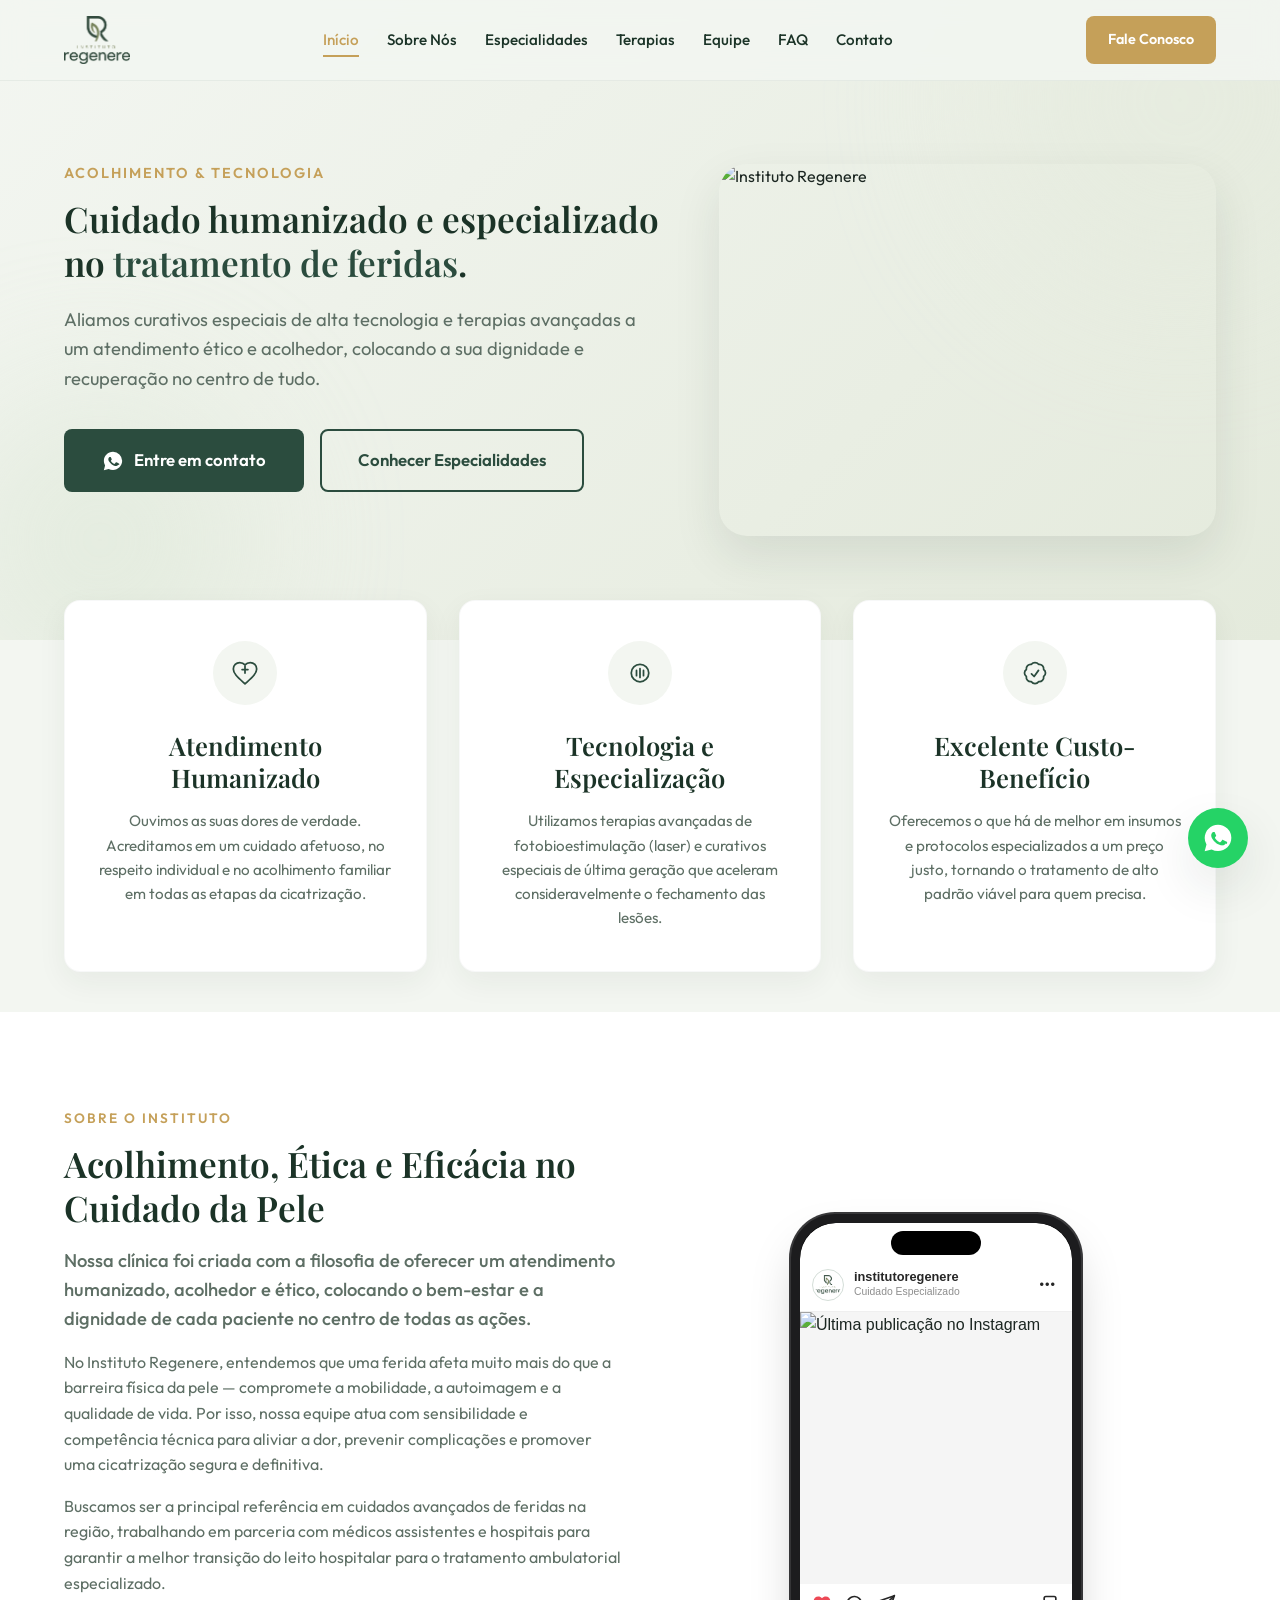
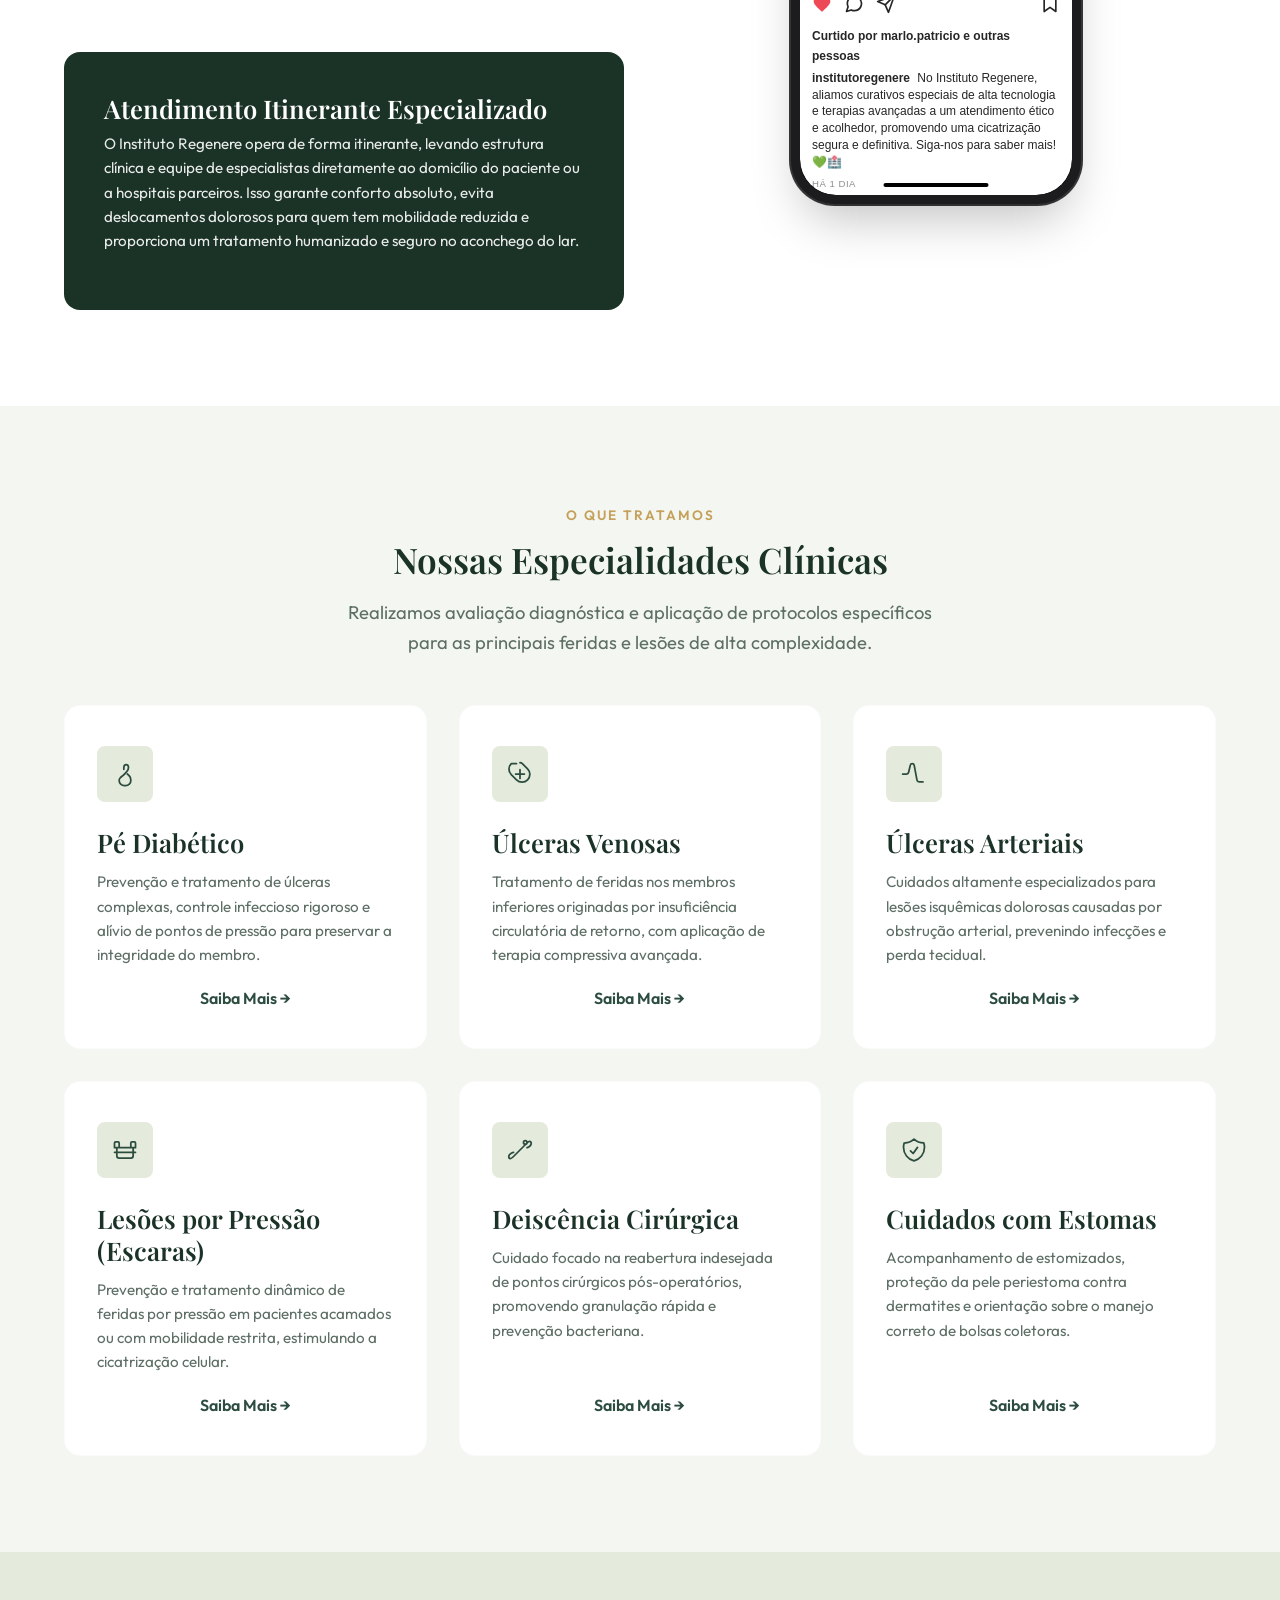
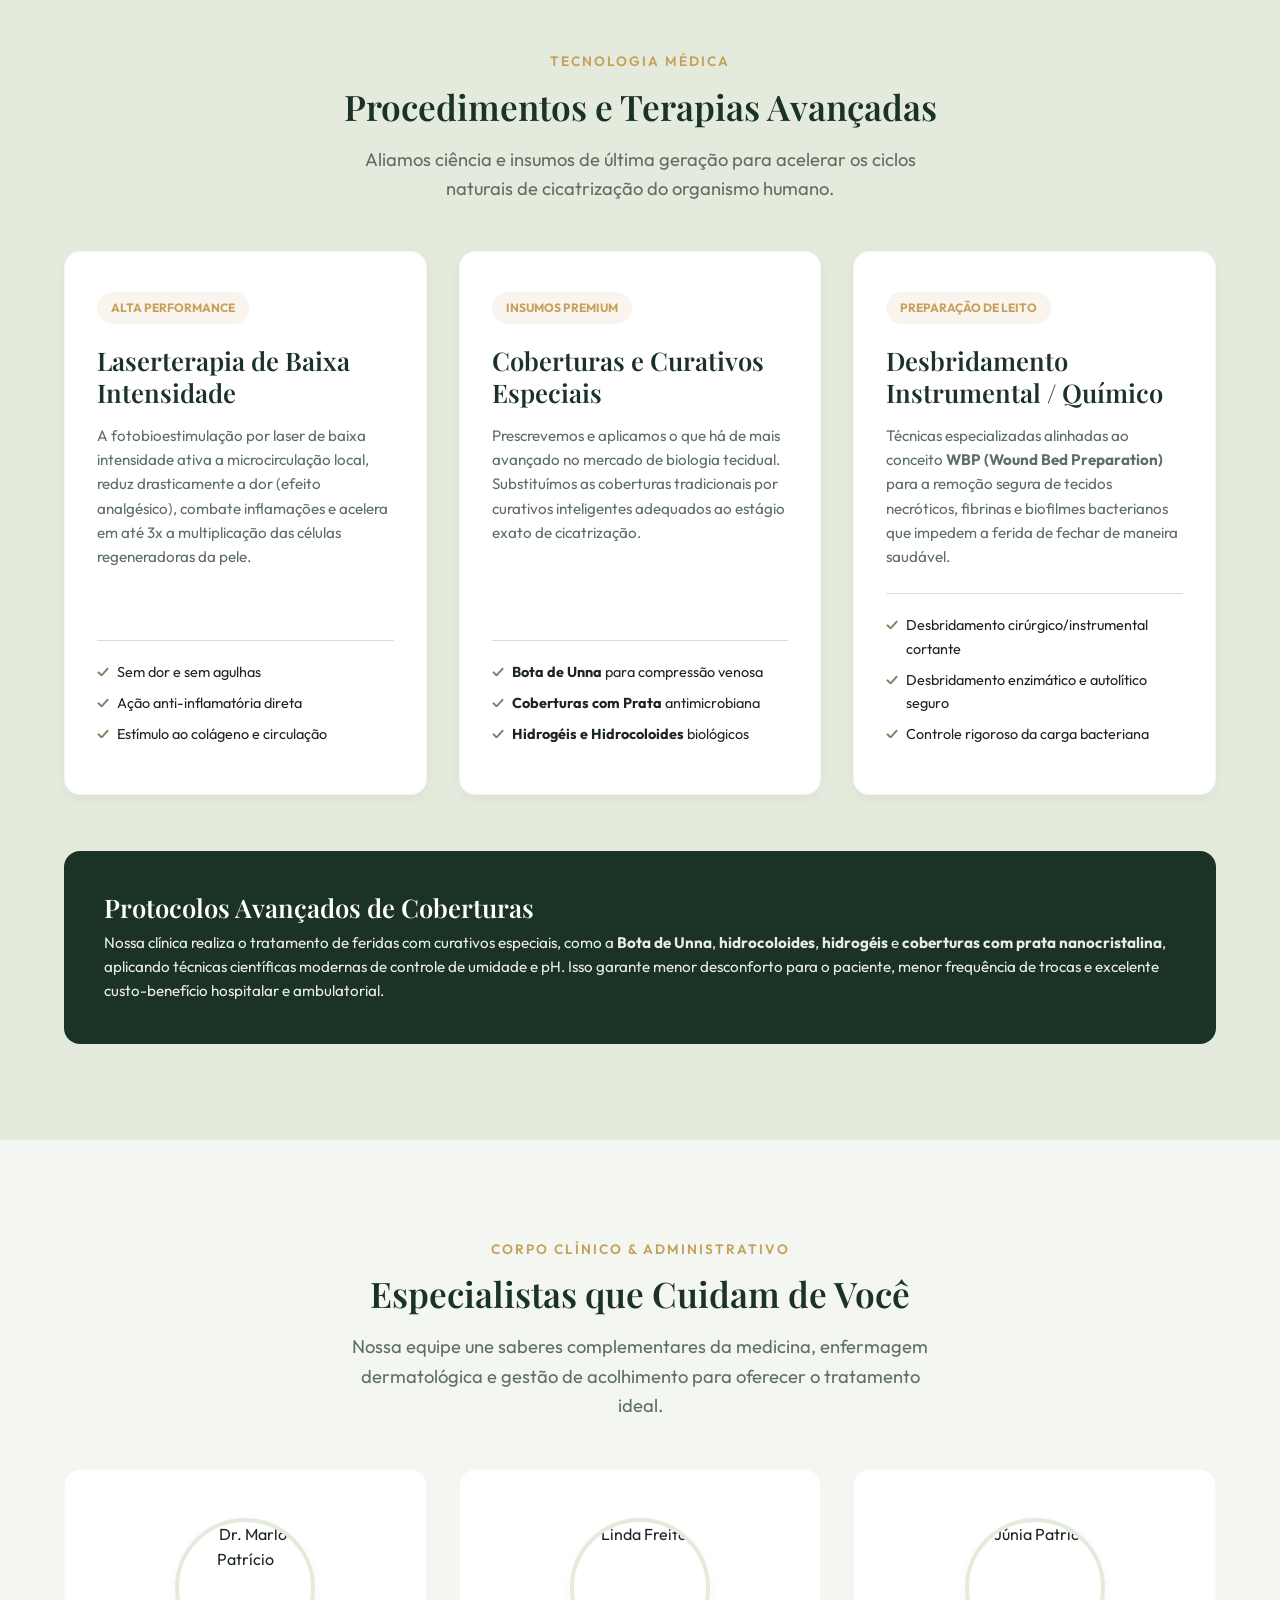
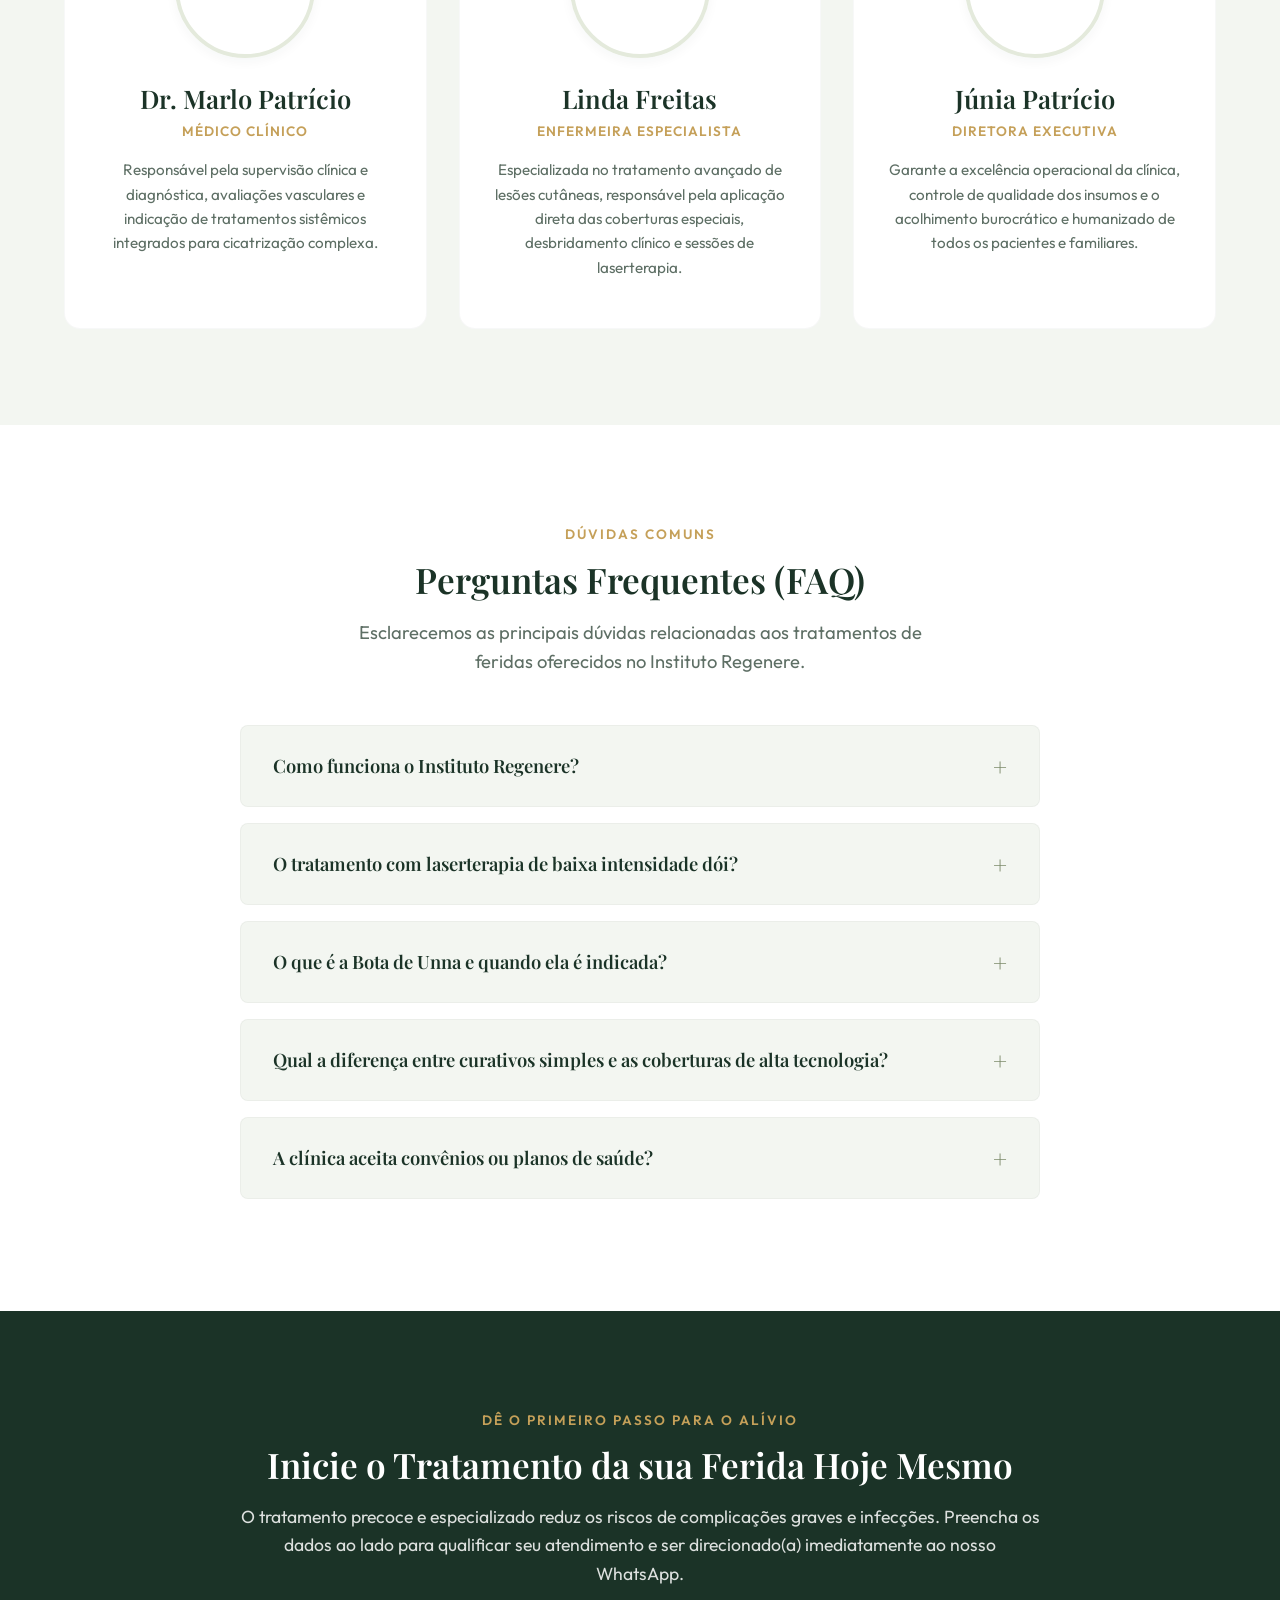
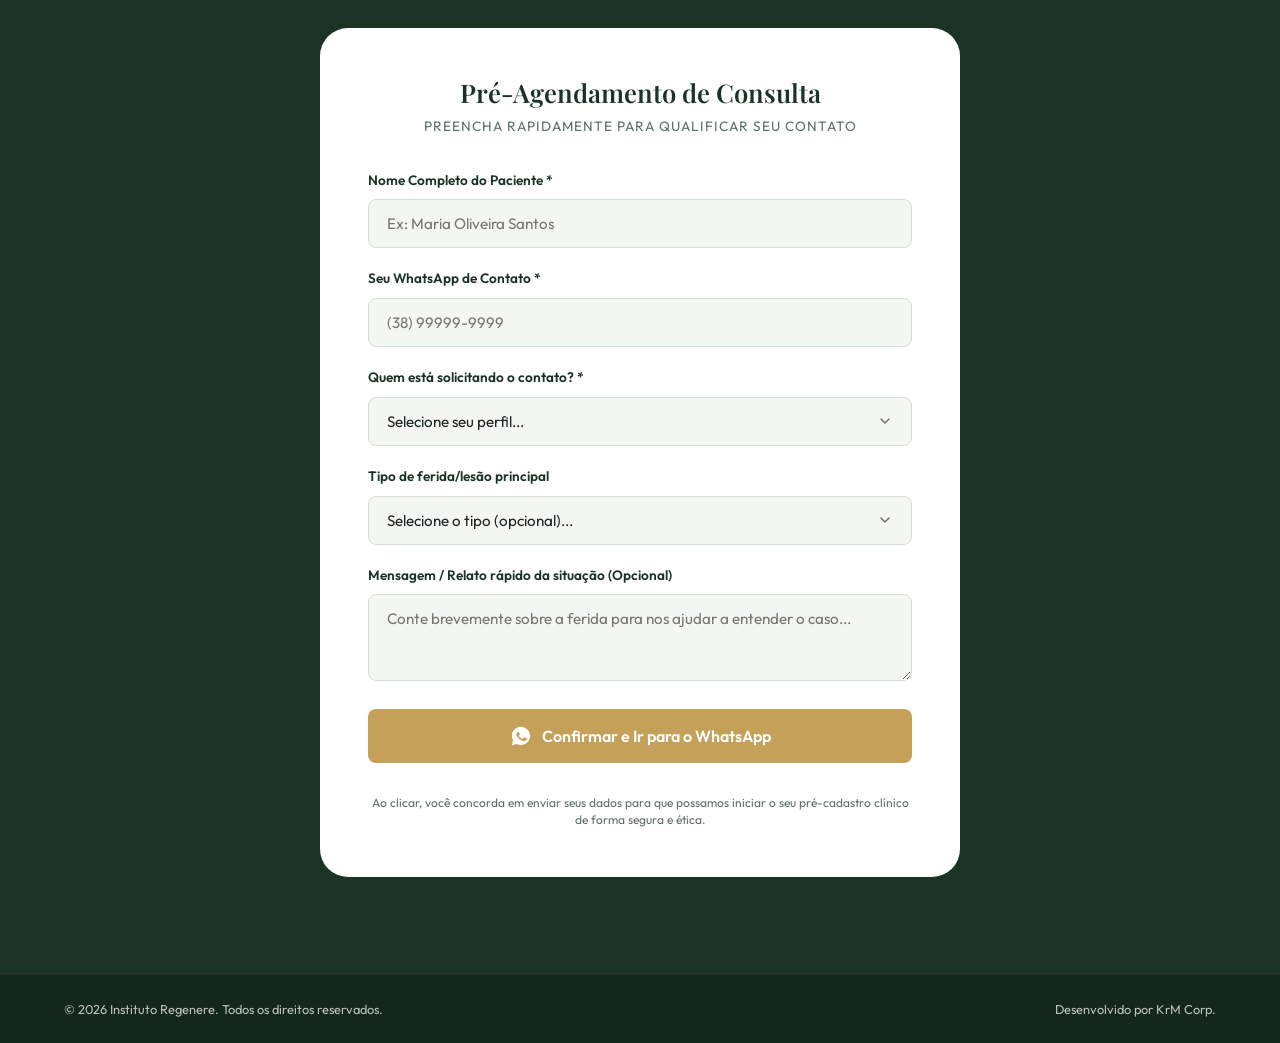
==== commit 0d7cd5d7: "feat(about): add premium iphone mockup for dynamic instagram latest post" ====
--- a/index.html
+++ b/index.html
@@ -130,7 +130,7 @@
 
     <!-- Seção Sobre Nós -->
     <section class="about-section section-padding" id="sobre">
-        <div class="container">
+        <div class="container grid grid-2">
             <div class="about-info">
                 <span class="section-tag">Sobre o Instituto</span>
                 <h2 class="section-title">Acolhimento, Ética e Eficácia no Cuidado da Pele</h2>
@@ -142,6 +142,60 @@
                     <div class="tech-highlight-content">
                         <h4>Atendimento Itinerante Especializado</h4>
                         <p>O Instituto Regenere opera de forma itinerante, levando estrutura clínica e equipe de especialistas diretamente ao domicílio do paciente ou a hospitais parceiros. Isso garante conforto absoluto, evita deslocamentos dolorosos para quem tem mobilidade reduzida e proporciona um tratamento humanizado e seguro no aconchego do lar.</p>
+                    </div>
+                </div>
+            </div>
+
+            <div class="about-visual">
+                <!-- Mockup de iPhone mostrando post do Instagram -->
+                <div class="iphone-mockup shadow-lg">
+                    <div class="iphone-notch-area">
+                        <div class="iphone-dynamic-island"></div>
+                    </div>
+                    <div class="iphone-screen">
+                        <div id="instagram-post-container" class="instagram-post-card">
+                            <div class="insta-header">
+                                <img src="assets/images/logo.png" alt="Instituto Regenere Logo" class="insta-profile-pic">
+                                <div class="insta-user-info">
+                                    <span class="insta-username">institutoregenere</span>
+                                    <span class="insta-location">Cuidado Especializado</span>
+                                </div>
+                                <button class="insta-more-btn" aria-label="Opções">•••</button>
+                            </div>
+                            <div class="insta-image-wrapper">
+                                <img id="insta-post-image" src="assets/images/FotoHero.jpg" alt="Última publicação no Instagram" class="insta-post-img">
+                            </div>
+                            <div class="insta-actions">
+                                <div class="insta-left-actions">
+                                    <svg class="insta-icon like-icon" viewBox="0 0 24 24" fill="currentColor" aria-hidden="true">
+                                        <path d="M12 21.35l-1.45-1.32C5.4 15.36 2 12.28 2 8.5 2 5.42 4.42 3 7.5 3c1.74 0 3.41.81 4.5 2.09C13.09 3.81 14.76 3 16.5 3 19.58 3 22 5.42 22 8.5c0 3.78-3.4 6.86-8.55 11.54L12 21.35z"/>
+                                    </svg>
+                                    <svg class="insta-icon" viewBox="0 0 24 24" fill="none" stroke="currentColor" stroke-width="2" aria-hidden="true">
+                                        <path d="M21 11.5a8.38 8.38 0 01-.9 3.8 8.5 8.5 0 01-7.6 4.7 8.38 8.38 0 01-3.8-.9L3 21l1.9-5.7a8.38 8.38 0 01-.9-3.8 8.5 8.5 0 014.7-7.6 8.38 8.38 0 013.8-.9h.5a8.48 8.48 0 018 8v.5z"/>
+                                    </svg>
+                                    <svg class="insta-icon" viewBox="0 0 24 24" fill="none" stroke="currentColor" stroke-width="2" aria-hidden="true">
+                                        <line x1="22" y1="2" x2="11" y2="13"/>
+                                        <polygon points="22 2 15 22 11 13 2 9 22 2"/>
+                                    </svg>
+                                </div>
+                                <div class="insta-right-actions">
+                                    <svg class="insta-icon" viewBox="0 0 24 24" fill="none" stroke="currentColor" stroke-width="2" aria-hidden="true">
+                                        <path d="M19 21l-7-5-7 5V5a2 2 0 0 1 2-2h10a2 2 0 0 1 2 2z"/>
+                                    </svg>
+                                </div>
+                            </div>
+                            <div class="insta-likes">
+                                <strong>Curtido por marlo.patricio e outras pessoas</strong>
+                            </div>
+                            <div class="insta-caption-area">
+                                <p class="insta-caption">
+                                    <strong class="insta-caption-username">institutoregenere</strong> 
+                                    <span id="insta-post-caption">No Instituto Regenere, aliamos curativos especiais de alta tecnologia e terapias avançadas a um atendimento ético e acolhedor, promovendo uma cicatrização segura e definitiva. Siga-nos para saber mais! 💚🏥</span>
+                                </p>
+                            </div>
+                            <div class="insta-date" id="insta-post-date">HÁ 1 DIA</div>
+                        </div>
+                        <div class="iphone-home-indicator"></div>
                     </div>
                 </div>
             </div>
--- a/style.css
+++ b/style.css
@@ -633,21 +633,201 @@
     display: flex;
     align-items: center;
     justify-content: center;
-}
-
-.about-img-container {
-    border-radius: var(--radius-lg);
+    width: 100%;
+}
+
+/* Mockup de iPhone Premium */
+.iphone-mockup {
+    position: relative;
+    width: 290px;
+    height: 590px;
+    background-color: #000;
+    border-radius: 44px;
+    border: 9px solid #1c1c1e;
+    box-shadow: 0 25px 50px -12px rgba(0, 0, 0, 0.25), 
+                0 0 0 2px #3a3a3c,
+                inset 0 0 10px rgba(0, 0, 0, 0.8);
     overflow: hidden;
+    display: flex;
+    flex-direction: column;
+}
+
+.iphone-notch-area {
+    position: absolute;
+    top: 0;
+    left: 0;
+    right: 0;
+    height: 38px;
+    z-index: 10;
+    pointer-events: none;
+    background: transparent;
+}
+
+.iphone-dynamic-island {
+    width: 90px;
+    height: 24px;
+    background: #000;
+    border-radius: 12px;
+    margin: 8px auto 0;
+}
+
+.iphone-screen {
+    width: 100%;
+    height: 100%;
+    background-color: #fff;
+    border-radius: 36px;
+    overflow-y: auto;
+    padding-top: 36px;
+    padding-bottom: 24px;
     position: relative;
-    width: 90%;
-    aspect-ratio: 4/5;
-}
-
-.about-img {
+    display: flex;
+    flex-direction: column;
+    scrollbar-width: none; /* Firefox */
+}
+
+.iphone-screen::-webkit-scrollbar {
+    display: none; /* Safari and Chrome */
+}
+
+.iphone-home-indicator {
+    position: absolute;
+    bottom: 8px;
+    left: 50%;
+    transform: translateX(-50%);
+    width: 105px;
+    height: 4px;
+    background-color: #000;
+    border-radius: 2px;
+    z-index: 10;
+    pointer-events: none;
+}
+
+/* Instagram Post Estilizado */
+.instagram-post-card {
+    width: 100%;
+    background: #fff;
+    display: flex;
+    flex-direction: column;
+    font-family: -apple-system, BlinkMacSystemFont, "Segoe UI", Roboto, Helvetica, Arial, sans-serif;
+    cursor: pointer;
+    text-align: left;
+}
+
+.insta-header {
+    display: flex;
+    align-items: center;
+    padding: 10px 12px;
+    border-bottom: 1px solid #efefef;
+}
+
+.insta-profile-pic {
+    width: 32px;
+    height: 32px;
+    border-radius: 50%;
+    object-fit: contain;
+    background-color: var(--color-white);
+    border: 1px solid var(--color-border);
+    padding: 2px;
+    margin-right: 10px;
+}
+
+.insta-user-info {
+    display: flex;
+    flex-direction: column;
+    flex-grow: 1;
+}
+
+.insta-username {
+    font-size: 0.8rem;
+    font-weight: 600;
+    color: #262626;
+    line-height: 1.2;
+}
+
+.insta-location {
+    font-size: 0.65rem;
+    color: #8e8e8e;
+}
+
+.insta-more-btn {
+    background: none;
+    border: none;
+    color: #262626;
+    font-size: 0.8rem;
+    letter-spacing: 1px;
+    cursor: pointer;
+    padding: 4px;
+}
+
+.insta-image-wrapper {
+    width: 100%;
+    aspect-ratio: 1/1;
+    overflow: hidden;
+    background-color: #f5f5f5;
+    position: relative;
+}
+
+.insta-post-img {
     width: 100%;
     height: 100%;
     object-fit: cover;
-}
+    transition: transform 0.3s ease;
+}
+
+.instagram-post-card:hover .insta-post-img {
+    transform: scale(1.02);
+}
+
+.insta-actions {
+    display: flex;
+    justify-content: space-between;
+    padding: 10px 12px 6px;
+}
+
+.insta-left-actions {
+    display: flex;
+    gap: 12px;
+}
+
+.insta-icon {
+    width: 20px;
+    height: 20px;
+    color: #262626;
+    fill: none;
+    stroke-linecap: round;
+    stroke-linejoin: round;
+}
+
+.insta-icon.like-icon {
+    color: #ed4956;
+    fill: #ed4956;
+}
+
+.insta-likes {
+    padding: 0 12px 4px;
+    font-size: 0.75rem;
+    color: #262626;
+}
+
+.insta-caption-area {
+    padding: 0 12px 6px;
+    font-size: 0.75rem;
+    line-height: 1.4;
+    color: #262626;
+}
+
+.insta-caption-username {
+    font-weight: 600;
+    margin-right: 4px;
+}
+
+.insta-date {
+    padding: 0 12px 12px;
+    font-size: 0.6rem;
+    color: #8e8e8e;
+    letter-spacing: 0.5px;
+}
+
 
 .floating-badge {
     position: absolute;
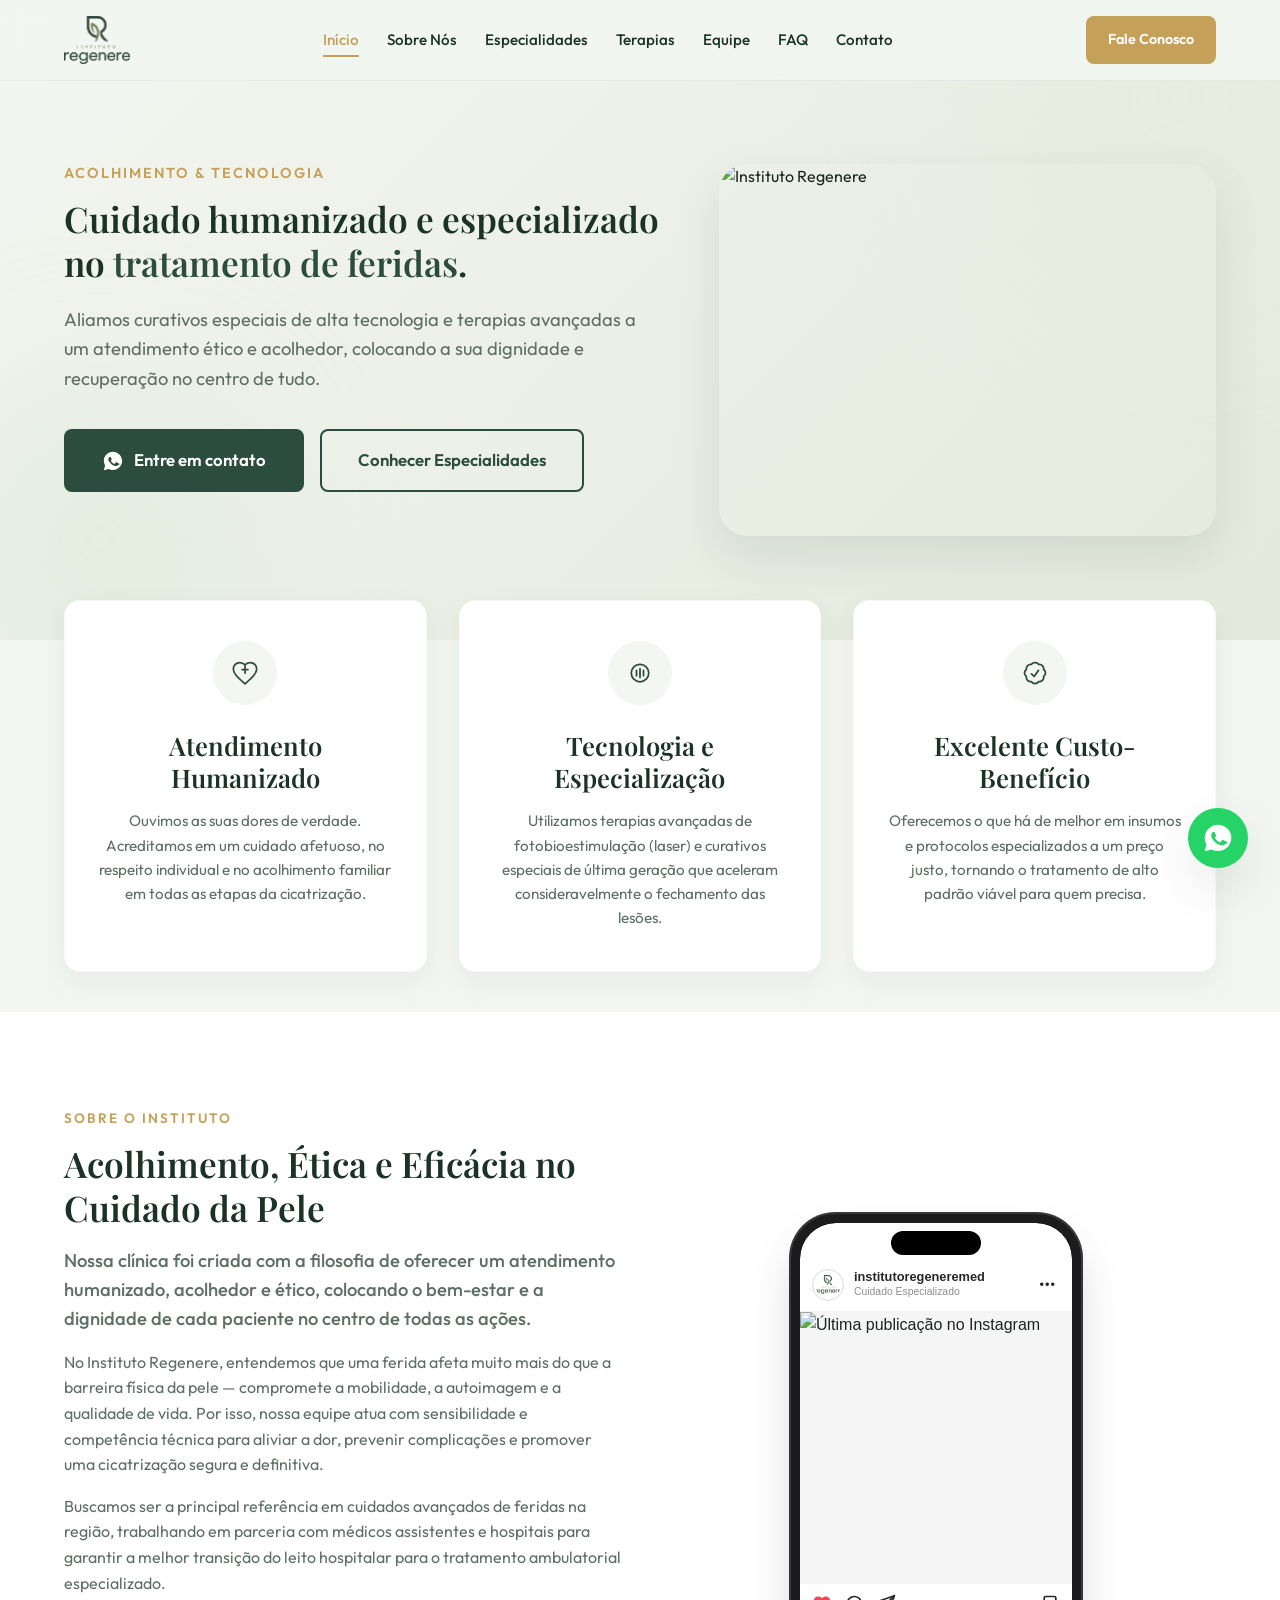
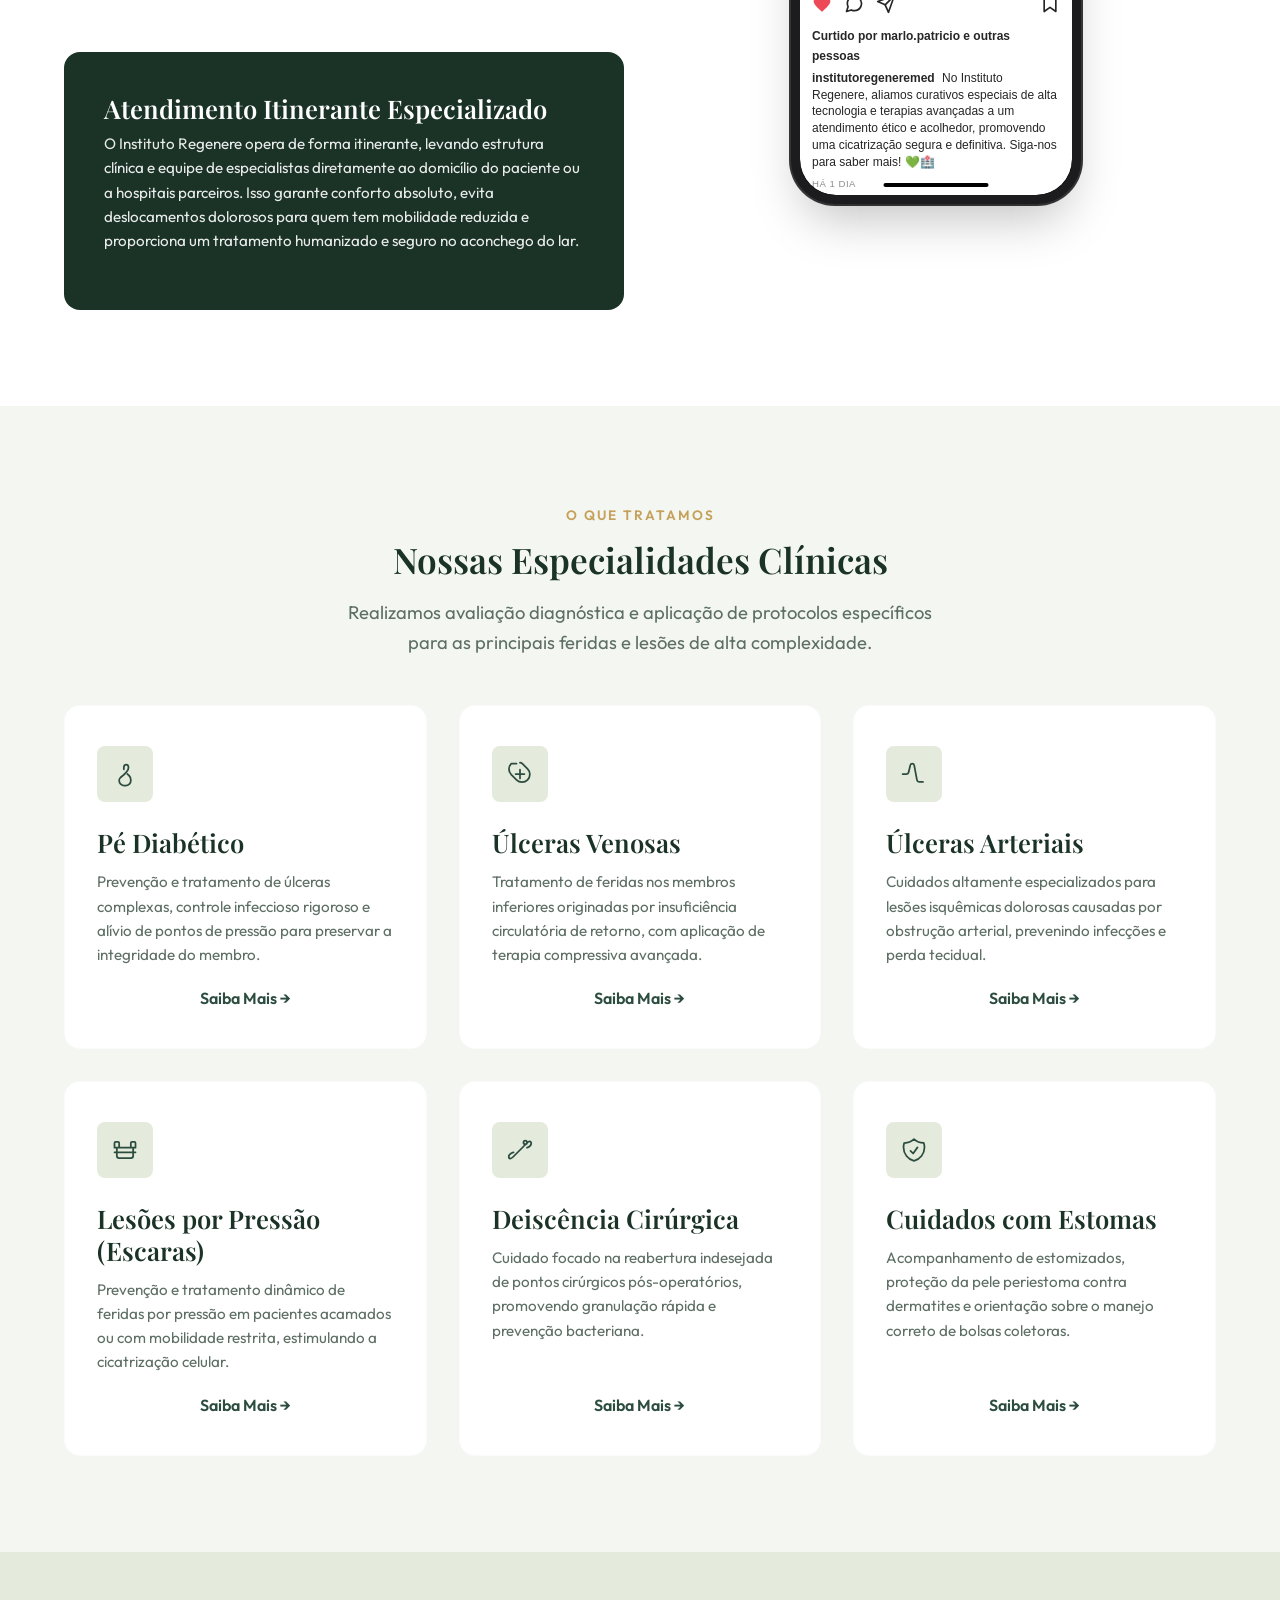
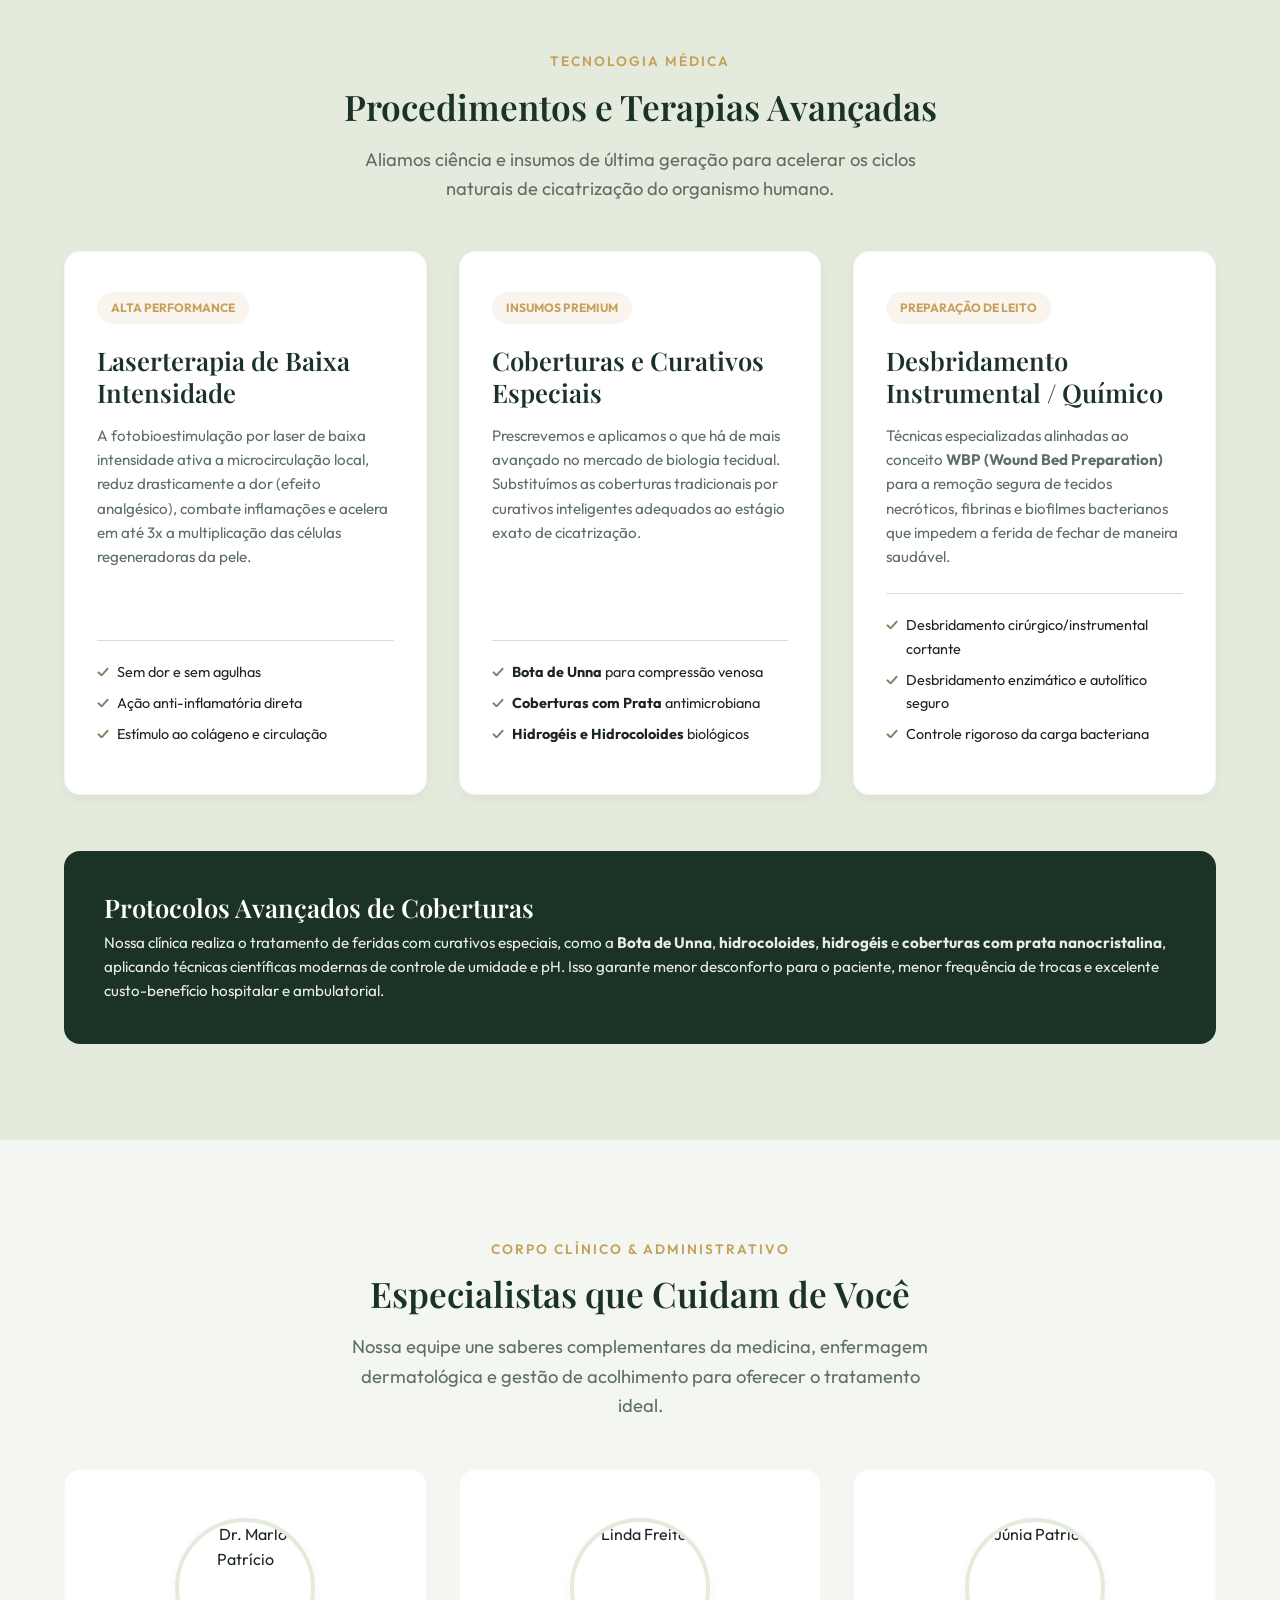
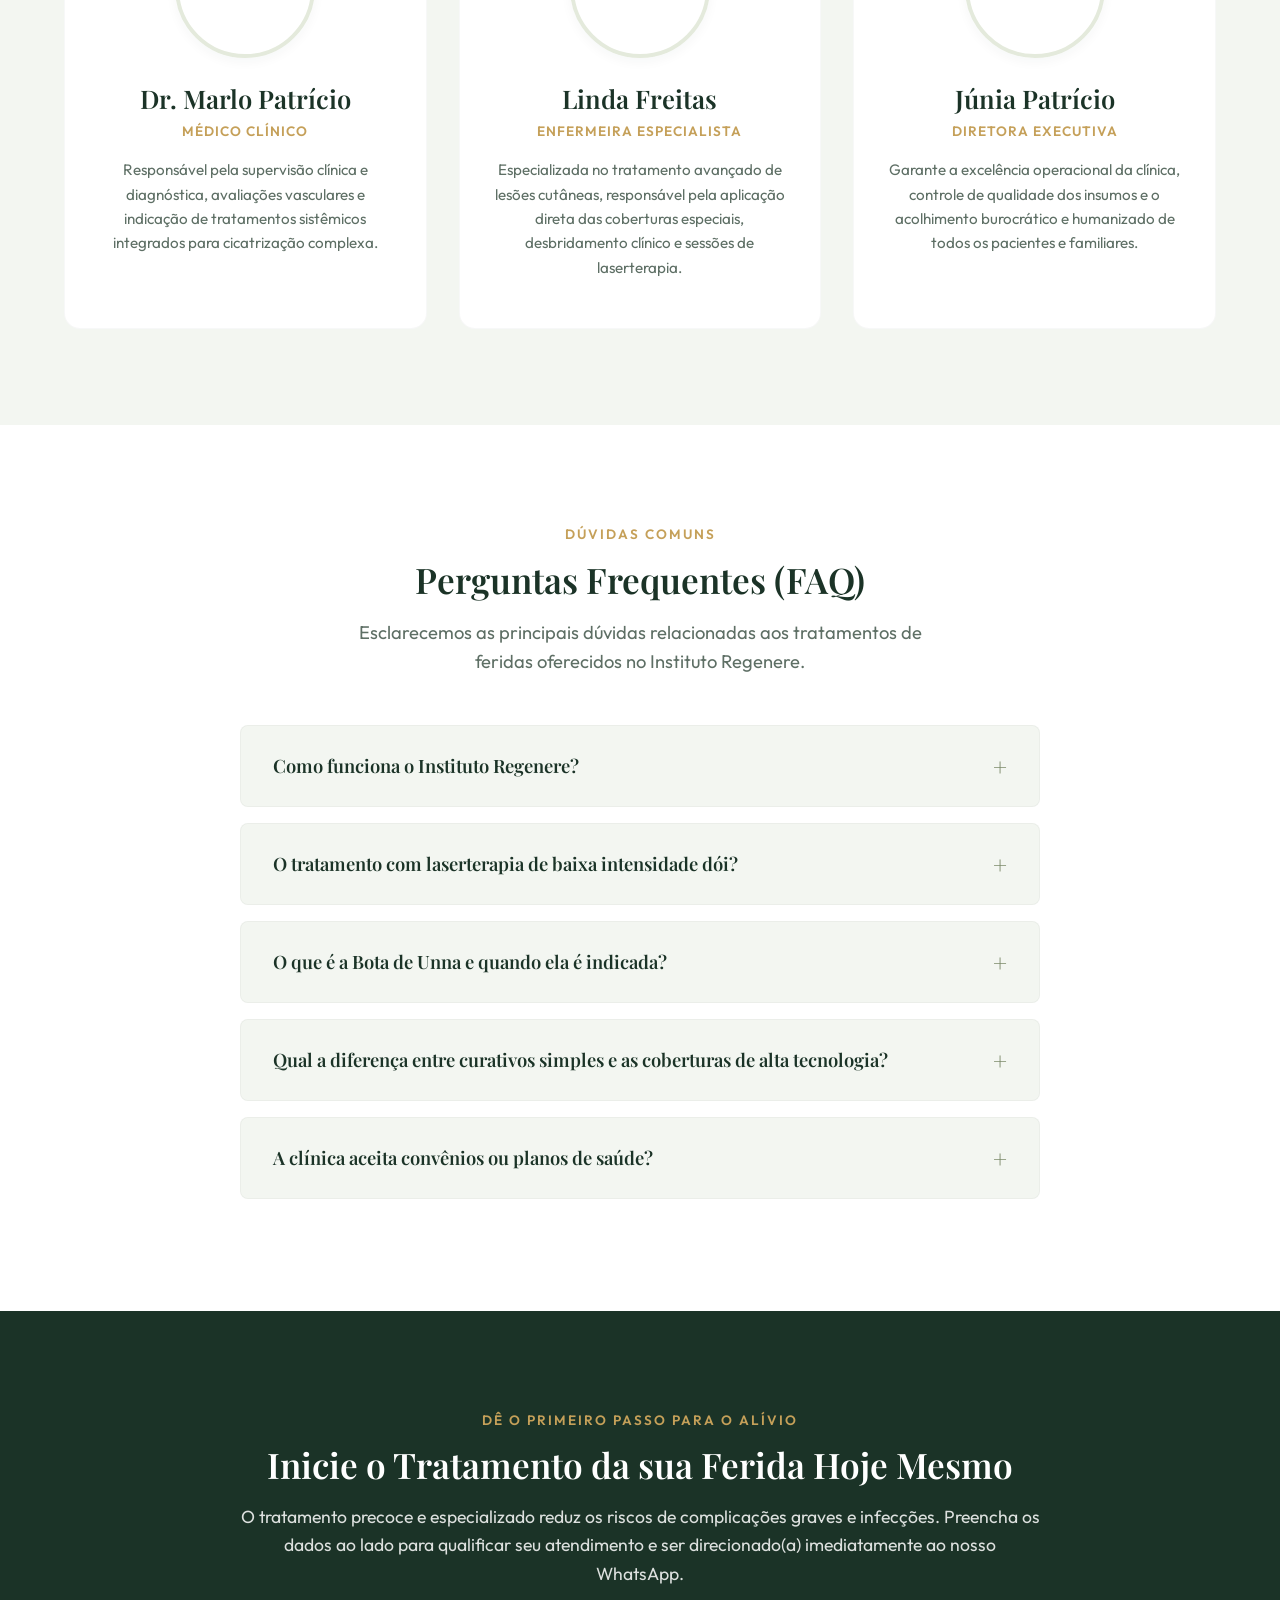
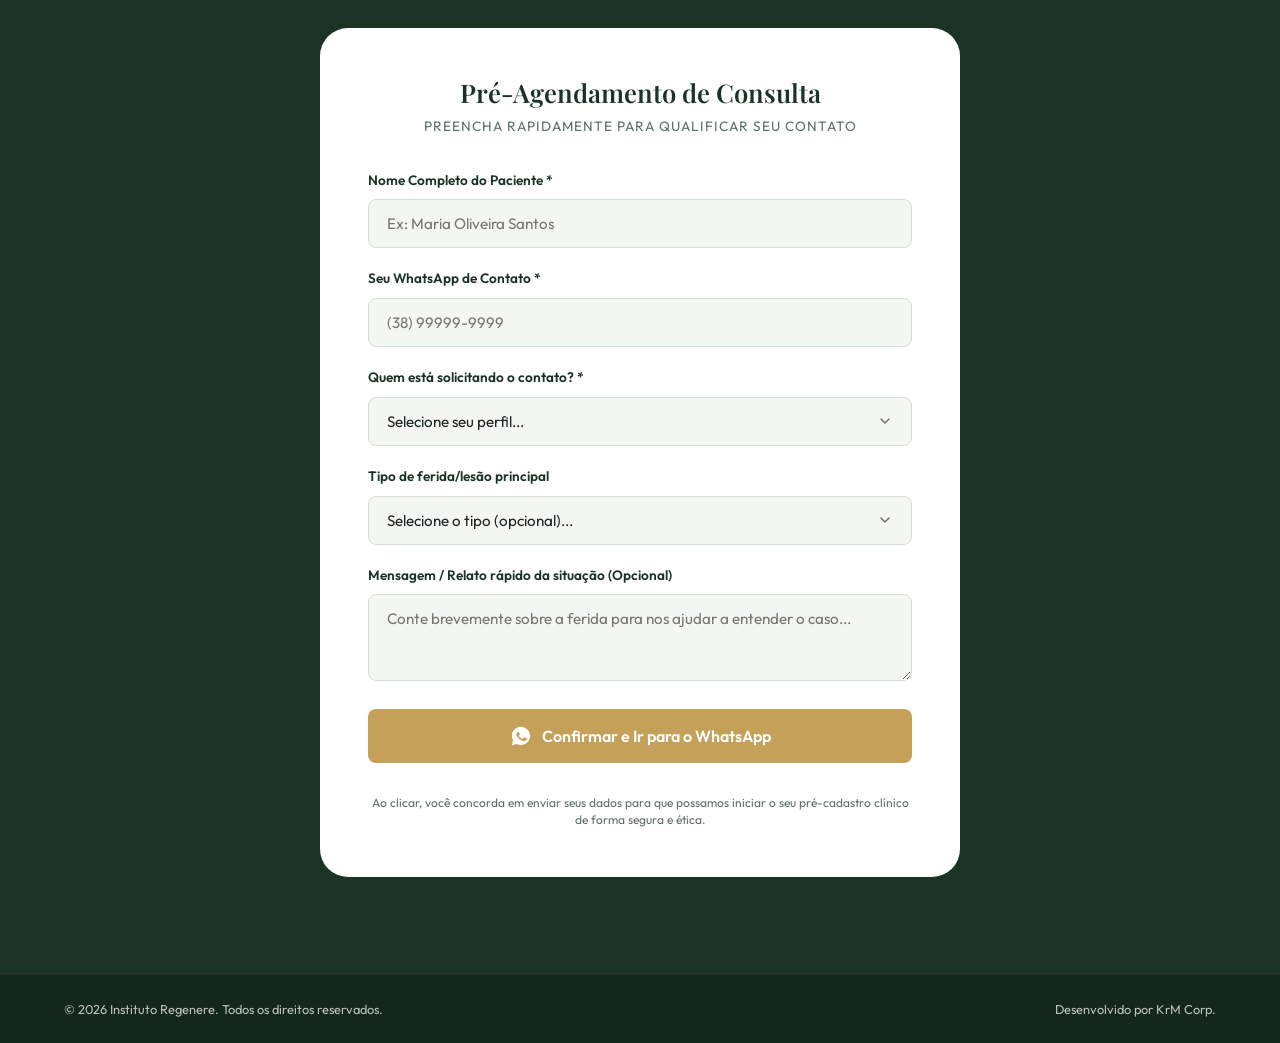
==== commit 8b28095f: "fix(instagram): update profile link and username handle to @institutoregeneremed" ====
--- a/index.html
+++ b/index.html
@@ -157,7 +157,7 @@
                             <div class="insta-header">
                                 <img src="assets/images/logo.png" alt="Instituto Regenere Logo" class="insta-profile-pic">
                                 <div class="insta-user-info">
-                                    <span class="insta-username">institutoregenere</span>
+                                    <span class="insta-username">institutoregeneremed</span>
                                     <span class="insta-location">Cuidado Especializado</span>
                                 </div>
                                 <button class="insta-more-btn" aria-label="Opções">•••</button>
@@ -189,7 +189,7 @@
                             </div>
                             <div class="insta-caption-area">
                                 <p class="insta-caption">
-                                    <strong class="insta-caption-username">institutoregenere</strong> 
+                                    <strong class="insta-caption-username">institutoregeneremed</strong> 
                                     <span id="insta-post-caption">No Instituto Regenere, aliamos curativos especiais de alta tecnologia e terapias avançadas a um atendimento ético e acolhedor, promovendo uma cicatrização segura e definitiva. Siga-nos para saber mais! 💚🏥</span>
                                 </p>
                             </div>
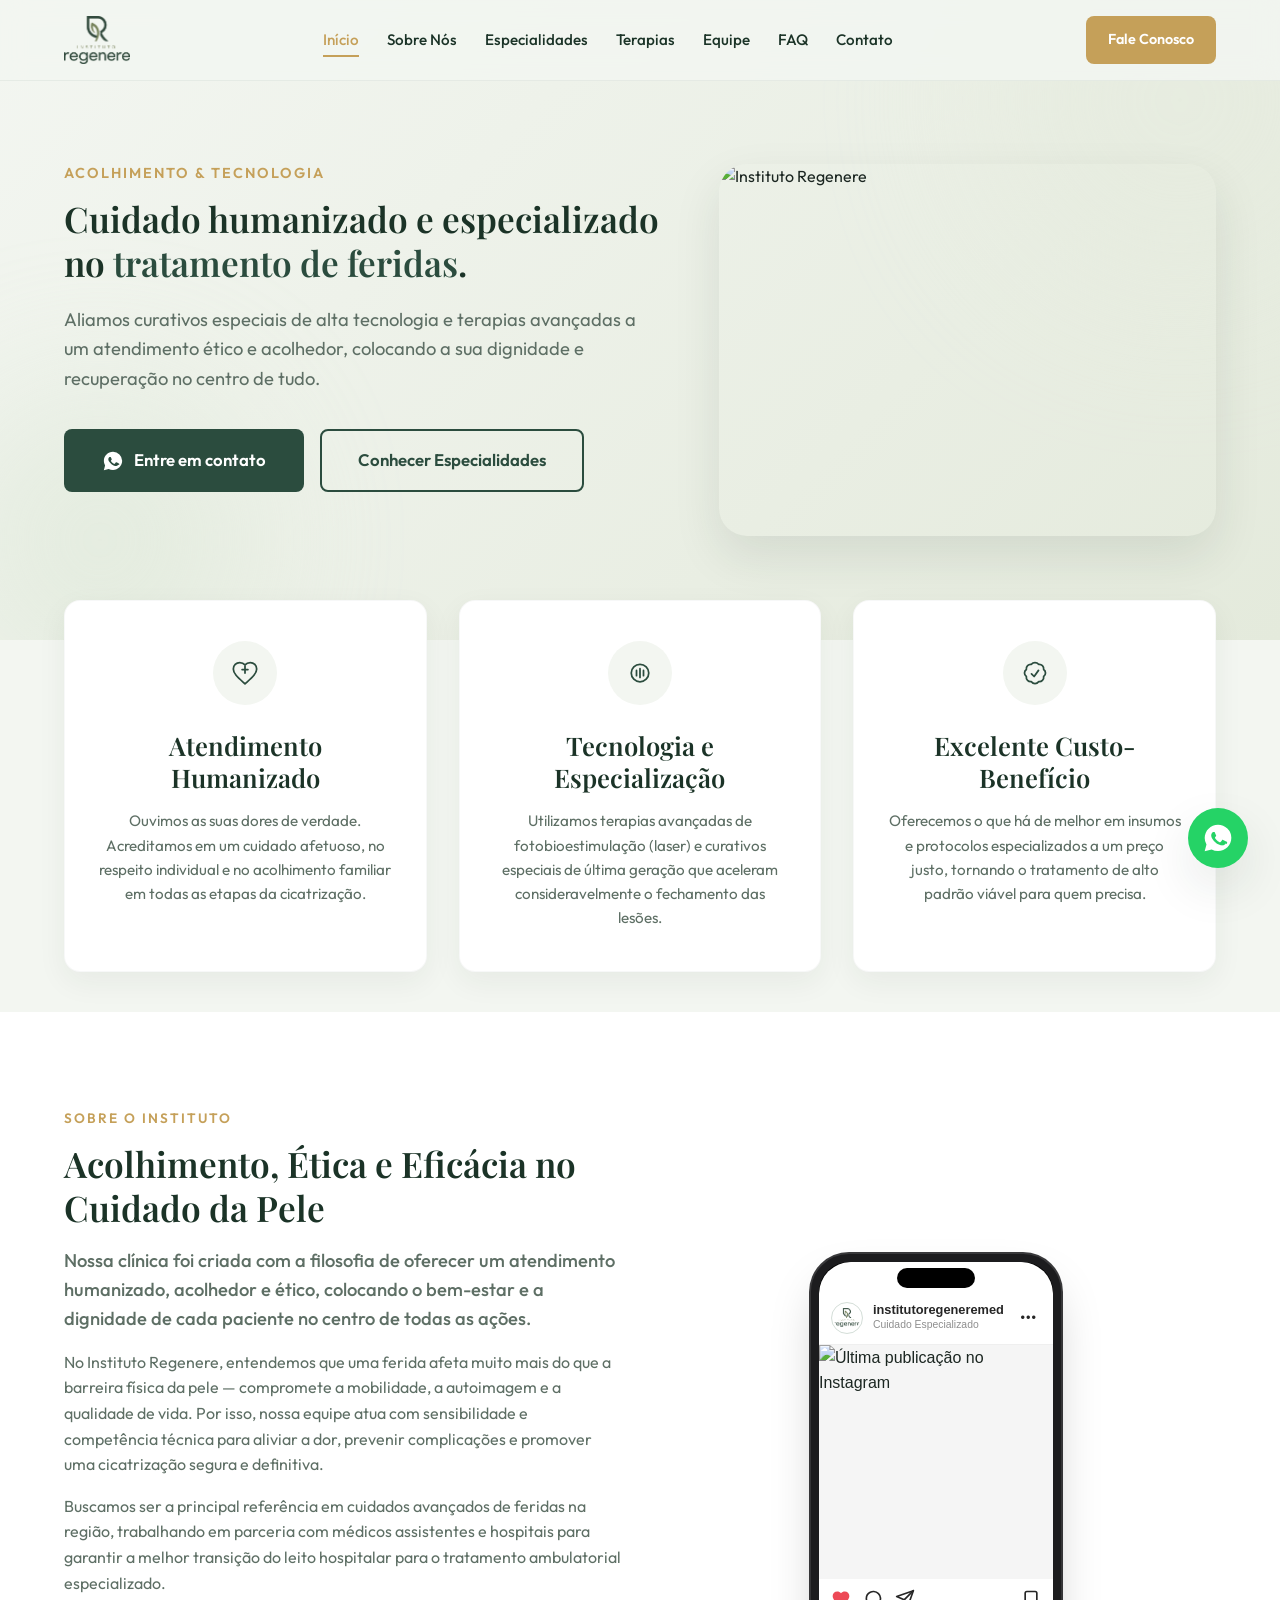
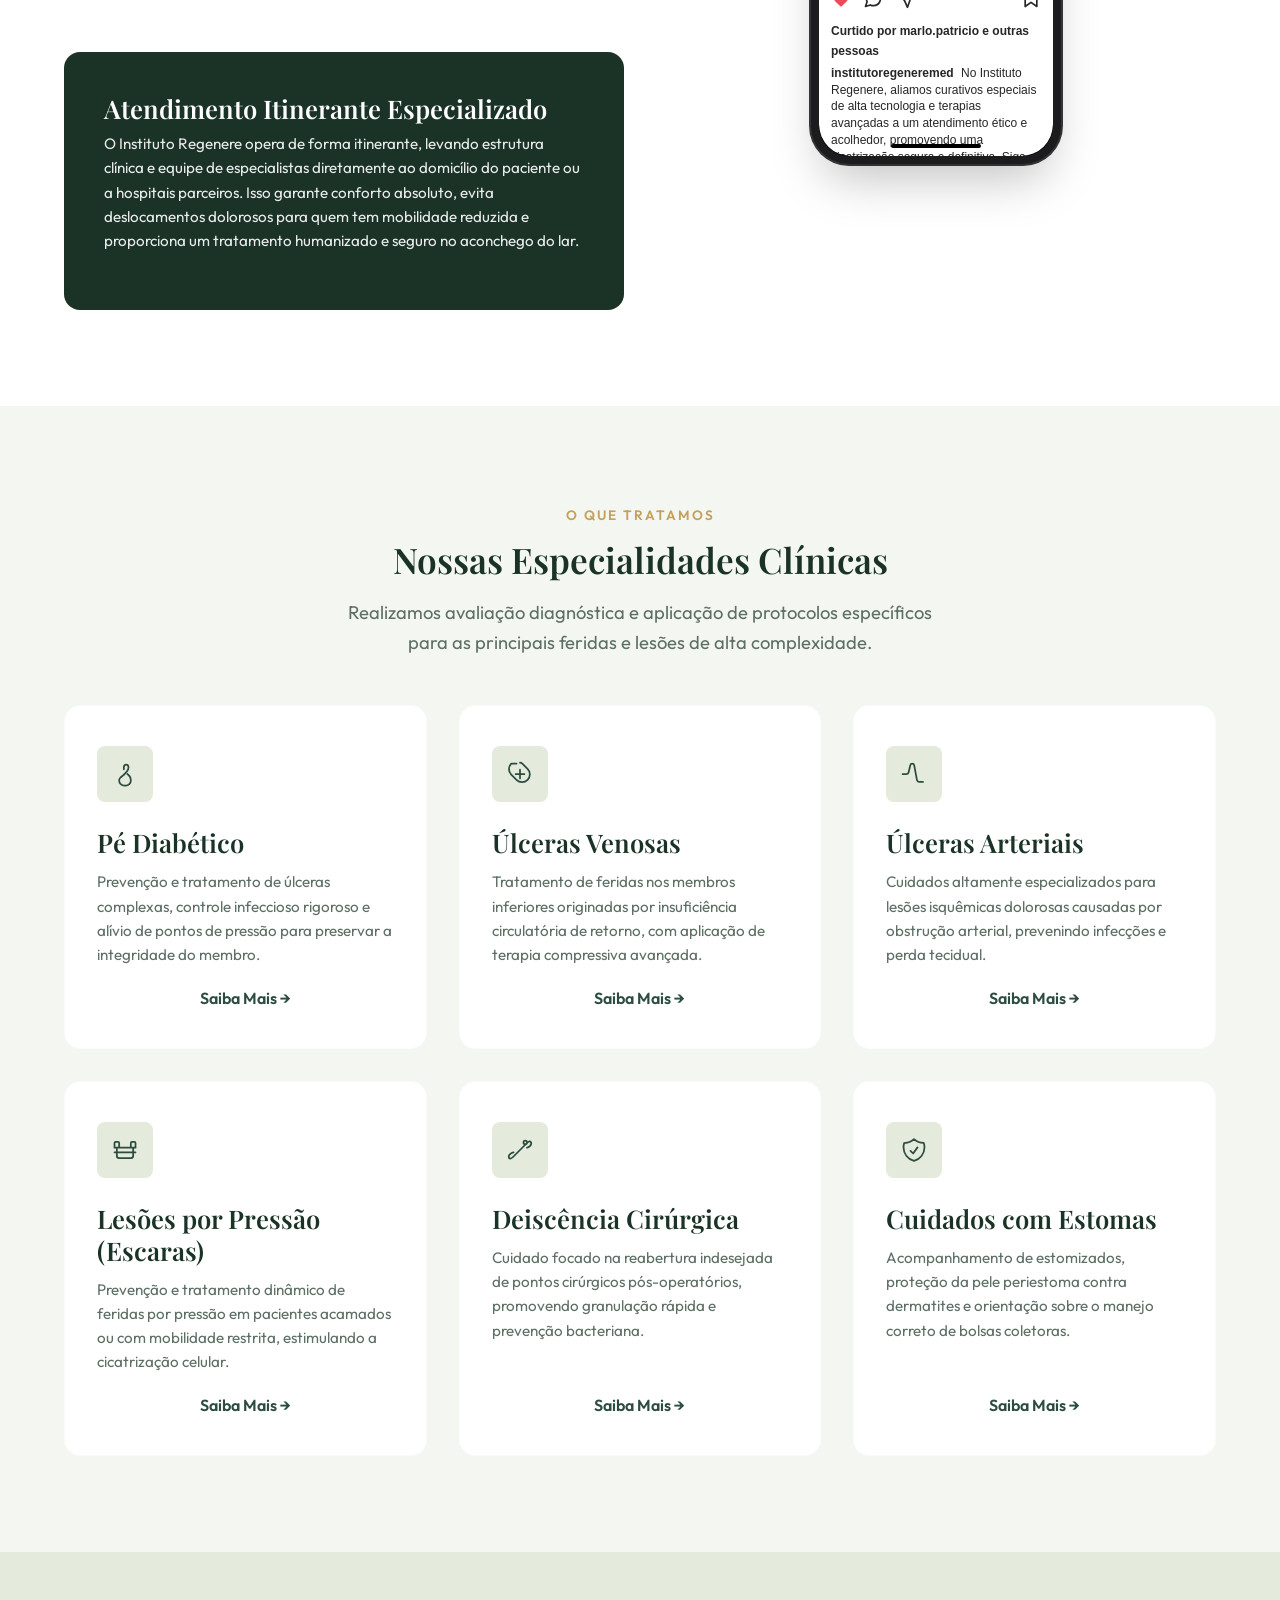
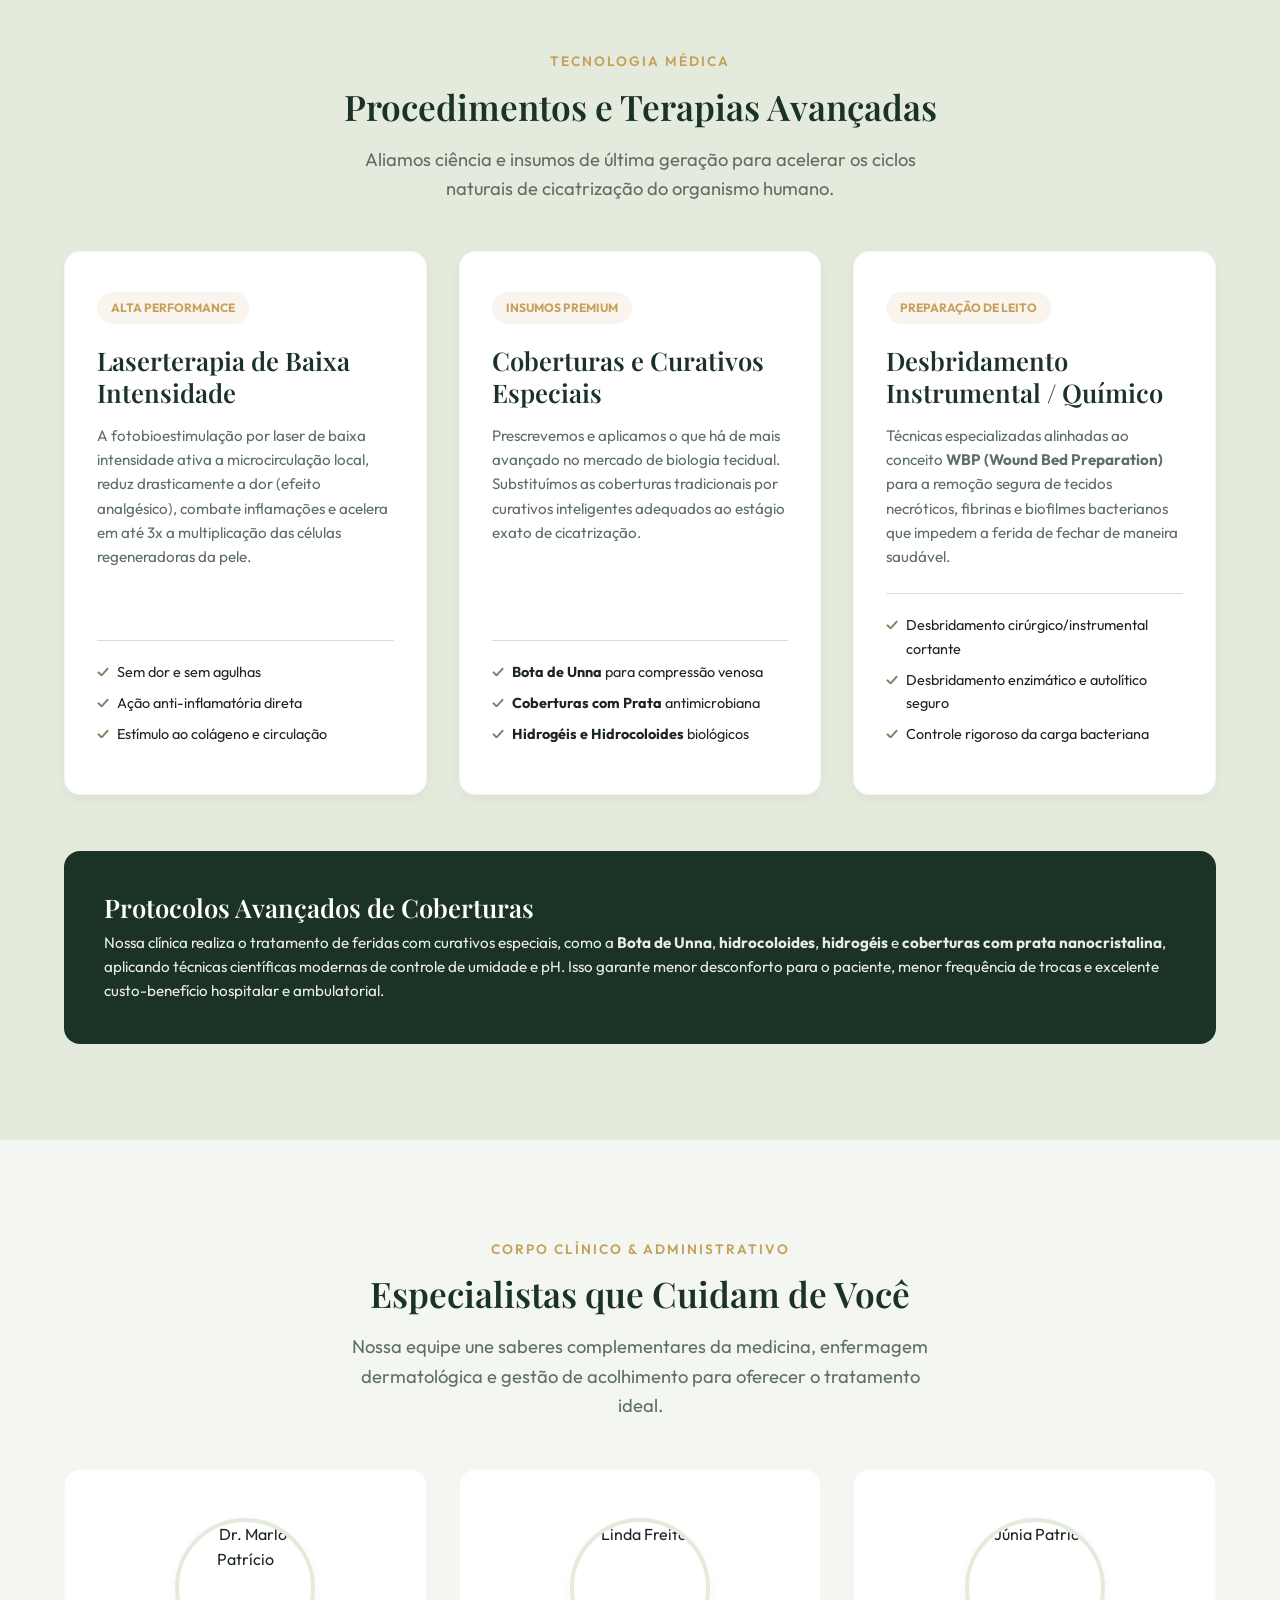
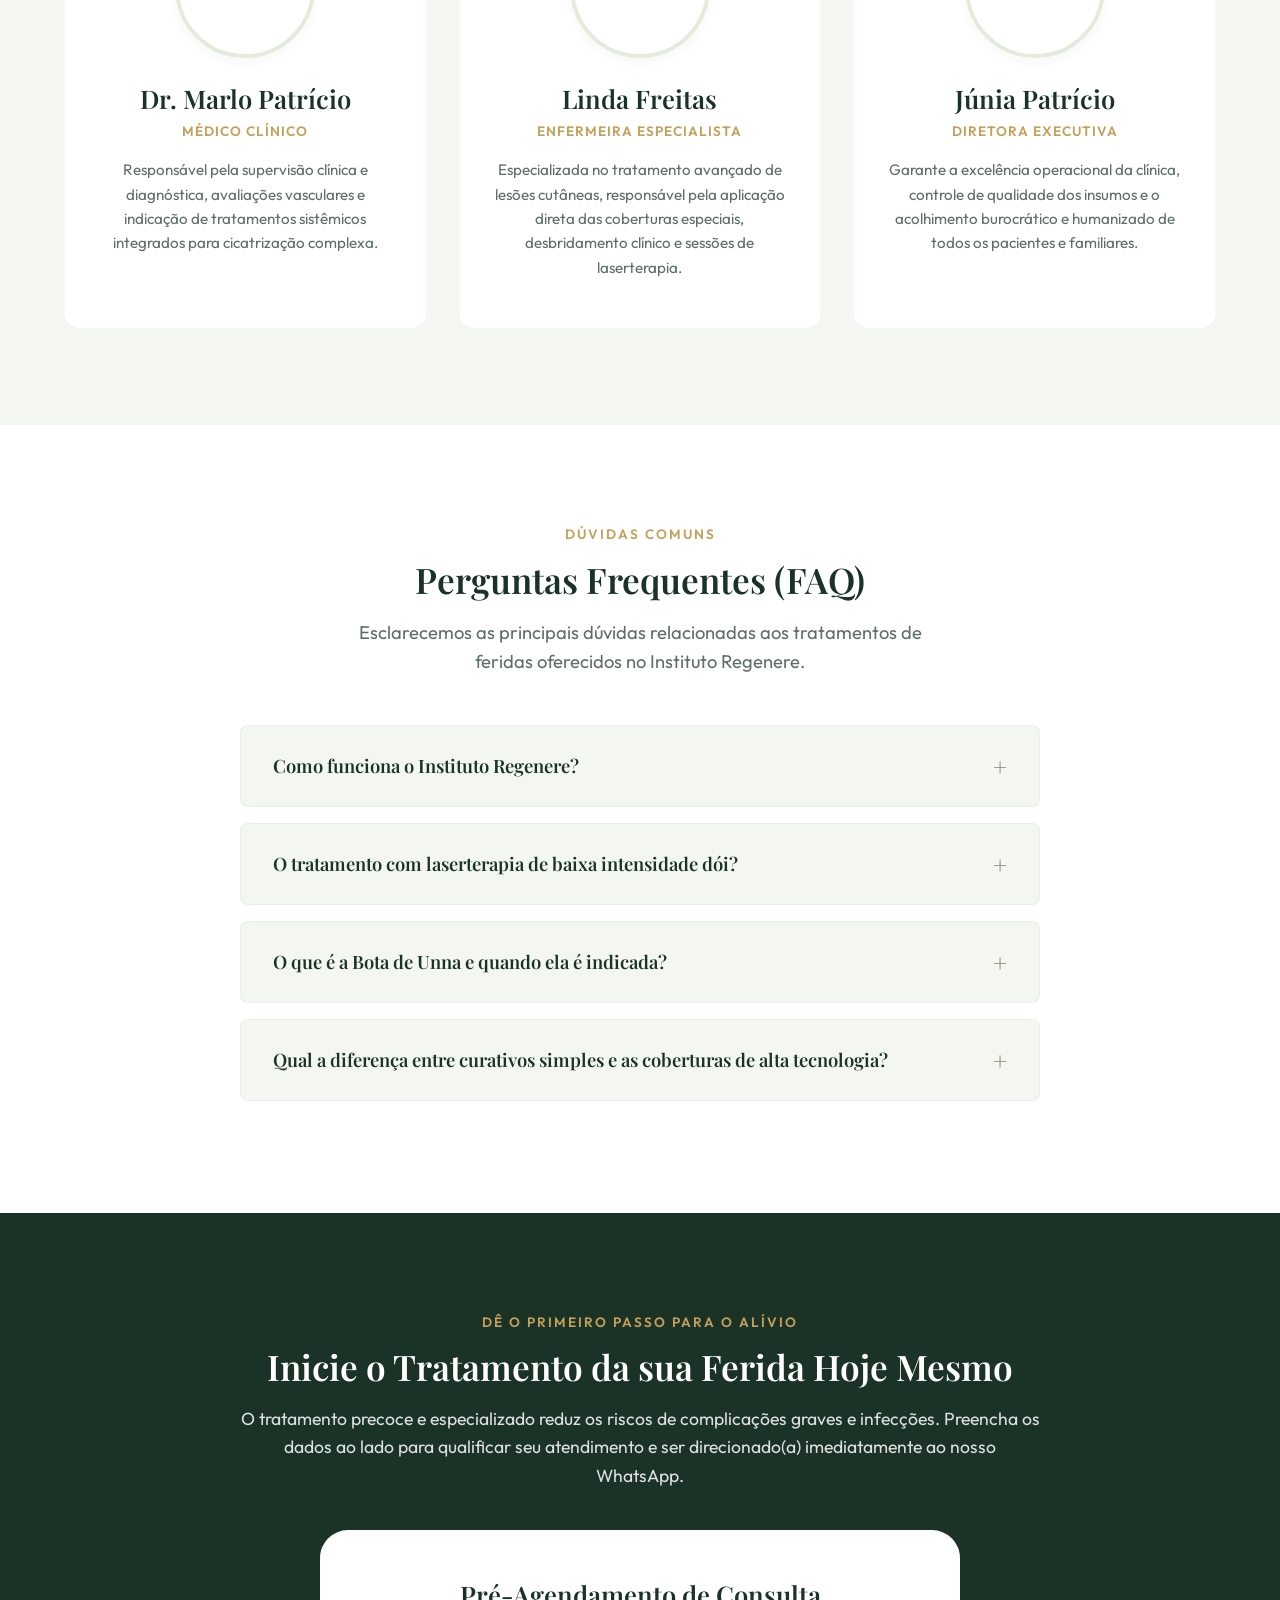
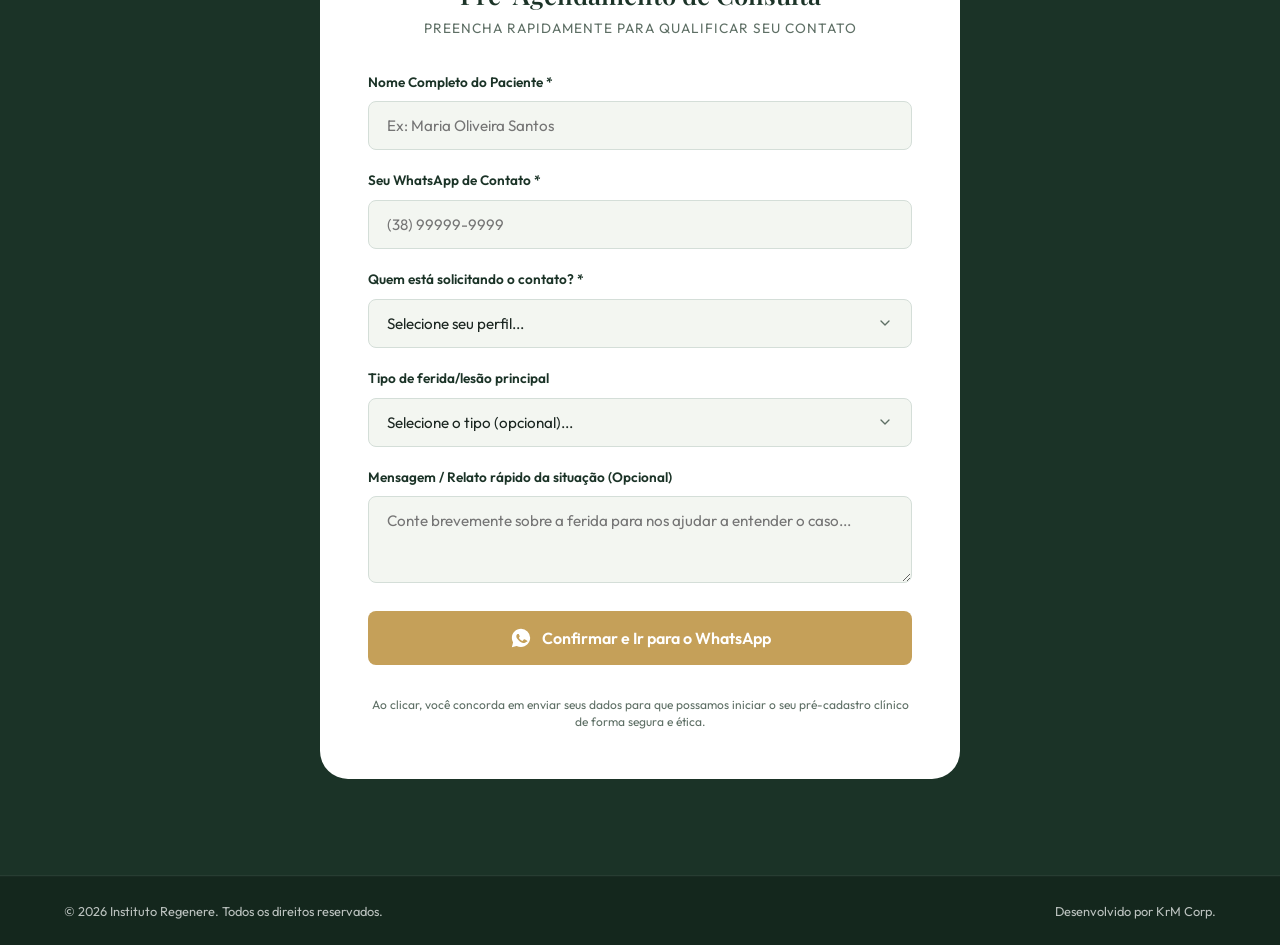
==== commit 226b5bae: "content(faq): remove health insurance question" ====
--- a/index.html
+++ b/index.html
@@ -455,17 +455,7 @@
                         <p>Os curativos simples (como a gaze comum) servem apenas para cobrir a ferida, mas muitas vezes secam o leito, grudam no tecido de cicatrização (causando dor e sangramento ao retirar) e não combatem infecções de forma ativa. Já as coberturas de alta tecnologia (hidrogel, hidrocoloide, prata) mantêm a umidade fisiológica perfeita no leito, estimulam o próprio corpo a remover tecidos mortos e combatem infecções sem agredir a pele saudável, reduzindo o tempo total de cicatrização.</p>
                     </div>
                 </div>
-                
-                <!-- FAQ 5 -->
-                <div class="faq-item shadow-sm">
-                    <button class="faq-question">
-                        <span>A clínica aceita convênios ou planos de saúde?</span>
-                        <span class="faq-icon">+</span>
-                    </button>
-                    <div class="faq-answer">
-                        <p>Atendemos de forma particular com foco em oferecer o melhor custo-benefício e liberdade de escolha nos melhores materiais para cada caso. No entanto, fornecemos laudo detalhado e recibo detalhado dos procedimentos para que o paciente possa solicitar reembolso junto ao seu plano de saúde/convênio, caso ele possua essa modalidade.</p>
-                    </div>
-                </div>
+
             </div>
         </div>
     </section>
--- a/style.css
+++ b/style.css
@@ -639,11 +639,11 @@
 /* Mockup de iPhone Premium */
 .iphone-mockup {
     position: relative;
-    width: 290px;
-    height: 590px;
+    width: 250px;
+    height: 510px;
     background-color: #000;
-    border-radius: 44px;
-    border: 9px solid #1c1c1e;
+    border-radius: 38px;
+    border: 8px solid #1c1c1e;
     box-shadow: 0 25px 50px -12px rgba(0, 0, 0, 0.25), 
                 0 0 0 2px #3a3a3c,
                 inset 0 0 10px rgba(0, 0, 0, 0.8);
@@ -657,28 +657,28 @@
     top: 0;
     left: 0;
     right: 0;
-    height: 38px;
+    height: 30px;
     z-index: 10;
     pointer-events: none;
     background: transparent;
 }
 
 .iphone-dynamic-island {
-    width: 90px;
-    height: 24px;
+    width: 78px;
+    height: 20px;
     background: #000;
-    border-radius: 12px;
-    margin: 8px auto 0;
+    border-radius: 10px;
+    margin: 6px auto 0;
 }
 
 .iphone-screen {
     width: 100%;
     height: 100%;
     background-color: #fff;
-    border-radius: 36px;
+    border-radius: 32px;
     overflow-y: auto;
-    padding-top: 36px;
-    padding-bottom: 24px;
+    padding-top: 30px;
+    padding-bottom: 20px;
     position: relative;
     display: flex;
     flex-direction: column;
@@ -694,7 +694,7 @@
     bottom: 8px;
     left: 50%;
     transform: translateX(-50%);
-    width: 105px;
+    width: 90px;
     height: 4px;
     background-color: #000;
     border-radius: 2px;
